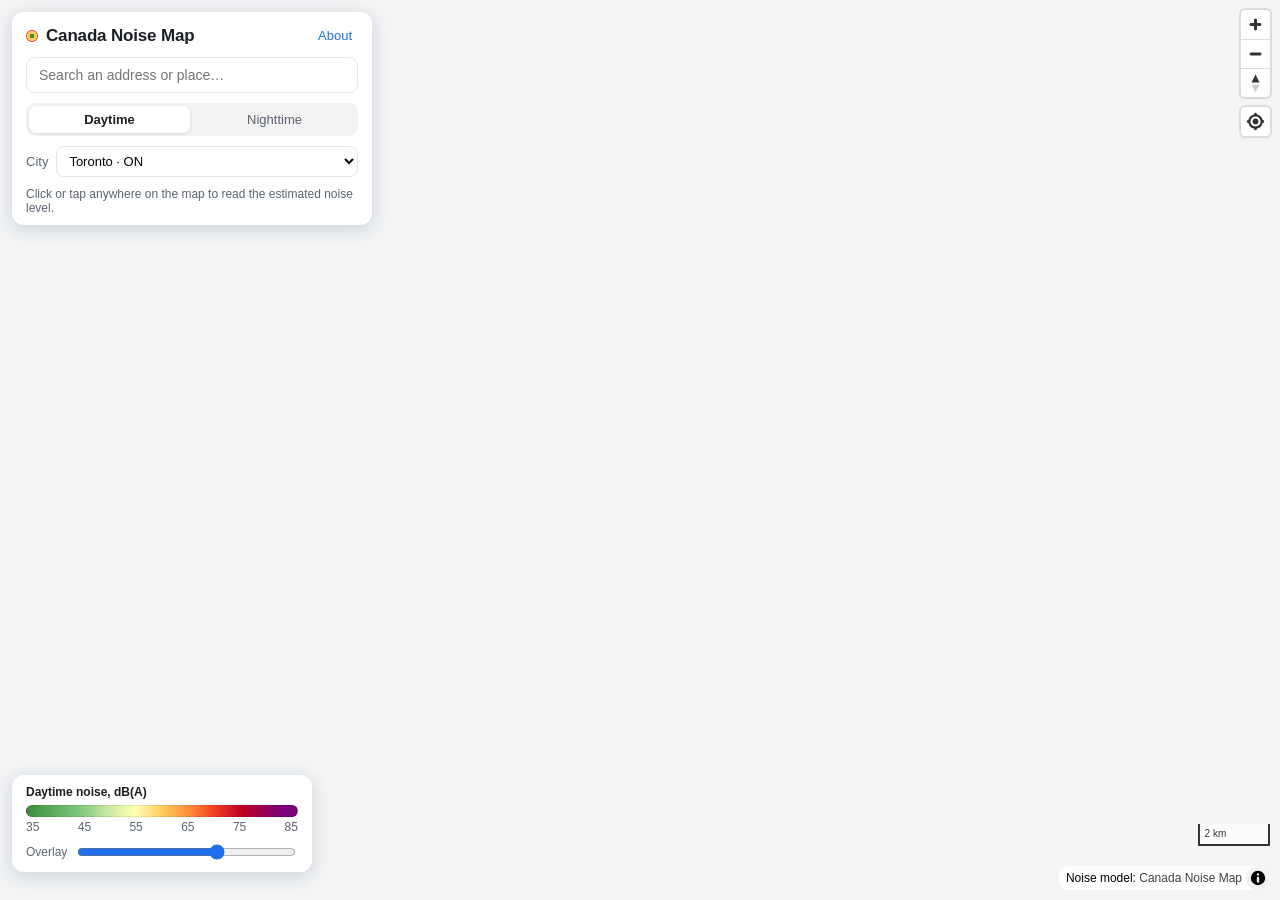
==== index.html @ 293d4758 "Publish compiled demo" ====
<!doctype html><html lang="en"><head><meta charset="utf-8"><meta name="viewport" content="width=device-width, initial-scale=1, viewport-fit=cover"><title>Canada Noise Map</title><meta name="description" content="Interactive noise pollution map for Canadian cities. Modelled daytime road, rail and aircraft noise from OpenStreetMap data."><meta property="og:title" content="Canada Noise Map"><meta property="og:description" content="How loud is this address? Modelled transportation noise for Toronto, Montréal, Vancouver, Ottawa, Calgary, Kitchener–Waterloo, Halifax and Victoria."><link rel="icon" href="data:image/svg+xml,<svg xmlns='http://www.w3.org/2000/svg' viewBox='0 0 32 32'><circle cx='16' cy='16' r='14' fill='%23f03b20'/><circle cx='16' cy='16' r='9' fill='%23fecc5c'/><circle cx='16' cy='16' r='4' fill='%233d8f3a'/></svg>"><link rel="stylesheet" href="assets/app.css"></head><body><div id="map" role="application" aria-label="Noise map"></div><header id="panel" class="panel"><div class="panel-head"><h1><span class="dot"></span>Canada Noise Map</h1><button id="about-btn" class="link-btn" type="button">About</button></div><div class="search-row"><input id="search" type="search" placeholder="Search an address or place…" autocomplete="off" spellcheck="false" aria-label="Search address"><ul id="results" class="results" hidden></ul></div><div class="period-row" role="radiogroup" aria-label="Time of day"><button type="button" class="period-btn is-active" data-period="day">Daytime</button><button type="button" class="period-btn" data-period="night">Nighttime</button></div><div class="city-row"><label for="city">City</label><select id="city" aria-label="Jump to a city"></select></div><p class="hint">Click or tap anywhere on the map to read the estimated noise level.</p></header><aside id="legend" class="legend"><div class="legend-title" id="legend-title">Daytime noise, dB(A)</div><div id="ramp" class="ramp"></div><div id="ticks" class="ticks"></div><div class="legend-row"><label for="opacity">Overlay</label><input id="opacity" type="range" min="0" max="100" value="65" aria-label="Overlay opacity"></div></aside><div id="toast" class="toast" hidden></div><div id="about" class="modal" hidden><div class="modal-card" role="dialog" aria-modal="true" aria-labelledby="about-title"><button id="about-close" class="close" type="button" aria-label="Close">×</button><h2 id="about-title">About this map</h2><p>
        This is a public demo of a <strong>transportation noise map for Canadian cities</strong>, in the spirit of the
        noise layer on US real-estate sites and the US DOT's National Transportation Noise Map — which Canada
        does not have. Every road, railway and runway in OpenStreetMap is treated as a line source; sound
        spreads with distance and absorption, and all sources are summed in the energy domain. The result is an
        estimated <em>A-weighted equivalent level</em> (LAeq) on a ~15 m grid, for two periods:
        <strong>daytime</strong> (07:00–23:00, LAeq,16h) and <strong>nighttime</strong> (23:00–07:00, LAeq,8h).
      </p><p>
        Road emission follows the <strong>CNOSSOS-EU</strong> formulation (EU Directive 2015/996): the level of a
        road depends on its traffic flow, speed and heavy-vehicle share, not on a fixed number per road type.
        Level rises 3&nbsp;dB per doubling of traffic and about 6&nbsp;dB per doubling of speed, and the absolute
        scale is anchored to the published figure that freeway traffic measures 70–80&nbsp;dB(A) at 15&nbsp;m.
        Night falls out of the same equation from the share of traffic that runs overnight.
      </p><h3>How accurate is it?</h3><p>
        Toronto Public Health modelled the whole city in 2017 with real traffic counts and professional
        acoustics software, and published the share of residents above each threshold. Reproducing that table
        from this map gives a <strong>mean gap of 4.2 percentage points</strong> (day ≥65&nbsp;dB: 21.5% here vs
        27.1% there; night ≥45&nbsp;dB: 77.6% vs 77.4%). That is a comparison against a better-resourced model,
        not against ground truth — and their model is itself only accurate to about 4&nbsp;dB RMSE against
        measurements. This map over-predicts the middle of the range and under-predicts the loudest places,
        which is what you would expect with no building shielding.
      </p><h3>How to read it</h3><table class="cats"><tbody id="cat-table"></tbody></table><h3>Coverage</h3><table class="regions"><thead><tr><th>City</th><th>OSM data</th><th>Median</th><th>≥ 65 dB</th><th>Airports</th></tr></thead><tbody id="region-table"></tbody></table><h3>Limitations — please read</h3><ul><li>It is a <strong>model, not a measurement</strong>. The acoustics are standard, but the traffic
          volumes behind them are assumed from road class, lanes and speed limits, not counted. Real levels on
          any given street can differ by 5 dB or more.</li><li>Buildings, terrain and noise barriers are not modelled individually — shielding is approximated by an
          average attenuation, so levels behind a row of houses or a highway berm are overestimated.</li><li>Airports are modelled as line sources along runways: real flight paths, runway usage and night restrictions are not.</li><li>Coverage stops at the edge of each city extract; roads just outside it are missing, so edges read quieter than they are.</li><li>Local sources (construction, bars, industry, sirens) are not included.</li><li><strong>Night is modelled, not counted.</strong> Each source class gets a diurnal offset from how much of
          its traffic runs overnight — about −6 dB on freeways, −11 dB on residential streets, but only −2 dB on
          freight rail, which runs all night. Real curfews and timetables are not used.</li></ul><p class="fine">
        Built with <a href="https://maplibre.org" target="_blank" rel="noopener">MapLibre GL JS</a>,
        <a href="https://github.com/protomaps/PMTiles" target="_blank" rel="noopener">PMTiles</a>,
        basemap by <a href="https://openfreemap.org" target="_blank" rel="noopener">OpenFreeMap</a>,
        search by <a href="https://photon.komoot.io" target="_blank" rel="noopener">Photon</a>.
        Map data © <a href="https://www.openstreetmap.org/copyright" target="_blank" rel="noopener">OpenStreetMap contributors</a>, ODbL.
        City extracts courtesy of <a href="https://download.bbbike.org/osm/" target="_blank" rel="noopener">BBBike</a>.
        Licensing &amp; API Inquiries: <a id="repo-link" href="#" target="_blank" rel="noopener">Contact</a>.
        <span id="built-at"></span></p></div></div><script type="module" src="assets/app.js"></script></body></html>
---- assets/app.css ----
.maplibregl-map{font:12px/20px Helvetica Neue,Arial,Helvetica,sans-serif;overflow:hidden;position:relative;-webkit-tap-highlight-color:rgb(0 0 0/0);-webkit-touch-callout:none}.maplibregl-canvas{position:absolute;left:0;top:0}.maplibregl-map:fullscreen{width:100%;height:100%}.maplibregl-ctrl-group button.maplibregl-ctrl-compass{touch-action:none}.maplibregl-canvas-container.maplibregl-interactive,.maplibregl-ctrl-group button.maplibregl-ctrl-compass{cursor:grab;-webkit-user-select:none;-moz-user-select:none;user-select:none}.maplibregl-canvas-container.maplibregl-interactive.maplibregl-track-pointer{cursor:pointer}.maplibregl-canvas-container.maplibregl-interactive:active,.maplibregl-ctrl-group button.maplibregl-ctrl-compass:active{cursor:grabbing}.maplibregl-canvas-container.maplibregl-touch-zoom-rotate,.maplibregl-canvas-container.maplibregl-touch-zoom-rotate .maplibregl-canvas{touch-action:pan-x pan-y}.maplibregl-canvas-container.maplibregl-touch-drag-pan,.maplibregl-canvas-container.maplibregl-touch-drag-pan .maplibregl-canvas{touch-action:pinch-zoom}.maplibregl-canvas-container.maplibregl-touch-zoom-rotate.maplibregl-touch-drag-pan,.maplibregl-canvas-container.maplibregl-touch-zoom-rotate.maplibregl-touch-drag-pan .maplibregl-canvas{touch-action:none}.maplibregl-canvas-container.maplibregl-touch-drag-pan.maplibregl-cooperative-gestures,.maplibregl-canvas-container.maplibregl-touch-drag-pan.maplibregl-cooperative-gestures .maplibregl-canvas{touch-action:pan-x pan-y}.maplibregl-ctrl-bottom-left,.maplibregl-ctrl-bottom-right,.maplibregl-ctrl-top-left,.maplibregl-ctrl-top-right{position:absolute;pointer-events:none;z-index:2}.maplibregl-ctrl-top-left{top:0;left:0}.maplibregl-ctrl-top-right{top:0;right:0}.maplibregl-ctrl-bottom-left{bottom:0;left:0}.maplibregl-ctrl-bottom-right{right:0;bottom:0}.maplibregl-ctrl{clear:both;pointer-events:auto;transform:translate(0)}.maplibregl-ctrl-top-left .maplibregl-ctrl{margin:10px 0 0 10px;float:left}.maplibregl-ctrl-top-right .maplibregl-ctrl{margin:10px 10px 0 0;float:right}.maplibregl-ctrl-bottom-left .maplibregl-ctrl{margin:0 0 10px 10px;float:left}.maplibregl-ctrl-bottom-right .maplibregl-ctrl{margin:0 10px 10px 0;float:right}.maplibregl-ctrl-group{border-radius:4px;background:#fff}.maplibregl-ctrl-group:not(:empty){box-shadow:0 0 0 2px #0000001a}.maplibregl-ctrl-group button{width:29px;height:29px;display:block;padding:0;outline:none;border:0;box-sizing:border-box;background-color:transparent;cursor:pointer}.maplibregl-ctrl button{-webkit-user-select:none;-moz-user-select:none;user-select:none}.maplibregl-ctrl-group button+button{border-top:1px solid #ddd}.maplibregl-ctrl button .maplibregl-ctrl-icon{display:block;width:100%;height:100%;background-repeat:no-repeat;background-position:50%}@media(forced-colors:active){.maplibregl-ctrl-group:not(:empty){box-shadow:0 0 0 2px ButtonText}.maplibregl-ctrl-icon{background-color:transparent}.maplibregl-ctrl-group button+button{border-top:1px solid buttontext}}.maplibregl-ctrl button::-moz-focus-inner{border:0;padding:0}.maplibregl-ctrl-attrib-button:focus,.maplibregl-ctrl-group button:focus{box-shadow:0 0 2px 2px #0096ff}.maplibregl-ctrl button:disabled{cursor:not-allowed}.maplibregl-ctrl button:disabled .maplibregl-ctrl-icon{opacity:.25}@media(hover:hover){.maplibregl-ctrl button:not(:disabled):hover{background-color:#0000000d}}.maplibregl-ctrl button:not(:disabled):active{background-color:#0000000d}.maplibregl-ctrl-group button:focus:focus-visible{box-shadow:0 0 2px 2px #0096ff}.maplibregl-ctrl-group button:focus:not(:focus-visible){box-shadow:none}.maplibregl-ctrl-group button:focus:first-child{border-radius:4px 4px 0 0}.maplibregl-ctrl-group button:focus:last-child{border-radius:0 0 4px 4px}.maplibregl-ctrl-group button:focus:only-child{border-radius:inherit}.maplibregl-ctrl button.maplibregl-ctrl-zoom-out .maplibregl-ctrl-icon{background-image:url("data:image/svg+xml;charset=utf-8,%3Csvg xmlns='http://www.w3.org/2000/svg' width='29' height='29' viewBox='0 0 29 29' fill='%23333'%3E %3Cpath d='M10 13c-.75 0-1.5.75-1.5 1.5S9.25 16 10 16h9c.75 0 1.5-.75 1.5-1.5S19.75 13 19 13z'/%3E %3C/svg%3E")}.maplibregl-ctrl button.maplibregl-ctrl-zoom-in .maplibregl-ctrl-icon{background-image:url("data:image/svg+xml;charset=utf-8,%3Csvg xmlns='http://www.w3.org/2000/svg' width='29' height='29' viewBox='0 0 29 29' fill='%23333'%3E %3Cpath d='M14.5 8.5c-.75 0-1.5.75-1.5 1.5v3h-3c-.75 0-1.5.75-1.5 1.5S9.25 16 10 16h3v3c0 .75.75 1.5 1.5 1.5S16 19.75 16 19v-3h3c.75 0 1.5-.75 1.5-1.5S19.75 13 19 13h-3v-3c0-.75-.75-1.5-1.5-1.5'/%3E %3C/svg%3E")}@media(forced-colors:active){.maplibregl-ctrl button.maplibregl-ctrl-zoom-out .maplibregl-ctrl-icon{background-image:url("data:image/svg+xml;charset=utf-8,%3Csvg xmlns='http://www.w3.org/2000/svg' width='29' height='29' viewBox='0 0 29 29' fill='%23fff'%3E %3Cpath d='M10 13c-.75 0-1.5.75-1.5 1.5S9.25 16 10 16h9c.75 0 1.5-.75 1.5-1.5S19.75 13 19 13z'/%3E %3C/svg%3E")}.maplibregl-ctrl button.maplibregl-ctrl-zoom-in .maplibregl-ctrl-icon{background-image:url("data:image/svg+xml;charset=utf-8,%3Csvg xmlns='http://www.w3.org/2000/svg' width='29' height='29' viewBox='0 0 29 29' fill='%23fff'%3E %3Cpath d='M14.5 8.5c-.75 0-1.5.75-1.5 1.5v3h-3c-.75 0-1.5.75-1.5 1.5S9.25 16 10 16h3v3c0 .75.75 1.5 1.5 1.5S16 19.75 16 19v-3h3c.75 0 1.5-.75 1.5-1.5S19.75 13 19 13h-3v-3c0-.75-.75-1.5-1.5-1.5'/%3E %3C/svg%3E")}}@media(forced-colors:active)and (prefers-color-scheme:light){.maplibregl-ctrl button.maplibregl-ctrl-zoom-out .maplibregl-ctrl-icon{background-image:url("data:image/svg+xml;charset=utf-8,%3Csvg xmlns='http://www.w3.org/2000/svg' width='29' height='29' viewBox='0 0 29 29' fill='%23000'%3E %3Cpath d='M10 13c-.75 0-1.5.75-1.5 1.5S9.25 16 10 16h9c.75 0 1.5-.75 1.5-1.5S19.75 13 19 13z'/%3E %3C/svg%3E")}.maplibregl-ctrl button.maplibregl-ctrl-zoom-in .maplibregl-ctrl-icon{background-image:url("data:image/svg+xml;charset=utf-8,%3Csvg xmlns='http://www.w3.org/2000/svg' width='29' height='29' viewBox='0 0 29 29' fill='%23000'%3E %3Cpath d='M14.5 8.5c-.75 0-1.5.75-1.5 1.5v3h-3c-.75 0-1.5.75-1.5 1.5S9.25 16 10 16h3v3c0 .75.75 1.5 1.5 1.5S16 19.75 16 19v-3h3c.75 0 1.5-.75 1.5-1.5S19.75 13 19 13h-3v-3c0-.75-.75-1.5-1.5-1.5'/%3E %3C/svg%3E")}}.maplibregl-ctrl button.maplibregl-ctrl-fullscreen .maplibregl-ctrl-icon{background-image:url("data:image/svg+xml;charset=utf-8,%3Csvg xmlns='http://www.w3.org/2000/svg' width='29' height='29' viewBox='0 0 29 29' fill='%23333'%3E %3Cpath d='M24 16v5.5c0 1.75-.75 2.5-2.5 2.5H16v-1l3-1.5-4-5.5 1-1 5.5 4 1.5-3zM6 16l1.5 3 5.5-4 1 1-4 5.5 3 1.5v1H7.5C5.75 24 5 23.25 5 21.5V16zm7-11v1l-3 1.5 4 5.5-1 1-5.5-4L6 13H5V7.5C5 5.75 5.75 5 7.5 5zm11 2.5c0-1.75-.75-2.5-2.5-2.5H16v1l3 1.5-4 5.5 1 1 5.5-4 1.5 3h1z'/%3E %3C/svg%3E")}.maplibregl-ctrl button.maplibregl-ctrl-shrink .maplibregl-ctrl-icon{background-image:url("data:image/svg+xml;charset=utf-8,%3Csvg xmlns='http://www.w3.org/2000/svg' width='29' height='29' viewBox='0 0 29 29'%3E %3Cpath d='M18.5 16c-1.75 0-2.5.75-2.5 2.5V24h1l1.5-3 5.5 4 1-1-4-5.5 3-1.5v-1zM13 18.5c0-1.75-.75-2.5-2.5-2.5H5v1l3 1.5L4 24l1 1 5.5-4 1.5 3h1zm3-8c0 1.75.75 2.5 2.5 2.5H24v-1l-3-1.5L25 5l-1-1-5.5 4L17 5h-1zM10.5 13c1.75 0 2.5-.75 2.5-2.5V5h-1l-1.5 3L5 4 4 5l4 5.5L5 12v1z'/%3E %3C/svg%3E")}@media(forced-colors:active){.maplibregl-ctrl button.maplibregl-ctrl-fullscreen .maplibregl-ctrl-icon{background-image:url("data:image/svg+xml;charset=utf-8,%3Csvg xmlns='http://www.w3.org/2000/svg' width='29' height='29' viewBox='0 0 29 29' fill='%23fff'%3E %3Cpath d='M24 16v5.5c0 1.75-.75 2.5-2.5 2.5H16v-1l3-1.5-4-5.5 1-1 5.5 4 1.5-3zM6 16l1.5 3 5.5-4 1 1-4 5.5 3 1.5v1H7.5C5.75 24 5 23.25 5 21.5V16zm7-11v1l-3 1.5 4 5.5-1 1-5.5-4L6 13H5V7.5C5 5.75 5.75 5 7.5 5zm11 2.5c0-1.75-.75-2.5-2.5-2.5H16v1l3 1.5-4 5.5 1 1 5.5-4 1.5 3h1z'/%3E %3C/svg%3E")}.maplibregl-ctrl button.maplibregl-ctrl-shrink .maplibregl-ctrl-icon{background-image:url("data:image/svg+xml;charset=utf-8,%3Csvg xmlns='http://www.w3.org/2000/svg' width='29' height='29' viewBox='0 0 29 29' fill='%23fff'%3E %3Cpath d='M18.5 16c-1.75 0-2.5.75-2.5 2.5V24h1l1.5-3 5.5 4 1-1-4-5.5 3-1.5v-1zM13 18.5c0-1.75-.75-2.5-2.5-2.5H5v1l3 1.5L4 24l1 1 5.5-4 1.5 3h1zm3-8c0 1.75.75 2.5 2.5 2.5H24v-1l-3-1.5L25 5l-1-1-5.5 4L17 5h-1zM10.5 13c1.75 0 2.5-.75 2.5-2.5V5h-1l-1.5 3L5 4 4 5l4 5.5L5 12v1z'/%3E %3C/svg%3E")}}@media(forced-colors:active)and (prefers-color-scheme:light){.maplibregl-ctrl button.maplibregl-ctrl-fullscreen .maplibregl-ctrl-icon{background-image:url("data:image/svg+xml;charset=utf-8,%3Csvg xmlns='http://www.w3.org/2000/svg' width='29' height='29' viewBox='0 0 29 29' fill='%23000'%3E %3Cpath d='M24 16v5.5c0 1.75-.75 2.5-2.5 2.5H16v-1l3-1.5-4-5.5 1-1 5.5 4 1.5-3zM6 16l1.5 3 5.5-4 1 1-4 5.5 3 1.5v1H7.5C5.75 24 5 23.25 5 21.5V16zm7-11v1l-3 1.5 4 5.5-1 1-5.5-4L6 13H5V7.5C5 5.75 5.75 5 7.5 5zm11 2.5c0-1.75-.75-2.5-2.5-2.5H16v1l3 1.5-4 5.5 1 1 5.5-4 1.5 3h1z'/%3E %3C/svg%3E")}.maplibregl-ctrl button.maplibregl-ctrl-shrink .maplibregl-ctrl-icon{background-image:url("data:image/svg+xml;charset=utf-8,%3Csvg xmlns='http://www.w3.org/2000/svg' width='29' height='29' viewBox='0 0 29 29' fill='%23000'%3E %3Cpath d='M18.5 16c-1.75 0-2.5.75-2.5 2.5V24h1l1.5-3 5.5 4 1-1-4-5.5 3-1.5v-1zM13 18.5c0-1.75-.75-2.5-2.5-2.5H5v1l3 1.5L4 24l1 1 5.5-4 1.5 3h1zm3-8c0 1.75.75 2.5 2.5 2.5H24v-1l-3-1.5L25 5l-1-1-5.5 4L17 5h-1zM10.5 13c1.75 0 2.5-.75 2.5-2.5V5h-1l-1.5 3L5 4 4 5l4 5.5L5 12v1z'/%3E %3C/svg%3E")}}.maplibregl-ctrl button.maplibregl-ctrl-compass .maplibregl-ctrl-icon{background-image:url("data:image/svg+xml;charset=utf-8,%3Csvg xmlns='http://www.w3.org/2000/svg' width='29' height='29' viewBox='0 0 29 29' fill='%23333'%3E %3Cpath d='m10.5 14 4-8 4 8z'/%3E %3Cpath fill='%23ccc' d='m10.5 16 4 8 4-8z'/%3E %3C/svg%3E")}@media(forced-colors:active){.maplibregl-ctrl button.maplibregl-ctrl-compass .maplibregl-ctrl-icon{background-image:url("data:image/svg+xml;charset=utf-8,%3Csvg xmlns='http://www.w3.org/2000/svg' width='29' height='29' viewBox='0 0 29 29' fill='%23fff'%3E %3Cpath d='m10.5 14 4-8 4 8z'/%3E %3Cpath fill='%23ccc' d='m10.5 16 4 8 4-8z'/%3E %3C/svg%3E")}}@media(forced-colors:active)and (prefers-color-scheme:light){.maplibregl-ctrl button.maplibregl-ctrl-compass .maplibregl-ctrl-icon{background-image:url("data:image/svg+xml;charset=utf-8,%3Csvg xmlns='http://www.w3.org/2000/svg' width='29' height='29' viewBox='0 0 29 29' fill='%23000'%3E %3Cpath d='m10.5 14 4-8 4 8z'/%3E %3Cpath fill='%23ccc' d='m10.5 16 4 8 4-8z'/%3E %3C/svg%3E")}}.maplibregl-ctrl button.maplibregl-ctrl-globe .maplibregl-ctrl-icon{background-image:url("data:image/svg+xml;charset=utf-8,%3Csvg xmlns='http://www.w3.org/2000/svg' width='22' height='22' fill='none' viewBox='0 0 22 22' stroke='%23333'%3E %3Ccircle cx='11' cy='11' r='8.5'/%3E %3Cpath d='M17.5 11c0 4.819-3.02 8.5-6.5 8.5S4.5 15.819 4.5 11 7.52 2.5 11 2.5s6.5 3.681 6.5 8.5Z'/%3E %3Cpath d='M13.5 11c0 2.447-.331 4.64-.853 6.206-.262.785-.562 1.384-.872 1.777-.314.399-.58.517-.775.517-.195 0-.461-.118-.775-.517-.31-.393-.61-.992-.872-1.777C8.831 15.64 8.5 13.446 8.5 11c0-2.447.331-4.64.853-6.206.262-.785.562-1.384.872-1.777.314-.399.58-.517.775-.517.195 0 .461.118.775.517.31.393.61.992.872 1.777.522 1.565.853 3.76.853 6.206Z'/%3E %3Cpath d='M11 7.5c-1.909 0-3.622-.166-4.845-.428-.616-.132-1.08-.283-1.379-.434a1.333 1.333 0 0 1-.224-.138c.047-.038.12-.085.224-.138.299-.151.763-.302 1.379-.434C7.378 5.666 9.091 5.5 11 5.5c1.909 0 3.622.166 4.845.428.616.132 1.08.283 1.379.434.105.053.177.1.224.138-.047.038-.12.085-.224.138-.299.151-.763.302-1.379.434-1.223.262-2.936.428-4.845.428ZM4.486 6.436ZM11 16.5c-1.909 0-3.622-.166-4.845-.428-.616-.132-1.08-.283-1.379-.434a1.33 1.33 0 0 1-.224-.138 1.33 1.33 0 0 1 .224-.138c.299-.151.763-.302 1.379-.434C7.378 14.666 9.091 14.5 11 14.5c1.909 0 3.622.166 4.845.428.616.132 1.08.283 1.379.434.105.053.177.1.224.138a1.33 1.33 0 0 1-.224.138c-.299.151-.763.302-1.379.434-1.223.262-2.936.428-4.845.428Zm-6.514-1.064ZM11 12.5c-2.46 0-4.672-.222-6.255-.574-.796-.177-1.406-.38-1.805-.59a1.465 1.465 0 0 1-.39-.272.293.293 0 0 1-.047-.064.293.293 0 0 1 .048-.064c.066-.073.189-.167.389-.272.399-.21 1.009-.413 1.805-.59C6.328 9.722 8.54 9.5 11 9.5s4.672.222 6.256.574c.795.177 1.405.38 1.804.59.2.105.323.2.39.272a.33.33 0 0 1 .047.064.293.293 0 0 1-.048.064 1.435 1.435 0 0 1-.389.272c-.399.21-1.009.413-1.804.59-1.584.352-3.796.574-6.256.574Zm-8.501-1.51v.002-.002Zm0 .018v.002-.002Zm17.002.002v-.002.002Zm0-.018v-.002.002Z'/%3E %3C/svg%3E")}.maplibregl-ctrl button.maplibregl-ctrl-globe-enabled .maplibregl-ctrl-icon{background-image:url("data:image/svg+xml;charset=utf-8,%3Csvg xmlns='http://www.w3.org/2000/svg' width='22' height='22' fill='none' viewBox='0 0 22 22' stroke='%2333b5e5'%3E %3Ccircle cx='11' cy='11' r='8.5'/%3E %3Cpath d='M17.5 11c0 4.819-3.02 8.5-6.5 8.5S4.5 15.819 4.5 11 7.52 2.5 11 2.5s6.5 3.681 6.5 8.5Z'/%3E %3Cpath d='M13.5 11c0 2.447-.331 4.64-.853 6.206-.262.785-.562 1.384-.872 1.777-.314.399-.58.517-.775.517-.195 0-.461-.118-.775-.517-.31-.393-.61-.992-.872-1.777C8.831 15.64 8.5 13.446 8.5 11c0-2.447.331-4.64.853-6.206.262-.785.562-1.384.872-1.777.314-.399.58-.517.775-.517.195 0 .461.118.775.517.31.393.61.992.872 1.777.522 1.565.853 3.76.853 6.206Z'/%3E %3Cpath d='M11 7.5c-1.909 0-3.622-.166-4.845-.428-.616-.132-1.08-.283-1.379-.434a1.333 1.333 0 0 1-.224-.138c.047-.038.12-.085.224-.138.299-.151.763-.302 1.379-.434C7.378 5.666 9.091 5.5 11 5.5c1.909 0 3.622.166 4.845.428.616.132 1.08.283 1.379.434.105.053.177.1.224.138-.047.038-.12.085-.224.138-.299.151-.763.302-1.379.434-1.223.262-2.936.428-4.845.428ZM4.486 6.436ZM11 16.5c-1.909 0-3.622-.166-4.845-.428-.616-.132-1.08-.283-1.379-.434a1.33 1.33 0 0 1-.224-.138 1.33 1.33 0 0 1 .224-.138c.299-.151.763-.302 1.379-.434C7.378 14.666 9.091 14.5 11 14.5c1.909 0 3.622.166 4.845.428.616.132 1.08.283 1.379.434.105.053.177.1.224.138a1.33 1.33 0 0 1-.224.138c-.299.151-.763.302-1.379.434-1.223.262-2.936.428-4.845.428Zm-6.514-1.064ZM11 12.5c-2.46 0-4.672-.222-6.255-.574-.796-.177-1.406-.38-1.805-.59a1.465 1.465 0 0 1-.39-.272.293.293 0 0 1-.047-.064.293.293 0 0 1 .048-.064c.066-.073.189-.167.389-.272.399-.21 1.009-.413 1.805-.59C6.328 9.722 8.54 9.5 11 9.5s4.672.222 6.256.574c.795.177 1.405.38 1.804.59.2.105.323.2.39.272a.33.33 0 0 1 .047.064.293.293 0 0 1-.048.064 1.435 1.435 0 0 1-.389.272c-.399.21-1.009.413-1.804.59-1.584.352-3.796.574-6.256.574Zm-8.501-1.51v.002-.002Zm0 .018v.002-.002Zm17.002.002v-.002.002Zm0-.018v-.002.002Z'/%3E %3C/svg%3E")}.maplibregl-ctrl button.maplibregl-ctrl-terrain .maplibregl-ctrl-icon{background-image:url("data:image/svg+xml;charset=utf-8,%3Csvg xmlns='http://www.w3.org/2000/svg' width='22' height='22' viewBox='0 0 22 22' fill='%23333'%3E %3Cpath d='m1.754 13.406 4.453-4.851 3.09 3.09 3.281 3.277.969-.969-3.309-3.312 3.844-4.121 6.148 6.886h1.082v-.855l-7.207-8.07-4.84 5.187L6.169 6.57l-5.48 5.965v.871ZM.688 16.844h20.625v1.375H.688Zm0 0'/%3E %3C/svg%3E")}.maplibregl-ctrl button.maplibregl-ctrl-terrain-enabled .maplibregl-ctrl-icon{background-image:url("data:image/svg+xml;charset=utf-8,%3Csvg xmlns='http://www.w3.org/2000/svg' width='22' height='22' viewBox='0 0 22 22' fill='%2333b5e5'%3E %3Cpath d='m1.754 13.406 4.453-4.851 3.09 3.09 3.281 3.277.969-.969-3.309-3.312 3.844-4.121 6.148 6.886h1.082v-.855l-7.207-8.07-4.84 5.187L6.169 6.57l-5.48 5.965v.871ZM.688 16.844h20.625v1.375H.688Zm0 0'/%3E %3C/svg%3E")}.maplibregl-ctrl button.maplibregl-ctrl-geolocate .maplibregl-ctrl-icon{background-image:url("data:image/svg+xml;charset=utf-8,%3Csvg xmlns='http://www.w3.org/2000/svg' width='29' height='29' viewBox='0 0 20 20' fill='%23333'%3E %3Cpath d='M10 4C9 4 9 5 9 5v.1A5 5 0 0 0 5.1 9H5s-1 0-1 1 1 1 1 1h.1A5 5 0 0 0 9 14.9v.1s0 1 1 1 1-1 1-1v-.1a5 5 0 0 0 3.9-3.9h.1s1 0 1-1-1-1-1-1h-.1A5 5 0 0 0 11 5.1V5s0-1-1-1m0 2.5a3.5 3.5 0 1 1 0 7 3.5 3.5 0 1 1 0-7'/%3E %3Ccircle id='dot' cx='10' cy='10' r='2'/%3E %3Cpath id='stroke' d='m14 5 1 1-9 9-1-1z' display='none'/%3E %3C/svg%3E")}.maplibregl-ctrl button.maplibregl-ctrl-geolocate:disabled .maplibregl-ctrl-icon{background-image:url("data:image/svg+xml;charset=utf-8,%3Csvg xmlns='http://www.w3.org/2000/svg' width='29' height='29' viewBox='0 0 20 20' fill='%23aaa'%3E %3Cpath d='M10 4C9 4 9 5 9 5v.1A5 5 0 0 0 5.1 9H5s-1 0-1 1 1 1 1 1h.1A5 5 0 0 0 9 14.9v.1s0 1 1 1 1-1 1-1v-.1a5 5 0 0 0 3.9-3.9h.1s1 0 1-1-1-1-1-1h-.1A5 5 0 0 0 11 5.1V5s0-1-1-1m0 2.5a3.5 3.5 0 1 1 0 7 3.5 3.5 0 1 1 0-7'/%3E %3Ccircle id='dot' cx='10' cy='10' r='2'/%3E %3Cpath id='stroke' d='m14 5 1 1-9 9-1-1z' fill='%23f00'/%3E %3C/svg%3E")}.maplibregl-ctrl button.maplibregl-ctrl-geolocate.maplibregl-ctrl-geolocate-active .maplibregl-ctrl-icon{background-image:url("data:image/svg+xml;charset=utf-8,%3Csvg xmlns='http://www.w3.org/2000/svg' width='29' height='29' viewBox='0 0 20 20' fill='%2333b5e5'%3E %3Cpath d='M10 4C9 4 9 5 9 5v.1A5 5 0 0 0 5.1 9H5s-1 0-1 1 1 1 1 1h.1A5 5 0 0 0 9 14.9v.1s0 1 1 1 1-1 1-1v-.1a5 5 0 0 0 3.9-3.9h.1s1 0 1-1-1-1-1-1h-.1A5 5 0 0 0 11 5.1V5s0-1-1-1m0 2.5a3.5 3.5 0 1 1 0 7 3.5 3.5 0 1 1 0-7'/%3E %3Ccircle id='dot' cx='10' cy='10' r='2'/%3E %3Cpath id='stroke' d='m14 5 1 1-9 9-1-1z' display='none'/%3E %3C/svg%3E")}.maplibregl-ctrl button.maplibregl-ctrl-geolocate.maplibregl-ctrl-geolocate-active-error .maplibregl-ctrl-icon{background-image:url("data:image/svg+xml;charset=utf-8,%3Csvg xmlns='http://www.w3.org/2000/svg' width='29' height='29' viewBox='0 0 20 20' fill='%23e58978'%3E %3Cpath d='M10 4C9 4 9 5 9 5v.1A5 5 0 0 0 5.1 9H5s-1 0-1 1 1 1 1 1h.1A5 5 0 0 0 9 14.9v.1s0 1 1 1 1-1 1-1v-.1a5 5 0 0 0 3.9-3.9h.1s1 0 1-1-1-1-1-1h-.1A5 5 0 0 0 11 5.1V5s0-1-1-1m0 2.5a3.5 3.5 0 1 1 0 7 3.5 3.5 0 1 1 0-7'/%3E %3Ccircle id='dot' cx='10' cy='10' r='2'/%3E %3Cpath id='stroke' d='m14 5 1 1-9 9-1-1z' display='none'/%3E %3C/svg%3E")}.maplibregl-ctrl button.maplibregl-ctrl-geolocate.maplibregl-ctrl-geolocate-background .maplibregl-ctrl-icon{background-image:url("data:image/svg+xml;charset=utf-8,%3Csvg xmlns='http://www.w3.org/2000/svg' width='29' height='29' viewBox='0 0 20 20' fill='%2333b5e5'%3E %3Cpath d='M10 4C9 4 9 5 9 5v.1A5 5 0 0 0 5.1 9H5s-1 0-1 1 1 1 1 1h.1A5 5 0 0 0 9 14.9v.1s0 1 1 1 1-1 1-1v-.1a5 5 0 0 0 3.9-3.9h.1s1 0 1-1-1-1-1-1h-.1A5 5 0 0 0 11 5.1V5s0-1-1-1m0 2.5a3.5 3.5 0 1 1 0 7 3.5 3.5 0 1 1 0-7'/%3E %3Ccircle id='dot' cx='10' cy='10' r='2' display='none'/%3E %3Cpath id='stroke' d='m14 5 1 1-9 9-1-1z' display='none'/%3E %3C/svg%3E")}.maplibregl-ctrl button.maplibregl-ctrl-geolocate.maplibregl-ctrl-geolocate-background-error .maplibregl-ctrl-icon{background-image:url("data:image/svg+xml;charset=utf-8,%3Csvg xmlns='http://www.w3.org/2000/svg' width='29' height='29' viewBox='0 0 20 20' fill='%23e54e33'%3E %3Cpath d='M10 4C9 4 9 5 9 5v.1A5 5 0 0 0 5.1 9H5s-1 0-1 1 1 1 1 1h.1A5 5 0 0 0 9 14.9v.1s0 1 1 1 1-1 1-1v-.1a5 5 0 0 0 3.9-3.9h.1s1 0 1-1-1-1-1-1h-.1A5 5 0 0 0 11 5.1V5s0-1-1-1m0 2.5a3.5 3.5 0 1 1 0 7 3.5 3.5 0 1 1 0-7'/%3E %3Ccircle id='dot' cx='10' cy='10' r='2' display='none'/%3E %3Cpath id='stroke' d='m14 5 1 1-9 9-1-1z' display='none'/%3E %3C/svg%3E")}.maplibregl-ctrl button.maplibregl-ctrl-geolocate.maplibregl-ctrl-geolocate-waiting .maplibregl-ctrl-icon{animation:maplibregl-spin 2s linear infinite}@media(forced-colors:active){.maplibregl-ctrl button.maplibregl-ctrl-geolocate .maplibregl-ctrl-icon{background-image:url("data:image/svg+xml;charset=utf-8,%3Csvg xmlns='http://www.w3.org/2000/svg' width='29' height='29' viewBox='0 0 20 20' fill='%23fff'%3E %3Cpath d='M10 4C9 4 9 5 9 5v.1A5 5 0 0 0 5.1 9H5s-1 0-1 1 1 1 1 1h.1A5 5 0 0 0 9 14.9v.1s0 1 1 1 1-1 1-1v-.1a5 5 0 0 0 3.9-3.9h.1s1 0 1-1-1-1-1-1h-.1A5 5 0 0 0 11 5.1V5s0-1-1-1m0 2.5a3.5 3.5 0 1 1 0 7 3.5 3.5 0 1 1 0-7'/%3E %3Ccircle id='dot' cx='10' cy='10' r='2'/%3E %3Cpath id='stroke' d='m14 5 1 1-9 9-1-1z' display='none'/%3E %3C/svg%3E")}.maplibregl-ctrl button.maplibregl-ctrl-geolocate:disabled .maplibregl-ctrl-icon{background-image:url("data:image/svg+xml;charset=utf-8,%3Csvg xmlns='http://www.w3.org/2000/svg' width='29' height='29' viewBox='0 0 20 20' fill='%23999'%3E %3Cpath d='M10 4C9 4 9 5 9 5v.1A5 5 0 0 0 5.1 9H5s-1 0-1 1 1 1 1 1h.1A5 5 0 0 0 9 14.9v.1s0 1 1 1 1-1 1-1v-.1a5 5 0 0 0 3.9-3.9h.1s1 0 1-1-1-1-1-1h-.1A5 5 0 0 0 11 5.1V5s0-1-1-1m0 2.5a3.5 3.5 0 1 1 0 7 3.5 3.5 0 1 1 0-7'/%3E %3Ccircle id='dot' cx='10' cy='10' r='2'/%3E %3Cpath id='stroke' d='m14 5 1 1-9 9-1-1z' fill='%23f00'/%3E %3C/svg%3E")}.maplibregl-ctrl button.maplibregl-ctrl-geolocate.maplibregl-ctrl-geolocate-active .maplibregl-ctrl-icon{background-image:url("data:image/svg+xml;charset=utf-8,%3Csvg xmlns='http://www.w3.org/2000/svg' width='29' height='29' viewBox='0 0 20 20' fill='%2333b5e5'%3E %3Cpath d='M10 4C9 4 9 5 9 5v.1A5 5 0 0 0 5.1 9H5s-1 0-1 1 1 1 1 1h.1A5 5 0 0 0 9 14.9v.1s0 1 1 1 1-1 1-1v-.1a5 5 0 0 0 3.9-3.9h.1s1 0 1-1-1-1-1-1h-.1A5 5 0 0 0 11 5.1V5s0-1-1-1m0 2.5a3.5 3.5 0 1 1 0 7 3.5 3.5 0 1 1 0-7'/%3E %3Ccircle id='dot' cx='10' cy='10' r='2'/%3E %3Cpath id='stroke' d='m14 5 1 1-9 9-1-1z' display='none'/%3E %3C/svg%3E")}.maplibregl-ctrl button.maplibregl-ctrl-geolocate.maplibregl-ctrl-geolocate-active-error .maplibregl-ctrl-icon{background-image:url("data:image/svg+xml;charset=utf-8,%3Csvg xmlns='http://www.w3.org/2000/svg' width='29' height='29' viewBox='0 0 20 20' fill='%23e58978'%3E %3Cpath d='M10 4C9 4 9 5 9 5v.1A5 5 0 0 0 5.1 9H5s-1 0-1 1 1 1 1 1h.1A5 5 0 0 0 9 14.9v.1s0 1 1 1 1-1 1-1v-.1a5 5 0 0 0 3.9-3.9h.1s1 0 1-1-1-1-1-1h-.1A5 5 0 0 0 11 5.1V5s0-1-1-1m0 2.5a3.5 3.5 0 1 1 0 7 3.5 3.5 0 1 1 0-7'/%3E %3Ccircle id='dot' cx='10' cy='10' r='2'/%3E %3Cpath id='stroke' d='m14 5 1 1-9 9-1-1z' display='none'/%3E %3C/svg%3E")}.maplibregl-ctrl button.maplibregl-ctrl-geolocate.maplibregl-ctrl-geolocate-background .maplibregl-ctrl-icon{background-image:url("data:image/svg+xml;charset=utf-8,%3Csvg xmlns='http://www.w3.org/2000/svg' width='29' height='29' viewBox='0 0 20 20' fill='%2333b5e5'%3E %3Cpath d='M10 4C9 4 9 5 9 5v.1A5 5 0 0 0 5.1 9H5s-1 0-1 1 1 1 1 1h.1A5 5 0 0 0 9 14.9v.1s0 1 1 1 1-1 1-1v-.1a5 5 0 0 0 3.9-3.9h.1s1 0 1-1-1-1-1-1h-.1A5 5 0 0 0 11 5.1V5s0-1-1-1m0 2.5a3.5 3.5 0 1 1 0 7 3.5 3.5 0 1 1 0-7'/%3E %3Ccircle id='dot' cx='10' cy='10' r='2' display='none'/%3E %3Cpath id='stroke' d='m14 5 1 1-9 9-1-1z' display='none'/%3E %3C/svg%3E")}.maplibregl-ctrl button.maplibregl-ctrl-geolocate.maplibregl-ctrl-geolocate-background-error .maplibregl-ctrl-icon{background-image:url("data:image/svg+xml;charset=utf-8,%3Csvg xmlns='http://www.w3.org/2000/svg' width='29' height='29' viewBox='0 0 20 20' fill='%23e54e33'%3E %3Cpath d='M10 4C9 4 9 5 9 5v.1A5 5 0 0 0 5.1 9H5s-1 0-1 1 1 1 1 1h.1A5 5 0 0 0 9 14.9v.1s0 1 1 1 1-1 1-1v-.1a5 5 0 0 0 3.9-3.9h.1s1 0 1-1-1-1-1-1h-.1A5 5 0 0 0 11 5.1V5s0-1-1-1m0 2.5a3.5 3.5 0 1 1 0 7 3.5 3.5 0 1 1 0-7'/%3E %3Ccircle id='dot' cx='10' cy='10' r='2' display='none'/%3E %3Cpath id='stroke' d='m14 5 1 1-9 9-1-1z' display='none'/%3E %3C/svg%3E")}}@media(forced-colors:active)and (prefers-color-scheme:light){.maplibregl-ctrl button.maplibregl-ctrl-geolocate .maplibregl-ctrl-icon{background-image:url("data:image/svg+xml;charset=utf-8,%3Csvg xmlns='http://www.w3.org/2000/svg' width='29' height='29' viewBox='0 0 20 20' fill='%23000'%3E %3Cpath d='M10 4C9 4 9 5 9 5v.1A5 5 0 0 0 5.1 9H5s-1 0-1 1 1 1 1 1h.1A5 5 0 0 0 9 14.9v.1s0 1 1 1 1-1 1-1v-.1a5 5 0 0 0 3.9-3.9h.1s1 0 1-1-1-1-1-1h-.1A5 5 0 0 0 11 5.1V5s0-1-1-1m0 2.5a3.5 3.5 0 1 1 0 7 3.5 3.5 0 1 1 0-7'/%3E %3Ccircle id='dot' cx='10' cy='10' r='2'/%3E %3Cpath id='stroke' d='m14 5 1 1-9 9-1-1z' display='none'/%3E %3C/svg%3E")}.maplibregl-ctrl button.maplibregl-ctrl-geolocate:disabled .maplibregl-ctrl-icon{background-image:url("data:image/svg+xml;charset=utf-8,%3Csvg xmlns='http://www.w3.org/2000/svg' width='29' height='29' viewBox='0 0 20 20' fill='%23666'%3E %3Cpath d='M10 4C9 4 9 5 9 5v.1A5 5 0 0 0 5.1 9H5s-1 0-1 1 1 1 1 1h.1A5 5 0 0 0 9 14.9v.1s0 1 1 1 1-1 1-1v-.1a5 5 0 0 0 3.9-3.9h.1s1 0 1-1-1-1-1-1h-.1A5 5 0 0 0 11 5.1V5s0-1-1-1m0 2.5a3.5 3.5 0 1 1 0 7 3.5 3.5 0 1 1 0-7'/%3E %3Ccircle id='dot' cx='10' cy='10' r='2'/%3E %3Cpath id='stroke' d='m14 5 1 1-9 9-1-1z' fill='%23f00'/%3E %3C/svg%3E")}}@keyframes maplibregl-spin{0%{transform:rotate(0)}to{transform:rotate(1turn)}}a.maplibregl-ctrl-logo{width:88px;height:23px;margin:0 0 -4px -4px;display:block;background-repeat:no-repeat;cursor:pointer;overflow:hidden;background-image:url("data:image/svg+xml;charset=utf-8,%3Csvg xmlns='http://www.w3.org/2000/svg' width='88' height='23' fill='none'%3E %3Cpath fill='%23000' fill-opacity='.4' fill-rule='evenodd' d='M17.408 16.796h-1.827l2.501-12.095h.198l3.324 6.533.988 2.19.988-2.19 3.258-6.533h.181l2.6 12.095h-1.81l-1.218-5.644-.362-1.71-.658 1.71-2.929 5.644h-.098l-2.914-5.644-.757-1.71-.345 1.71zm1.958-3.42-.726 3.663a1.255 1.255 0 0 1-1.232 1.011h-1.827a1.255 1.255 0 0 1-1.229-1.509l2.501-12.095a1.255 1.255 0 0 1 1.23-1.001h.197a1.25 1.25 0 0 1 1.12.685l3.19 6.273 3.125-6.263a1.25 1.25 0 0 1 1.123-.695h.181a1.255 1.255 0 0 1 1.227.991l1.443 6.71a5 5 0 0 1 .314-.787l.009-.016a4.6 4.6 0 0 1 1.777-1.887c.782-.46 1.668-.667 2.611-.667a4.6 4.6 0 0 1 1.7.32l.306.134c.21-.16.474-.256.759-.256h1.694a1.255 1.255 0 0 1 1.212.925 1.255 1.255 0 0 1 1.212-.925h1.711c.284 0 .545.094.755.252.613-.3 1.312-.45 2.075-.45 1.356 0 2.557.445 3.482 1.4q.47.48.763 1.064V4.701a1.255 1.255 0 0 1 1.255-1.255h1.86A1.255 1.255 0 0 1 54.44 4.7v9.194h2.217c.19 0 .37.043.532.118v-4.77c0-.356.147-.678.385-.906a2.42 2.42 0 0 1-.682-1.71c0-.665.267-1.253.735-1.7a2.45 2.45 0 0 1 1.722-.674 2.43 2.43 0 0 1 1.705.675q.318.302.504.683V4.7a1.255 1.255 0 0 1 1.255-1.255h1.744A1.255 1.255 0 0 1 65.812 4.7v3.335a4.8 4.8 0 0 1 1.526-.246c.938 0 1.817.214 2.59.69a4.47 4.47 0 0 1 1.67 1.743v-.98a1.255 1.255 0 0 1 1.256-1.256h1.777c.233 0 .451.064.639.174a3.4 3.4 0 0 1 1.567-.372c.346 0 .861.02 1.285.232a1.25 1.25 0 0 1 .689 1.004 4.7 4.7 0 0 1 .853-.588c.795-.44 1.675-.647 2.61-.647 1.385 0 2.65.39 3.525 1.396.836.938 1.168 2.173 1.168 3.528q-.001.515-.056 1.051a1.255 1.255 0 0 1-.947 1.09l.408.952a1.255 1.255 0 0 1-.477 1.552c-.418.268-.92.463-1.458.612-.613.171-1.304.244-2.049.244-1.06 0-2.043-.207-2.886-.698l-.015-.008c-.798-.48-1.419-1.135-1.818-1.963l-.004-.008a5.8 5.8 0 0 1-.548-2.512q0-.429.053-.843a1.3 1.3 0 0 1-.333-.086l-.166-.004c-.223 0-.426.062-.643.228-.03.024-.142.139-.142.59v3.883a1.255 1.255 0 0 1-1.256 1.256h-1.777a1.255 1.255 0 0 1-1.256-1.256V15.69l-.032.057a4.8 4.8 0 0 1-1.86 1.833 5.04 5.04 0 0 1-2.484.634 4.5 4.5 0 0 1-1.935-.424 1.25 1.25 0 0 1-.764.258h-1.71a1.255 1.255 0 0 1-1.256-1.255V7.687a2.4 2.4 0 0 1-.428.625c.253.23.412.561.412.93v7.553a1.255 1.255 0 0 1-1.256 1.255h-1.843a1.25 1.25 0 0 1-.894-.373c-.228.23-.544.373-.894.373H51.32a1.255 1.255 0 0 1-1.256-1.255v-1.251l-.061.117a4.7 4.7 0 0 1-1.782 1.884 4.77 4.77 0 0 1-2.485.67 5.6 5.6 0 0 1-1.485-.188l.009 2.764a1.255 1.255 0 0 1-1.255 1.259h-1.729a1.255 1.255 0 0 1-1.255-1.255v-3.537a1.255 1.255 0 0 1-1.167.793h-1.679a1.25 1.25 0 0 1-.77-.263 4.5 4.5 0 0 1-1.945.429c-.885 0-1.724-.21-2.495-.632l-.017-.01a5 5 0 0 1-1.081-.836 1.255 1.255 0 0 1-1.254 1.312h-1.81a1.255 1.255 0 0 1-1.228-.99l-.782-3.625-2.044 3.939a1.25 1.25 0 0 1-1.115.676h-.098a1.25 1.25 0 0 1-1.116-.68l-2.061-3.994zM35.92 16.63l.207-.114.223-.15q.493-.356.735-.785l.061-.118.033 1.332h1.678V9.242h-1.694l-.033 1.267q-.133-.329-.526-.658l-.032-.028a3.2 3.2 0 0 0-.668-.428l-.27-.12a3.3 3.3 0 0 0-1.235-.23q-1.136-.001-1.974.493a3.36 3.36 0 0 0-1.3 1.382q-.445.89-.444 2.074 0 1.2.51 2.107a3.8 3.8 0 0 0 1.382 1.381 3.9 3.9 0 0 0 1.893.477q.795 0 1.455-.33zm-2.789-5.38q-.576.675-.575 1.762 0 1.102.559 1.794.576.675 1.645.675a2.25 2.25 0 0 0 .934-.19 2.2 2.2 0 0 0 .468-.29l.178-.161a2.2 2.2 0 0 0 .397-.561q.244-.5.244-1.15v-.115q0-.708-.296-1.267l-.043-.077a2.2 2.2 0 0 0-.633-.709l-.13-.086-.047-.028a2.1 2.1 0 0 0-1.073-.285q-1.052 0-1.629.692zm2.316 2.706c.163-.17.28-.407.28-.83v-.114c0-.292-.06-.508-.15-.68a.96.96 0 0 0-.353-.389.85.85 0 0 0-.464-.127c-.4 0-.56.114-.664.239l-.01.012c-.148.174-.275.45-.275.945 0 .506.122.801.27.99.097.11.266.224.68.224.303 0 .504-.09.687-.269zm7.545 1.705a2.6 2.6 0 0 0 .331.423q.319.33.755.548l.173.074q.65.255 1.49.255 1.02 0 1.844-.493a3.45 3.45 0 0 0 1.316-1.4q.493-.904.493-2.089 0-1.909-.988-2.913-.988-1.02-2.584-1.02-.898 0-1.575.347a3 3 0 0 0-.415.262l-.199.166a3.4 3.4 0 0 0-.64.82V9.242h-1.712v11.553h1.729l-.017-5.134zm.53-1.138q.206.29.48.5l.155.11.053.034q.51.296 1.119.297 1.07 0 1.645-.675.577-.69.576-1.762 0-1.119-.576-1.777-.558-.675-1.645-.675-.435 0-.835.16a2 2 0 0 0-.284.136 2 2 0 0 0-.363.254 2.2 2.2 0 0 0-.46.569l-.082.162a2.6 2.6 0 0 0-.213 1.072v.115q0 .707.296 1.267l.135.211zm.964-.818a1.1 1.1 0 0 0 .367.385.94.94 0 0 0 .476.118c.423 0 .59-.117.687-.23.159-.194.28-.478.28-.95 0-.53-.133-.8-.266-.952l-.021-.025c-.078-.094-.231-.221-.68-.221a1 1 0 0 0-.503.135l-.012.007a.86.86 0 0 0-.335.343c-.073.133-.132.324-.132.614v.115a1.4 1.4 0 0 0 .14.66zm15.7-6.222q.347-.346.346-.856a1.05 1.05 0 0 0-.345-.79 1.18 1.18 0 0 0-.84-.329q-.51 0-.855.33a1.05 1.05 0 0 0-.346.79q0 .51.346.855.345.346.856.346.51 0 .839-.346zm4.337 9.314.033-1.332q.191.403.59.747l.098.081a4 4 0 0 0 .316.224l.223.122a3.2 3.2 0 0 0 1.44.322 3.8 3.8 0 0 0 1.875-.477 3.5 3.5 0 0 0 1.382-1.366q.527-.89.526-2.09 0-1.184-.444-2.073a3.24 3.24 0 0 0-1.283-1.399q-.823-.51-1.942-.51a3.5 3.5 0 0 0-1.527.344l-.086.043-.165.09a3 3 0 0 0-.33.214q-.432.315-.656.707a2 2 0 0 0-.099.198l.082-1.283V4.701h-1.744v12.095zm.473-2.509a2.5 2.5 0 0 0 .566.7q.117.098.245.18l.144.08a2.1 2.1 0 0 0 .975.232q1.07 0 1.645-.675.576-.69.576-1.778 0-1.102-.576-1.777-.56-.691-1.645-.692a2.2 2.2 0 0 0-1.015.235q-.22.113-.415.282l-.15.142a2.1 2.1 0 0 0-.42.594q-.223.479-.223 1.1v.115q0 .705.293 1.26zm2.616-.293c.157-.191.28-.479.28-.967 0-.51-.13-.79-.276-.961l-.021-.026c-.082-.1-.232-.225-.67-.225a.87.87 0 0 0-.681.279l-.012.011c-.154.155-.274.38-.274.807v.115c0 .285.057.499.144.669a1.1 1.1 0 0 0 .367.405c.137.082.28.123.455.123.423 0 .59-.118.686-.23zm8.266-3.013q.345-.13.724-.14l.069-.002q.493 0 .642.099l.247-1.794q-.196-.099-.717-.099a2.3 2.3 0 0 0-.545.063 2 2 0 0 0-.411.148 2.2 2.2 0 0 0-.4.249 2.5 2.5 0 0 0-.485.499 2.7 2.7 0 0 0-.32.581l-.05.137v-1.48h-1.778v7.553h1.777v-3.884q0-.546.159-.943a1.5 1.5 0 0 1 .466-.636 2.5 2.5 0 0 1 .399-.253 2 2 0 0 1 .224-.099zm9.784 2.656.05-.922q0-1.743-.856-2.698-.838-.97-2.584-.97-1.119-.001-2.007.493a3.46 3.46 0 0 0-1.4 1.382q-.493.906-.493 2.106 0 1.07.428 1.975.428.89 1.332 1.432.906.526 2.255.526.973 0 1.668-.185l.044-.012.135-.04q.613-.184.984-.421l-.542-1.267q-.3.162-.642.274l-.297.087q-.51.131-1.3.131-.954 0-1.497-.444a1.6 1.6 0 0 1-.192-.193q-.366-.44-.512-1.234l-.004-.021zm-5.427-1.256-.003.022h3.752v-.138q-.011-.727-.288-1.118a1 1 0 0 0-.156-.176q-.46-.428-1.316-.428-.986 0-1.494.604-.379.45-.494 1.234zm-27.053 2.77V4.7h-1.86v12.095h5.333V15.15zm7.103-5.908v7.553h-1.843V9.242h1.843z'/%3E %3Cpath fill='%23fff' d='m19.63 11.151-.757-1.71-.345 1.71-1.12 5.644h-1.827L18.083 4.7h.197l3.325 6.533.988 2.19.988-2.19L26.839 4.7h.181l2.6 12.095h-1.81l-1.218-5.644-.362-1.71-.658 1.71-2.93 5.644h-.098l-2.913-5.644zm14.836 5.81q-1.02 0-1.893-.478a3.8 3.8 0 0 1-1.381-1.382q-.51-.906-.51-2.106 0-1.185.444-2.074a3.36 3.36 0 0 1 1.3-1.382q.839-.494 1.974-.494a3.3 3.3 0 0 1 1.234.231 3.3 3.3 0 0 1 .97.575q.396.33.527.659l.033-1.267h1.694v7.553H37.18l-.033-1.332q-.279.593-1.02 1.053a3.17 3.17 0 0 1-1.662.444zm.296-1.482q.938 0 1.58-.642.642-.66.642-1.711v-.115q0-.708-.296-1.267a2.2 2.2 0 0 0-.807-.872 2.1 2.1 0 0 0-1.119-.313q-1.053 0-1.629.692-.575.675-.575 1.76 0 1.103.559 1.795.577.675 1.645.675zm6.521-6.237h1.711v1.4q.906-1.597 2.83-1.597 1.596 0 2.584 1.02.988 1.005.988 2.914 0 1.185-.493 2.09a3.46 3.46 0 0 1-1.316 1.399 3.5 3.5 0 0 1-1.844.493q-.954 0-1.662-.329a2.67 2.67 0 0 1-1.086-.97l.017 5.134h-1.728zm4.048 6.22q1.07 0 1.645-.674.577-.69.576-1.762 0-1.119-.576-1.777-.558-.675-1.645-.675-.592 0-1.12.296-.51.28-.822.823-.296.527-.296 1.234v.115q0 .708.296 1.267.313.543.823.855.51.296 1.119.297z'/%3E %3Cpath fill='%23e1e3e9' d='M51.325 4.7h1.86v10.45h3.473v1.646h-5.333zm7.12 4.542h1.843v7.553h-1.843zm.905-1.415a1.16 1.16 0 0 1-.856-.346 1.17 1.17 0 0 1-.346-.856 1.05 1.05 0 0 1 .346-.79q.346-.329.856-.329.494 0 .839.33a1.05 1.05 0 0 1 .345.79 1.16 1.16 0 0 1-.345.855q-.33.346-.84.346zm7.875 9.133a3.17 3.17 0 0 1-1.662-.444q-.723-.46-1.004-1.053l-.033 1.332h-1.71V4.701h1.743v4.657l-.082 1.283q.279-.658 1.086-1.119a3.5 3.5 0 0 1 1.778-.477q1.119 0 1.942.51a3.24 3.24 0 0 1 1.283 1.4q.445.888.444 2.072 0 1.201-.526 2.09a3.5 3.5 0 0 1-1.382 1.366 3.8 3.8 0 0 1-1.876.477zm-.296-1.481q1.069 0 1.645-.675.577-.69.577-1.778 0-1.102-.577-1.776-.56-.691-1.645-.692a2.12 2.12 0 0 0-1.58.659q-.642.641-.642 1.694v.115q0 .71.296 1.267a2.4 2.4 0 0 0 .807.872 2.1 2.1 0 0 0 1.119.313zm5.927-6.237h1.777v1.481q.263-.757.856-1.217a2.14 2.14 0 0 1 1.349-.46q.527 0 .724.098l-.247 1.794q-.149-.099-.642-.099-.774 0-1.416.494-.626.493-.626 1.58v3.883h-1.777V9.242zm9.534 7.718q-1.35 0-2.255-.526-.904-.543-1.332-1.432a4.6 4.6 0 0 1-.428-1.975q0-1.2.493-2.106a3.46 3.46 0 0 1 1.4-1.382q.889-.495 2.007-.494 1.744 0 2.584.97.855.956.856 2.7 0 .444-.05.92h-5.43q.18 1.005.708 1.45.542.443 1.497.443.79 0 1.3-.131a4 4 0 0 0 .938-.362l.542 1.267q-.411.263-1.119.46-.708.198-1.711.197zm1.596-4.558q.016-1.02-.444-1.432-.46-.428-1.316-.428-1.728 0-1.991 1.86z'/%3E %3Cpath d='M5.074 15.948a.484.657 0 0 0-.486.659v1.84a.484.657 0 0 0 .486.659h4.101a.484.657 0 0 0 .486-.659v-1.84a.484.657 0 0 0-.486-.659zm3.56 1.16H5.617v.838h3.017z' style='fill:%23fff;fill-rule:evenodd;stroke-width:1.03600001'/%3E %3Cg style='stroke-width:1.12603545'%3E %3Cpath d='M-9.408-1.416c-3.833-.025-7.056 2.912-7.08 6.615-.02 3.08 1.653 4.832 3.107 6.268.903.892 1.721 1.74 2.32 2.902l-.525-.004c-.543-.003-.992.304-1.24.639a1.87 1.87 0 0 0-.362 1.121l-.011 1.877c-.003.402.104.787.347 1.125.244.338.688.653 1.23.656l4.142.028c.542.003.99-.306 1.238-.641a1.87 1.87 0 0 0 .363-1.121l.012-1.875a1.87 1.87 0 0 0-.348-1.127c-.243-.338-.688-.653-1.23-.656l-.518-.004c.597-1.145 1.425-1.983 2.348-2.87 1.473-1.414 3.18-3.149 3.2-6.226-.016-3.59-2.923-6.684-6.993-6.707m-.006 1.1v.002c3.274.02 5.92 2.532 5.9 5.6-.017 2.706-1.39 4.026-2.863 5.44-1.034.994-2.118 2.033-2.814 3.633-.018.041-.052.055-.075.065q-.013.004-.02.01a.34.34 0 0 1-.226.084.34.34 0 0 1-.224-.086l-.092-.077c-.699-1.615-1.768-2.669-2.781-3.67-1.454-1.435-2.797-2.762-2.78-5.478.02-3.067 2.7-5.545 5.975-5.523m-.02 2.826c-1.62-.01-2.944 1.315-2.955 2.96-.01 1.646 1.295 2.988 2.916 2.999h.002c1.621.01 2.943-1.316 2.953-2.961.011-1.646-1.294-2.988-2.916-2.998m-.005 1.1c1.017.006 1.829.83 1.822 1.89s-.83 1.874-1.848 1.867c-1.018-.006-1.829-.83-1.822-1.89s.83-1.874 1.848-1.868m-2.155 11.857 4.14.025c.271.002.49.305.487.676l-.013 1.875c-.003.37-.224.67-.495.668l-4.14-.025c-.27-.002-.487-.306-.485-.676l.012-1.875c.003-.37.224-.67.494-.668' style='color:%23000;font-style:normal;font-variant:normal;font-weight:400;font-stretch:normal;font-size:medium;line-height:normal;font-family:sans-serif;font-variant-ligatures:normal;font-variant-position:normal;font-variant-caps:normal;font-variant-numeric:normal;font-variant-alternates:normal;font-feature-settings:normal;text-indent:0;text-align:start;text-decoration:none;text-decoration-line:none;text-decoration-style:solid;text-decoration-color:%23000;letter-spacing:normal;word-spacing:normal;text-transform:none;writing-mode:lr-tb;direction:ltr;text-orientation:mixed;dominant-baseline:auto;baseline-shift:baseline;text-anchor:start;white-space:normal;shape-padding:0;clip-rule:evenodd;display:inline;overflow:visible;visibility:visible;opacity:1;isolation:auto;mix-blend-mode:normal;color-interpolation:sRGB;color-interpolation-filters:linearRGB;solid-color:%23000;solid-opacity:1;vector-effect:none;fill:%23000;fill-opacity:.4;fill-rule:evenodd;stroke:none;stroke-width:2.47727823;stroke-linecap:butt;stroke-linejoin:miter;stroke-miterlimit:4;stroke-dasharray:none;stroke-dashoffset:0;stroke-opacity:1;color-rendering:auto;image-rendering:auto;shape-rendering:auto;text-rendering:auto' transform='translate(15.553 2.85)scale(.88807)'/%3E %3Cpath d='M-9.415-.316C-12.69-.338-15.37 2.14-15.39 5.207c-.017 2.716 1.326 4.041 2.78 5.477 1.013 1 2.081 2.055 2.78 3.67l.092.076a.34.34 0 0 0 .225.086.34.34 0 0 0 .227-.083l.019-.01c.022-.009.057-.024.074-.064.697-1.6 1.78-2.64 2.814-3.634 1.473-1.414 2.847-2.733 2.864-5.44.02-3.067-2.627-5.58-5.901-5.601m-.057 8.784c1.621.011 2.944-1.315 2.955-2.96.01-1.646-1.295-2.988-2.916-2.999-1.622-.01-2.945 1.315-2.955 2.96s1.295 2.989 2.916 3' style='clip-rule:evenodd;fill:%23e1e3e9;fill-opacity:1;fill-rule:evenodd;stroke:none;stroke-width:2.47727823;stroke-miterlimit:4;stroke-dasharray:none;stroke-opacity:.4' transform='translate(15.553 2.85)scale(.88807)'/%3E %3Cpath d='M-11.594 15.465c-.27-.002-.492.297-.494.668l-.012 1.876c-.003.371.214.673.485.675l4.14.027c.271.002.492-.298.495-.668l.012-1.877c.003-.37-.215-.672-.485-.674z' style='clip-rule:evenodd;fill:%23fff;fill-opacity:1;fill-rule:evenodd;stroke:none;stroke-width:2.47727823;stroke-miterlimit:4;stroke-dasharray:none;stroke-opacity:.4' transform='translate(15.553 2.85)scale(.88807)'/%3E %3C/g%3E %3C/svg%3E")}a.maplibregl-ctrl-logo.maplibregl-compact{width:14px}@media(forced-colors:active){a.maplibregl-ctrl-logo{background-color:transparent;background-image:url("data:image/svg+xml;charset=utf-8,%3Csvg xmlns='http://www.w3.org/2000/svg' width='88' height='23' fill='none'%3E %3Cpath fill='%23000' fill-opacity='.4' fill-rule='evenodd' d='M17.408 16.796h-1.827l2.501-12.095h.198l3.324 6.533.988 2.19.988-2.19 3.258-6.533h.181l2.6 12.095h-1.81l-1.218-5.644-.362-1.71-.658 1.71-2.929 5.644h-.098l-2.914-5.644-.757-1.71-.345 1.71zm1.958-3.42-.726 3.663a1.255 1.255 0 0 1-1.232 1.011h-1.827a1.255 1.255 0 0 1-1.229-1.509l2.501-12.095a1.255 1.255 0 0 1 1.23-1.001h.197a1.25 1.25 0 0 1 1.12.685l3.19 6.273 3.125-6.263a1.25 1.25 0 0 1 1.123-.695h.181a1.255 1.255 0 0 1 1.227.991l1.443 6.71a5 5 0 0 1 .314-.787l.009-.016a4.6 4.6 0 0 1 1.777-1.887c.782-.46 1.668-.667 2.611-.667a4.6 4.6 0 0 1 1.7.32l.306.134c.21-.16.474-.256.759-.256h1.694a1.255 1.255 0 0 1 1.212.925 1.255 1.255 0 0 1 1.212-.925h1.711c.284 0 .545.094.755.252.613-.3 1.312-.45 2.075-.45 1.356 0 2.557.445 3.482 1.4q.47.48.763 1.064V4.701a1.255 1.255 0 0 1 1.255-1.255h1.86A1.255 1.255 0 0 1 54.44 4.7v9.194h2.217c.19 0 .37.043.532.118v-4.77c0-.356.147-.678.385-.906a2.42 2.42 0 0 1-.682-1.71c0-.665.267-1.253.735-1.7a2.45 2.45 0 0 1 1.722-.674 2.43 2.43 0 0 1 1.705.675q.318.302.504.683V4.7a1.255 1.255 0 0 1 1.255-1.255h1.744A1.255 1.255 0 0 1 65.812 4.7v3.335a4.8 4.8 0 0 1 1.526-.246c.938 0 1.817.214 2.59.69a4.47 4.47 0 0 1 1.67 1.743v-.98a1.255 1.255 0 0 1 1.256-1.256h1.777c.233 0 .451.064.639.174a3.4 3.4 0 0 1 1.567-.372c.346 0 .861.02 1.285.232a1.25 1.25 0 0 1 .689 1.004 4.7 4.7 0 0 1 .853-.588c.795-.44 1.675-.647 2.61-.647 1.385 0 2.65.39 3.525 1.396.836.938 1.168 2.173 1.168 3.528q-.001.515-.056 1.051a1.255 1.255 0 0 1-.947 1.09l.408.952a1.255 1.255 0 0 1-.477 1.552c-.418.268-.92.463-1.458.612-.613.171-1.304.244-2.049.244-1.06 0-2.043-.207-2.886-.698l-.015-.008c-.798-.48-1.419-1.135-1.818-1.963l-.004-.008a5.8 5.8 0 0 1-.548-2.512q0-.429.053-.843a1.3 1.3 0 0 1-.333-.086l-.166-.004c-.223 0-.426.062-.643.228-.03.024-.142.139-.142.59v3.883a1.255 1.255 0 0 1-1.256 1.256h-1.777a1.255 1.255 0 0 1-1.256-1.256V15.69l-.032.057a4.8 4.8 0 0 1-1.86 1.833 5.04 5.04 0 0 1-2.484.634 4.5 4.5 0 0 1-1.935-.424 1.25 1.25 0 0 1-.764.258h-1.71a1.255 1.255 0 0 1-1.256-1.255V7.687a2.4 2.4 0 0 1-.428.625c.253.23.412.561.412.93v7.553a1.255 1.255 0 0 1-1.256 1.255h-1.843a1.25 1.25 0 0 1-.894-.373c-.228.23-.544.373-.894.373H51.32a1.255 1.255 0 0 1-1.256-1.255v-1.251l-.061.117a4.7 4.7 0 0 1-1.782 1.884 4.77 4.77 0 0 1-2.485.67 5.6 5.6 0 0 1-1.485-.188l.009 2.764a1.255 1.255 0 0 1-1.255 1.259h-1.729a1.255 1.255 0 0 1-1.255-1.255v-3.537a1.255 1.255 0 0 1-1.167.793h-1.679a1.25 1.25 0 0 1-.77-.263 4.5 4.5 0 0 1-1.945.429c-.885 0-1.724-.21-2.495-.632l-.017-.01a5 5 0 0 1-1.081-.836 1.255 1.255 0 0 1-1.254 1.312h-1.81a1.255 1.255 0 0 1-1.228-.99l-.782-3.625-2.044 3.939a1.25 1.25 0 0 1-1.115.676h-.098a1.25 1.25 0 0 1-1.116-.68l-2.061-3.994zM35.92 16.63l.207-.114.223-.15q.493-.356.735-.785l.061-.118.033 1.332h1.678V9.242h-1.694l-.033 1.267q-.133-.329-.526-.658l-.032-.028a3.2 3.2 0 0 0-.668-.428l-.27-.12a3.3 3.3 0 0 0-1.235-.23q-1.136-.001-1.974.493a3.36 3.36 0 0 0-1.3 1.382q-.445.89-.444 2.074 0 1.2.51 2.107a3.8 3.8 0 0 0 1.382 1.381 3.9 3.9 0 0 0 1.893.477q.795 0 1.455-.33zm-2.789-5.38q-.576.675-.575 1.762 0 1.102.559 1.794.576.675 1.645.675a2.25 2.25 0 0 0 .934-.19 2.2 2.2 0 0 0 .468-.29l.178-.161a2.2 2.2 0 0 0 .397-.561q.244-.5.244-1.15v-.115q0-.708-.296-1.267l-.043-.077a2.2 2.2 0 0 0-.633-.709l-.13-.086-.047-.028a2.1 2.1 0 0 0-1.073-.285q-1.052 0-1.629.692zm2.316 2.706c.163-.17.28-.407.28-.83v-.114c0-.292-.06-.508-.15-.68a.96.96 0 0 0-.353-.389.85.85 0 0 0-.464-.127c-.4 0-.56.114-.664.239l-.01.012c-.148.174-.275.45-.275.945 0 .506.122.801.27.99.097.11.266.224.68.224.303 0 .504-.09.687-.269zm7.545 1.705a2.6 2.6 0 0 0 .331.423q.319.33.755.548l.173.074q.65.255 1.49.255 1.02 0 1.844-.493a3.45 3.45 0 0 0 1.316-1.4q.493-.904.493-2.089 0-1.909-.988-2.913-.988-1.02-2.584-1.02-.898 0-1.575.347a3 3 0 0 0-.415.262l-.199.166a3.4 3.4 0 0 0-.64.82V9.242h-1.712v11.553h1.729l-.017-5.134zm.53-1.138q.206.29.48.5l.155.11.053.034q.51.296 1.119.297 1.07 0 1.645-.675.577-.69.576-1.762 0-1.119-.576-1.777-.558-.675-1.645-.675-.435 0-.835.16a2 2 0 0 0-.284.136 2 2 0 0 0-.363.254 2.2 2.2 0 0 0-.46.569l-.082.162a2.6 2.6 0 0 0-.213 1.072v.115q0 .707.296 1.267l.135.211zm.964-.818a1.1 1.1 0 0 0 .367.385.94.94 0 0 0 .476.118c.423 0 .59-.117.687-.23.159-.194.28-.478.28-.95 0-.53-.133-.8-.266-.952l-.021-.025c-.078-.094-.231-.221-.68-.221a1 1 0 0 0-.503.135l-.012.007a.86.86 0 0 0-.335.343c-.073.133-.132.324-.132.614v.115a1.4 1.4 0 0 0 .14.66zm15.7-6.222q.347-.346.346-.856a1.05 1.05 0 0 0-.345-.79 1.18 1.18 0 0 0-.84-.329q-.51 0-.855.33a1.05 1.05 0 0 0-.346.79q0 .51.346.855.345.346.856.346.51 0 .839-.346zm4.337 9.314.033-1.332q.191.403.59.747l.098.081a4 4 0 0 0 .316.224l.223.122a3.2 3.2 0 0 0 1.44.322 3.8 3.8 0 0 0 1.875-.477 3.5 3.5 0 0 0 1.382-1.366q.527-.89.526-2.09 0-1.184-.444-2.073a3.24 3.24 0 0 0-1.283-1.399q-.823-.51-1.942-.51a3.5 3.5 0 0 0-1.527.344l-.086.043-.165.09a3 3 0 0 0-.33.214q-.432.315-.656.707a2 2 0 0 0-.099.198l.082-1.283V4.701h-1.744v12.095zm.473-2.509a2.5 2.5 0 0 0 .566.7q.117.098.245.18l.144.08a2.1 2.1 0 0 0 .975.232q1.07 0 1.645-.675.576-.69.576-1.778 0-1.102-.576-1.777-.56-.691-1.645-.692a2.2 2.2 0 0 0-1.015.235q-.22.113-.415.282l-.15.142a2.1 2.1 0 0 0-.42.594q-.223.479-.223 1.1v.115q0 .705.293 1.26zm2.616-.293c.157-.191.28-.479.28-.967 0-.51-.13-.79-.276-.961l-.021-.026c-.082-.1-.232-.225-.67-.225a.87.87 0 0 0-.681.279l-.012.011c-.154.155-.274.38-.274.807v.115c0 .285.057.499.144.669a1.1 1.1 0 0 0 .367.405c.137.082.28.123.455.123.423 0 .59-.118.686-.23zm8.266-3.013q.345-.13.724-.14l.069-.002q.493 0 .642.099l.247-1.794q-.196-.099-.717-.099a2.3 2.3 0 0 0-.545.063 2 2 0 0 0-.411.148 2.2 2.2 0 0 0-.4.249 2.5 2.5 0 0 0-.485.499 2.7 2.7 0 0 0-.32.581l-.05.137v-1.48h-1.778v7.553h1.777v-3.884q0-.546.159-.943a1.5 1.5 0 0 1 .466-.636 2.5 2.5 0 0 1 .399-.253 2 2 0 0 1 .224-.099zm9.784 2.656.05-.922q0-1.743-.856-2.698-.838-.97-2.584-.97-1.119-.001-2.007.493a3.46 3.46 0 0 0-1.4 1.382q-.493.906-.493 2.106 0 1.07.428 1.975.428.89 1.332 1.432.906.526 2.255.526.973 0 1.668-.185l.044-.012.135-.04q.613-.184.984-.421l-.542-1.267q-.3.162-.642.274l-.297.087q-.51.131-1.3.131-.954 0-1.497-.444a1.6 1.6 0 0 1-.192-.193q-.366-.44-.512-1.234l-.004-.021zm-5.427-1.256-.003.022h3.752v-.138q-.011-.727-.288-1.118a1 1 0 0 0-.156-.176q-.46-.428-1.316-.428-.986 0-1.494.604-.379.45-.494 1.234zm-27.053 2.77V4.7h-1.86v12.095h5.333V15.15zm7.103-5.908v7.553h-1.843V9.242h1.843z'/%3E %3Cpath fill='%23fff' d='m19.63 11.151-.757-1.71-.345 1.71-1.12 5.644h-1.827L18.083 4.7h.197l3.325 6.533.988 2.19.988-2.19L26.839 4.7h.181l2.6 12.095h-1.81l-1.218-5.644-.362-1.71-.658 1.71-2.93 5.644h-.098l-2.913-5.644zm14.836 5.81q-1.02 0-1.893-.478a3.8 3.8 0 0 1-1.381-1.382q-.51-.906-.51-2.106 0-1.185.444-2.074a3.36 3.36 0 0 1 1.3-1.382q.839-.494 1.974-.494a3.3 3.3 0 0 1 1.234.231 3.3 3.3 0 0 1 .97.575q.396.33.527.659l.033-1.267h1.694v7.553H37.18l-.033-1.332q-.279.593-1.02 1.053a3.17 3.17 0 0 1-1.662.444zm.296-1.482q.938 0 1.58-.642.642-.66.642-1.711v-.115q0-.708-.296-1.267a2.2 2.2 0 0 0-.807-.872 2.1 2.1 0 0 0-1.119-.313q-1.053 0-1.629.692-.575.675-.575 1.76 0 1.103.559 1.795.577.675 1.645.675zm6.521-6.237h1.711v1.4q.906-1.597 2.83-1.597 1.596 0 2.584 1.02.988 1.005.988 2.914 0 1.185-.493 2.09a3.46 3.46 0 0 1-1.316 1.399 3.5 3.5 0 0 1-1.844.493q-.954 0-1.662-.329a2.67 2.67 0 0 1-1.086-.97l.017 5.134h-1.728zm4.048 6.22q1.07 0 1.645-.674.577-.69.576-1.762 0-1.119-.576-1.777-.558-.675-1.645-.675-.592 0-1.12.296-.51.28-.822.823-.296.527-.296 1.234v.115q0 .708.296 1.267.313.543.823.855.51.296 1.119.297z'/%3E %3Cpath fill='%23e1e3e9' d='M51.325 4.7h1.86v10.45h3.473v1.646h-5.333zm7.12 4.542h1.843v7.553h-1.843zm.905-1.415a1.16 1.16 0 0 1-.856-.346 1.17 1.17 0 0 1-.346-.856 1.05 1.05 0 0 1 .346-.79q.346-.329.856-.329.494 0 .839.33a1.05 1.05 0 0 1 .345.79 1.16 1.16 0 0 1-.345.855q-.33.346-.84.346zm7.875 9.133a3.17 3.17 0 0 1-1.662-.444q-.723-.46-1.004-1.053l-.033 1.332h-1.71V4.701h1.743v4.657l-.082 1.283q.279-.658 1.086-1.119a3.5 3.5 0 0 1 1.778-.477q1.119 0 1.942.51a3.24 3.24 0 0 1 1.283 1.4q.445.888.444 2.072 0 1.201-.526 2.09a3.5 3.5 0 0 1-1.382 1.366 3.8 3.8 0 0 1-1.876.477zm-.296-1.481q1.069 0 1.645-.675.577-.69.577-1.778 0-1.102-.577-1.776-.56-.691-1.645-.692a2.12 2.12 0 0 0-1.58.659q-.642.641-.642 1.694v.115q0 .71.296 1.267a2.4 2.4 0 0 0 .807.872 2.1 2.1 0 0 0 1.119.313zm5.927-6.237h1.777v1.481q.263-.757.856-1.217a2.14 2.14 0 0 1 1.349-.46q.527 0 .724.098l-.247 1.794q-.149-.099-.642-.099-.774 0-1.416.494-.626.493-.626 1.58v3.883h-1.777V9.242zm9.534 7.718q-1.35 0-2.255-.526-.904-.543-1.332-1.432a4.6 4.6 0 0 1-.428-1.975q0-1.2.493-2.106a3.46 3.46 0 0 1 1.4-1.382q.889-.495 2.007-.494 1.744 0 2.584.97.855.956.856 2.7 0 .444-.05.92h-5.43q.18 1.005.708 1.45.542.443 1.497.443.79 0 1.3-.131a4 4 0 0 0 .938-.362l.542 1.267q-.411.263-1.119.46-.708.198-1.711.197zm1.596-4.558q.016-1.02-.444-1.432-.46-.428-1.316-.428-1.728 0-1.991 1.86z'/%3E %3Cpath d='M5.074 15.948a.484.657 0 0 0-.486.659v1.84a.484.657 0 0 0 .486.659h4.101a.484.657 0 0 0 .486-.659v-1.84a.484.657 0 0 0-.486-.659zm3.56 1.16H5.617v.838h3.017z' style='fill:%23fff;fill-rule:evenodd;stroke-width:1.03600001'/%3E %3Cg style='stroke-width:1.12603545'%3E %3Cpath d='M-9.408-1.416c-3.833-.025-7.056 2.912-7.08 6.615-.02 3.08 1.653 4.832 3.107 6.268.903.892 1.721 1.74 2.32 2.902l-.525-.004c-.543-.003-.992.304-1.24.639a1.87 1.87 0 0 0-.362 1.121l-.011 1.877c-.003.402.104.787.347 1.125.244.338.688.653 1.23.656l4.142.028c.542.003.99-.306 1.238-.641a1.87 1.87 0 0 0 .363-1.121l.012-1.875a1.87 1.87 0 0 0-.348-1.127c-.243-.338-.688-.653-1.23-.656l-.518-.004c.597-1.145 1.425-1.983 2.348-2.87 1.473-1.414 3.18-3.149 3.2-6.226-.016-3.59-2.923-6.684-6.993-6.707m-.006 1.1v.002c3.274.02 5.92 2.532 5.9 5.6-.017 2.706-1.39 4.026-2.863 5.44-1.034.994-2.118 2.033-2.814 3.633-.018.041-.052.055-.075.065q-.013.004-.02.01a.34.34 0 0 1-.226.084.34.34 0 0 1-.224-.086l-.092-.077c-.699-1.615-1.768-2.669-2.781-3.67-1.454-1.435-2.797-2.762-2.78-5.478.02-3.067 2.7-5.545 5.975-5.523m-.02 2.826c-1.62-.01-2.944 1.315-2.955 2.96-.01 1.646 1.295 2.988 2.916 2.999h.002c1.621.01 2.943-1.316 2.953-2.961.011-1.646-1.294-2.988-2.916-2.998m-.005 1.1c1.017.006 1.829.83 1.822 1.89s-.83 1.874-1.848 1.867c-1.018-.006-1.829-.83-1.822-1.89s.83-1.874 1.848-1.868m-2.155 11.857 4.14.025c.271.002.49.305.487.676l-.013 1.875c-.003.37-.224.67-.495.668l-4.14-.025c-.27-.002-.487-.306-.485-.676l.012-1.875c.003-.37.224-.67.494-.668' style='color:%23000;font-style:normal;font-variant:normal;font-weight:400;font-stretch:normal;font-size:medium;line-height:normal;font-family:sans-serif;font-variant-ligatures:normal;font-variant-position:normal;font-variant-caps:normal;font-variant-numeric:normal;font-variant-alternates:normal;font-feature-settings:normal;text-indent:0;text-align:start;text-decoration:none;text-decoration-line:none;text-decoration-style:solid;text-decoration-color:%23000;letter-spacing:normal;word-spacing:normal;text-transform:none;writing-mode:lr-tb;direction:ltr;text-orientation:mixed;dominant-baseline:auto;baseline-shift:baseline;text-anchor:start;white-space:normal;shape-padding:0;clip-rule:evenodd;display:inline;overflow:visible;visibility:visible;opacity:1;isolation:auto;mix-blend-mode:normal;color-interpolation:sRGB;color-interpolation-filters:linearRGB;solid-color:%23000;solid-opacity:1;vector-effect:none;fill:%23000;fill-opacity:.4;fill-rule:evenodd;stroke:none;stroke-width:2.47727823;stroke-linecap:butt;stroke-linejoin:miter;stroke-miterlimit:4;stroke-dasharray:none;stroke-dashoffset:0;stroke-opacity:1;color-rendering:auto;image-rendering:auto;shape-rendering:auto;text-rendering:auto' transform='translate(15.553 2.85)scale(.88807)'/%3E %3Cpath d='M-9.415-.316C-12.69-.338-15.37 2.14-15.39 5.207c-.017 2.716 1.326 4.041 2.78 5.477 1.013 1 2.081 2.055 2.78 3.67l.092.076a.34.34 0 0 0 .225.086.34.34 0 0 0 .227-.083l.019-.01c.022-.009.057-.024.074-.064.697-1.6 1.78-2.64 2.814-3.634 1.473-1.414 2.847-2.733 2.864-5.44.02-3.067-2.627-5.58-5.901-5.601m-.057 8.784c1.621.011 2.944-1.315 2.955-2.96.01-1.646-1.295-2.988-2.916-2.999-1.622-.01-2.945 1.315-2.955 2.96s1.295 2.989 2.916 3' style='clip-rule:evenodd;fill:%23e1e3e9;fill-opacity:1;fill-rule:evenodd;stroke:none;stroke-width:2.47727823;stroke-miterlimit:4;stroke-dasharray:none;stroke-opacity:.4' transform='translate(15.553 2.85)scale(.88807)'/%3E %3Cpath d='M-11.594 15.465c-.27-.002-.492.297-.494.668l-.012 1.876c-.003.371.214.673.485.675l4.14.027c.271.002.492-.298.495-.668l.012-1.877c.003-.37-.215-.672-.485-.674z' style='clip-rule:evenodd;fill:%23fff;fill-opacity:1;fill-rule:evenodd;stroke:none;stroke-width:2.47727823;stroke-miterlimit:4;stroke-dasharray:none;stroke-opacity:.4' transform='translate(15.553 2.85)scale(.88807)'/%3E %3C/g%3E %3C/svg%3E")}}@media(forced-colors:active)and (prefers-color-scheme:light){a.maplibregl-ctrl-logo{background-image:url("data:image/svg+xml;charset=utf-8,%3Csvg xmlns='http://www.w3.org/2000/svg' width='88' height='23' fill='none'%3E %3Cpath fill='%23000' fill-opacity='.4' fill-rule='evenodd' d='M17.408 16.796h-1.827l2.501-12.095h.198l3.324 6.533.988 2.19.988-2.19 3.258-6.533h.181l2.6 12.095h-1.81l-1.218-5.644-.362-1.71-.658 1.71-2.929 5.644h-.098l-2.914-5.644-.757-1.71-.345 1.71zm1.958-3.42-.726 3.663a1.255 1.255 0 0 1-1.232 1.011h-1.827a1.255 1.255 0 0 1-1.229-1.509l2.501-12.095a1.255 1.255 0 0 1 1.23-1.001h.197a1.25 1.25 0 0 1 1.12.685l3.19 6.273 3.125-6.263a1.25 1.25 0 0 1 1.123-.695h.181a1.255 1.255 0 0 1 1.227.991l1.443 6.71a5 5 0 0 1 .314-.787l.009-.016a4.6 4.6 0 0 1 1.777-1.887c.782-.46 1.668-.667 2.611-.667a4.6 4.6 0 0 1 1.7.32l.306.134c.21-.16.474-.256.759-.256h1.694a1.255 1.255 0 0 1 1.212.925 1.255 1.255 0 0 1 1.212-.925h1.711c.284 0 .545.094.755.252.613-.3 1.312-.45 2.075-.45 1.356 0 2.557.445 3.482 1.4q.47.48.763 1.064V4.701a1.255 1.255 0 0 1 1.255-1.255h1.86A1.255 1.255 0 0 1 54.44 4.7v9.194h2.217c.19 0 .37.043.532.118v-4.77c0-.356.147-.678.385-.906a2.42 2.42 0 0 1-.682-1.71c0-.665.267-1.253.735-1.7a2.45 2.45 0 0 1 1.722-.674 2.43 2.43 0 0 1 1.705.675q.318.302.504.683V4.7a1.255 1.255 0 0 1 1.255-1.255h1.744A1.255 1.255 0 0 1 65.812 4.7v3.335a4.8 4.8 0 0 1 1.526-.246c.938 0 1.817.214 2.59.69a4.47 4.47 0 0 1 1.67 1.743v-.98a1.255 1.255 0 0 1 1.256-1.256h1.777c.233 0 .451.064.639.174a3.4 3.4 0 0 1 1.567-.372c.346 0 .861.02 1.285.232a1.25 1.25 0 0 1 .689 1.004 4.7 4.7 0 0 1 .853-.588c.795-.44 1.675-.647 2.61-.647 1.385 0 2.65.39 3.525 1.396.836.938 1.168 2.173 1.168 3.528q-.001.515-.056 1.051a1.255 1.255 0 0 1-.947 1.09l.408.952a1.255 1.255 0 0 1-.477 1.552c-.418.268-.92.463-1.458.612-.613.171-1.304.244-2.049.244-1.06 0-2.043-.207-2.886-.698l-.015-.008c-.798-.48-1.419-1.135-1.818-1.963l-.004-.008a5.8 5.8 0 0 1-.548-2.512q0-.429.053-.843a1.3 1.3 0 0 1-.333-.086l-.166-.004c-.223 0-.426.062-.643.228-.03.024-.142.139-.142.59v3.883a1.255 1.255 0 0 1-1.256 1.256h-1.777a1.255 1.255 0 0 1-1.256-1.256V15.69l-.032.057a4.8 4.8 0 0 1-1.86 1.833 5.04 5.04 0 0 1-2.484.634 4.5 4.5 0 0 1-1.935-.424 1.25 1.25 0 0 1-.764.258h-1.71a1.255 1.255 0 0 1-1.256-1.255V7.687a2.4 2.4 0 0 1-.428.625c.253.23.412.561.412.93v7.553a1.255 1.255 0 0 1-1.256 1.255h-1.843a1.25 1.25 0 0 1-.894-.373c-.228.23-.544.373-.894.373H51.32a1.255 1.255 0 0 1-1.256-1.255v-1.251l-.061.117a4.7 4.7 0 0 1-1.782 1.884 4.77 4.77 0 0 1-2.485.67 5.6 5.6 0 0 1-1.485-.188l.009 2.764a1.255 1.255 0 0 1-1.255 1.259h-1.729a1.255 1.255 0 0 1-1.255-1.255v-3.537a1.255 1.255 0 0 1-1.167.793h-1.679a1.25 1.25 0 0 1-.77-.263 4.5 4.5 0 0 1-1.945.429c-.885 0-1.724-.21-2.495-.632l-.017-.01a5 5 0 0 1-1.081-.836 1.255 1.255 0 0 1-1.254 1.312h-1.81a1.255 1.255 0 0 1-1.228-.99l-.782-3.625-2.044 3.939a1.25 1.25 0 0 1-1.115.676h-.098a1.25 1.25 0 0 1-1.116-.68l-2.061-3.994zM35.92 16.63l.207-.114.223-.15q.493-.356.735-.785l.061-.118.033 1.332h1.678V9.242h-1.694l-.033 1.267q-.133-.329-.526-.658l-.032-.028a3.2 3.2 0 0 0-.668-.428l-.27-.12a3.3 3.3 0 0 0-1.235-.23q-1.136-.001-1.974.493a3.36 3.36 0 0 0-1.3 1.382q-.445.89-.444 2.074 0 1.2.51 2.107a3.8 3.8 0 0 0 1.382 1.381 3.9 3.9 0 0 0 1.893.477q.795 0 1.455-.33zm-2.789-5.38q-.576.675-.575 1.762 0 1.102.559 1.794.576.675 1.645.675a2.25 2.25 0 0 0 .934-.19 2.2 2.2 0 0 0 .468-.29l.178-.161a2.2 2.2 0 0 0 .397-.561q.244-.5.244-1.15v-.115q0-.708-.296-1.267l-.043-.077a2.2 2.2 0 0 0-.633-.709l-.13-.086-.047-.028a2.1 2.1 0 0 0-1.073-.285q-1.052 0-1.629.692zm2.316 2.706c.163-.17.28-.407.28-.83v-.114c0-.292-.06-.508-.15-.68a.96.96 0 0 0-.353-.389.85.85 0 0 0-.464-.127c-.4 0-.56.114-.664.239l-.01.012c-.148.174-.275.45-.275.945 0 .506.122.801.27.99.097.11.266.224.68.224.303 0 .504-.09.687-.269zm7.545 1.705a2.6 2.6 0 0 0 .331.423q.319.33.755.548l.173.074q.65.255 1.49.255 1.02 0 1.844-.493a3.45 3.45 0 0 0 1.316-1.4q.493-.904.493-2.089 0-1.909-.988-2.913-.988-1.02-2.584-1.02-.898 0-1.575.347a3 3 0 0 0-.415.262l-.199.166a3.4 3.4 0 0 0-.64.82V9.242h-1.712v11.553h1.729l-.017-5.134zm.53-1.138q.206.29.48.5l.155.11.053.034q.51.296 1.119.297 1.07 0 1.645-.675.577-.69.576-1.762 0-1.119-.576-1.777-.558-.675-1.645-.675-.435 0-.835.16a2 2 0 0 0-.284.136 2 2 0 0 0-.363.254 2.2 2.2 0 0 0-.46.569l-.082.162a2.6 2.6 0 0 0-.213 1.072v.115q0 .707.296 1.267l.135.211zm.964-.818a1.1 1.1 0 0 0 .367.385.94.94 0 0 0 .476.118c.423 0 .59-.117.687-.23.159-.194.28-.478.28-.95 0-.53-.133-.8-.266-.952l-.021-.025c-.078-.094-.231-.221-.68-.221a1 1 0 0 0-.503.135l-.012.007a.86.86 0 0 0-.335.343c-.073.133-.132.324-.132.614v.115a1.4 1.4 0 0 0 .14.66zm15.7-6.222q.347-.346.346-.856a1.05 1.05 0 0 0-.345-.79 1.18 1.18 0 0 0-.84-.329q-.51 0-.855.33a1.05 1.05 0 0 0-.346.79q0 .51.346.855.345.346.856.346.51 0 .839-.346zm4.337 9.314.033-1.332q.191.403.59.747l.098.081a4 4 0 0 0 .316.224l.223.122a3.2 3.2 0 0 0 1.44.322 3.8 3.8 0 0 0 1.875-.477 3.5 3.5 0 0 0 1.382-1.366q.527-.89.526-2.09 0-1.184-.444-2.073a3.24 3.24 0 0 0-1.283-1.399q-.823-.51-1.942-.51a3.5 3.5 0 0 0-1.527.344l-.086.043-.165.09a3 3 0 0 0-.33.214q-.432.315-.656.707a2 2 0 0 0-.099.198l.082-1.283V4.701h-1.744v12.095zm.473-2.509a2.5 2.5 0 0 0 .566.7q.117.098.245.18l.144.08a2.1 2.1 0 0 0 .975.232q1.07 0 1.645-.675.576-.69.576-1.778 0-1.102-.576-1.777-.56-.691-1.645-.692a2.2 2.2 0 0 0-1.015.235q-.22.113-.415.282l-.15.142a2.1 2.1 0 0 0-.42.594q-.223.479-.223 1.1v.115q0 .705.293 1.26zm2.616-.293c.157-.191.28-.479.28-.967 0-.51-.13-.79-.276-.961l-.021-.026c-.082-.1-.232-.225-.67-.225a.87.87 0 0 0-.681.279l-.012.011c-.154.155-.274.38-.274.807v.115c0 .285.057.499.144.669a1.1 1.1 0 0 0 .367.405c.137.082.28.123.455.123.423 0 .59-.118.686-.23zm8.266-3.013q.345-.13.724-.14l.069-.002q.493 0 .642.099l.247-1.794q-.196-.099-.717-.099a2.3 2.3 0 0 0-.545.063 2 2 0 0 0-.411.148 2.2 2.2 0 0 0-.4.249 2.5 2.5 0 0 0-.485.499 2.7 2.7 0 0 0-.32.581l-.05.137v-1.48h-1.778v7.553h1.777v-3.884q0-.546.159-.943a1.5 1.5 0 0 1 .466-.636 2.5 2.5 0 0 1 .399-.253 2 2 0 0 1 .224-.099zm9.784 2.656.05-.922q0-1.743-.856-2.698-.838-.97-2.584-.97-1.119-.001-2.007.493a3.46 3.46 0 0 0-1.4 1.382q-.493.906-.493 2.106 0 1.07.428 1.975.428.89 1.332 1.432.906.526 2.255.526.973 0 1.668-.185l.044-.012.135-.04q.613-.184.984-.421l-.542-1.267q-.3.162-.642.274l-.297.087q-.51.131-1.3.131-.954 0-1.497-.444a1.6 1.6 0 0 1-.192-.193q-.366-.44-.512-1.234l-.004-.021zm-5.427-1.256-.003.022h3.752v-.138q-.011-.727-.288-1.118a1 1 0 0 0-.156-.176q-.46-.428-1.316-.428-.986 0-1.494.604-.379.45-.494 1.234zm-27.053 2.77V4.7h-1.86v12.095h5.333V15.15zm7.103-5.908v7.553h-1.843V9.242h1.843z'/%3E %3Cpath fill='%23fff' d='m19.63 11.151-.757-1.71-.345 1.71-1.12 5.644h-1.827L18.083 4.7h.197l3.325 6.533.988 2.19.988-2.19L26.839 4.7h.181l2.6 12.095h-1.81l-1.218-5.644-.362-1.71-.658 1.71-2.93 5.644h-.098l-2.913-5.644zm14.836 5.81q-1.02 0-1.893-.478a3.8 3.8 0 0 1-1.381-1.382q-.51-.906-.51-2.106 0-1.185.444-2.074a3.36 3.36 0 0 1 1.3-1.382q.839-.494 1.974-.494a3.3 3.3 0 0 1 1.234.231 3.3 3.3 0 0 1 .97.575q.396.33.527.659l.033-1.267h1.694v7.553H37.18l-.033-1.332q-.279.593-1.02 1.053a3.17 3.17 0 0 1-1.662.444zm.296-1.482q.938 0 1.58-.642.642-.66.642-1.711v-.115q0-.708-.296-1.267a2.2 2.2 0 0 0-.807-.872 2.1 2.1 0 0 0-1.119-.313q-1.053 0-1.629.692-.575.675-.575 1.76 0 1.103.559 1.795.577.675 1.645.675zm6.521-6.237h1.711v1.4q.906-1.597 2.83-1.597 1.596 0 2.584 1.02.988 1.005.988 2.914 0 1.185-.493 2.09a3.46 3.46 0 0 1-1.316 1.399 3.5 3.5 0 0 1-1.844.493q-.954 0-1.662-.329a2.67 2.67 0 0 1-1.086-.97l.017 5.134h-1.728zm4.048 6.22q1.07 0 1.645-.674.577-.69.576-1.762 0-1.119-.576-1.777-.558-.675-1.645-.675-.592 0-1.12.296-.51.28-.822.823-.296.527-.296 1.234v.115q0 .708.296 1.267.313.543.823.855.51.296 1.119.297z'/%3E %3Cpath fill='%23e1e3e9' d='M51.325 4.7h1.86v10.45h3.473v1.646h-5.333zm7.12 4.542h1.843v7.553h-1.843zm.905-1.415a1.16 1.16 0 0 1-.856-.346 1.17 1.17 0 0 1-.346-.856 1.05 1.05 0 0 1 .346-.79q.346-.329.856-.329.494 0 .839.33a1.05 1.05 0 0 1 .345.79 1.16 1.16 0 0 1-.345.855q-.33.346-.84.346zm7.875 9.133a3.17 3.17 0 0 1-1.662-.444q-.723-.46-1.004-1.053l-.033 1.332h-1.71V4.701h1.743v4.657l-.082 1.283q.279-.658 1.086-1.119a3.5 3.5 0 0 1 1.778-.477q1.119 0 1.942.51a3.24 3.24 0 0 1 1.283 1.4q.445.888.444 2.072 0 1.201-.526 2.09a3.5 3.5 0 0 1-1.382 1.366 3.8 3.8 0 0 1-1.876.477zm-.296-1.481q1.069 0 1.645-.675.577-.69.577-1.778 0-1.102-.577-1.776-.56-.691-1.645-.692a2.12 2.12 0 0 0-1.58.659q-.642.641-.642 1.694v.115q0 .71.296 1.267a2.4 2.4 0 0 0 .807.872 2.1 2.1 0 0 0 1.119.313zm5.927-6.237h1.777v1.481q.263-.757.856-1.217a2.14 2.14 0 0 1 1.349-.46q.527 0 .724.098l-.247 1.794q-.149-.099-.642-.099-.774 0-1.416.494-.626.493-.626 1.58v3.883h-1.777V9.242zm9.534 7.718q-1.35 0-2.255-.526-.904-.543-1.332-1.432a4.6 4.6 0 0 1-.428-1.975q0-1.2.493-2.106a3.46 3.46 0 0 1 1.4-1.382q.889-.495 2.007-.494 1.744 0 2.584.97.855.956.856 2.7 0 .444-.05.92h-5.43q.18 1.005.708 1.45.542.443 1.497.443.79 0 1.3-.131a4 4 0 0 0 .938-.362l.542 1.267q-.411.263-1.119.46-.708.198-1.711.197zm1.596-4.558q.016-1.02-.444-1.432-.46-.428-1.316-.428-1.728 0-1.991 1.86z'/%3E %3Cpath d='M5.074 15.948a.484.657 0 0 0-.486.659v1.84a.484.657 0 0 0 .486.659h4.101a.484.657 0 0 0 .486-.659v-1.84a.484.657 0 0 0-.486-.659zm3.56 1.16H5.617v.838h3.017z' style='fill:%23fff;fill-rule:evenodd;stroke-width:1.03600001'/%3E %3Cg style='stroke-width:1.12603545'%3E %3Cpath d='M-9.408-1.416c-3.833-.025-7.056 2.912-7.08 6.615-.02 3.08 1.653 4.832 3.107 6.268.903.892 1.721 1.74 2.32 2.902l-.525-.004c-.543-.003-.992.304-1.24.639a1.87 1.87 0 0 0-.362 1.121l-.011 1.877c-.003.402.104.787.347 1.125.244.338.688.653 1.23.656l4.142.028c.542.003.99-.306 1.238-.641a1.87 1.87 0 0 0 .363-1.121l.012-1.875a1.87 1.87 0 0 0-.348-1.127c-.243-.338-.688-.653-1.23-.656l-.518-.004c.597-1.145 1.425-1.983 2.348-2.87 1.473-1.414 3.18-3.149 3.2-6.226-.016-3.59-2.923-6.684-6.993-6.707m-.006 1.1v.002c3.274.02 5.92 2.532 5.9 5.6-.017 2.706-1.39 4.026-2.863 5.44-1.034.994-2.118 2.033-2.814 3.633-.018.041-.052.055-.075.065q-.013.004-.02.01a.34.34 0 0 1-.226.084.34.34 0 0 1-.224-.086l-.092-.077c-.699-1.615-1.768-2.669-2.781-3.67-1.454-1.435-2.797-2.762-2.78-5.478.02-3.067 2.7-5.545 5.975-5.523m-.02 2.826c-1.62-.01-2.944 1.315-2.955 2.96-.01 1.646 1.295 2.988 2.916 2.999h.002c1.621.01 2.943-1.316 2.953-2.961.011-1.646-1.294-2.988-2.916-2.998m-.005 1.1c1.017.006 1.829.83 1.822 1.89s-.83 1.874-1.848 1.867c-1.018-.006-1.829-.83-1.822-1.89s.83-1.874 1.848-1.868m-2.155 11.857 4.14.025c.271.002.49.305.487.676l-.013 1.875c-.003.37-.224.67-.495.668l-4.14-.025c-.27-.002-.487-.306-.485-.676l.012-1.875c.003-.37.224-.67.494-.668' style='color:%23000;font-style:normal;font-variant:normal;font-weight:400;font-stretch:normal;font-size:medium;line-height:normal;font-family:sans-serif;font-variant-ligatures:normal;font-variant-position:normal;font-variant-caps:normal;font-variant-numeric:normal;font-variant-alternates:normal;font-feature-settings:normal;text-indent:0;text-align:start;text-decoration:none;text-decoration-line:none;text-decoration-style:solid;text-decoration-color:%23000;letter-spacing:normal;word-spacing:normal;text-transform:none;writing-mode:lr-tb;direction:ltr;text-orientation:mixed;dominant-baseline:auto;baseline-shift:baseline;text-anchor:start;white-space:normal;shape-padding:0;clip-rule:evenodd;display:inline;overflow:visible;visibility:visible;opacity:1;isolation:auto;mix-blend-mode:normal;color-interpolation:sRGB;color-interpolation-filters:linearRGB;solid-color:%23000;solid-opacity:1;vector-effect:none;fill:%23000;fill-opacity:.4;fill-rule:evenodd;stroke:none;stroke-width:2.47727823;stroke-linecap:butt;stroke-linejoin:miter;stroke-miterlimit:4;stroke-dasharray:none;stroke-dashoffset:0;stroke-opacity:1;color-rendering:auto;image-rendering:auto;shape-rendering:auto;text-rendering:auto' transform='translate(15.553 2.85)scale(.88807)'/%3E %3Cpath d='M-9.415-.316C-12.69-.338-15.37 2.14-15.39 5.207c-.017 2.716 1.326 4.041 2.78 5.477 1.013 1 2.081 2.055 2.78 3.67l.092.076a.34.34 0 0 0 .225.086.34.34 0 0 0 .227-.083l.019-.01c.022-.009.057-.024.074-.064.697-1.6 1.78-2.64 2.814-3.634 1.473-1.414 2.847-2.733 2.864-5.44.02-3.067-2.627-5.58-5.901-5.601m-.057 8.784c1.621.011 2.944-1.315 2.955-2.96.01-1.646-1.295-2.988-2.916-2.999-1.622-.01-2.945 1.315-2.955 2.96s1.295 2.989 2.916 3' style='clip-rule:evenodd;fill:%23e1e3e9;fill-opacity:1;fill-rule:evenodd;stroke:none;stroke-width:2.47727823;stroke-miterlimit:4;stroke-dasharray:none;stroke-opacity:.4' transform='translate(15.553 2.85)scale(.88807)'/%3E %3Cpath d='M-11.594 15.465c-.27-.002-.492.297-.494.668l-.012 1.876c-.003.371.214.673.485.675l4.14.027c.271.002.492-.298.495-.668l.012-1.877c.003-.37-.215-.672-.485-.674z' style='clip-rule:evenodd;fill:%23fff;fill-opacity:1;fill-rule:evenodd;stroke:none;stroke-width:2.47727823;stroke-miterlimit:4;stroke-dasharray:none;stroke-opacity:.4' transform='translate(15.553 2.85)scale(.88807)'/%3E %3C/g%3E %3C/svg%3E")}}.maplibregl-ctrl.maplibregl-ctrl-attrib{padding:0 5px;background-color:#ffffff80;margin:0}@media screen{.maplibregl-ctrl-attrib.maplibregl-compact{min-height:20px;padding:2px 24px 2px 0;margin:10px;position:relative;background-color:#fff;color:#000;border-radius:12px;box-sizing:content-box}.maplibregl-ctrl-attrib.maplibregl-compact-show{padding:2px 28px 2px 8px;visibility:visible}.maplibregl-ctrl-bottom-left>.maplibregl-ctrl-attrib.maplibregl-compact-show,.maplibregl-ctrl-top-left>.maplibregl-ctrl-attrib.maplibregl-compact-show{padding:2px 8px 2px 28px;border-radius:12px}.maplibregl-ctrl-attrib.maplibregl-compact .maplibregl-ctrl-attrib-inner{display:none}.maplibregl-ctrl-attrib-button{display:none;cursor:pointer;position:absolute;background-image:url("data:image/svg+xml;charset=utf-8,%3Csvg xmlns='http://www.w3.org/2000/svg' width='24' height='24' fill-rule='evenodd' viewBox='0 0 20 20'%3E %3Cpath d='M4 10a6 6 0 1 0 12 0 6 6 0 1 0-12 0m5-3a1 1 0 1 0 2 0 1 1 0 1 0-2 0m0 3a1 1 0 1 1 2 0v3a1 1 0 1 1-2 0'/%3E %3C/svg%3E");background-color:#ffffff80;width:24px;height:24px;box-sizing:border-box;border-radius:12px;outline:none;top:0;right:0;border:0}.maplibregl-ctrl-attrib summary.maplibregl-ctrl-attrib-button{-webkit-appearance:none;-moz-appearance:none;appearance:none;list-style:none}.maplibregl-ctrl-attrib summary.maplibregl-ctrl-attrib-button::-webkit-details-marker{display:none}.maplibregl-ctrl-bottom-left .maplibregl-ctrl-attrib-button,.maplibregl-ctrl-top-left .maplibregl-ctrl-attrib-button{left:0}.maplibregl-ctrl-attrib.maplibregl-compact .maplibregl-ctrl-attrib-button,.maplibregl-ctrl-attrib.maplibregl-compact-show .maplibregl-ctrl-attrib-inner{display:block}.maplibregl-ctrl-attrib.maplibregl-compact-show .maplibregl-ctrl-attrib-button{background-color:#0000000d}.maplibregl-ctrl-bottom-right>.maplibregl-ctrl-attrib.maplibregl-compact:after{bottom:0;right:0}.maplibregl-ctrl-top-right>.maplibregl-ctrl-attrib.maplibregl-compact:after{top:0;right:0}.maplibregl-ctrl-top-left>.maplibregl-ctrl-attrib.maplibregl-compact:after{top:0;left:0}.maplibregl-ctrl-bottom-left>.maplibregl-ctrl-attrib.maplibregl-compact:after{bottom:0;left:0}}@media screen and (forced-colors:active){.maplibregl-ctrl-attrib.maplibregl-compact:after{background-image:url("data:image/svg+xml;charset=utf-8,%3Csvg xmlns='http://www.w3.org/2000/svg' width='24' height='24' fill-rule='evenodd' viewBox='0 0 20 20' fill='%23fff'%3E %3Cpath d='M4 10a6 6 0 1 0 12 0 6 6 0 1 0-12 0m5-3a1 1 0 1 0 2 0 1 1 0 1 0-2 0m0 3a1 1 0 1 1 2 0v3a1 1 0 1 1-2 0'/%3E %3C/svg%3E")}}@media screen and (forced-colors:active)and (prefers-color-scheme:light){.maplibregl-ctrl-attrib.maplibregl-compact:after{background-image:url("data:image/svg+xml;charset=utf-8,%3Csvg xmlns='http://www.w3.org/2000/svg' width='24' height='24' fill-rule='evenodd' viewBox='0 0 20 20'%3E %3Cpath d='M4 10a6 6 0 1 0 12 0 6 6 0 1 0-12 0m5-3a1 1 0 1 0 2 0 1 1 0 1 0-2 0m0 3a1 1 0 1 1 2 0v3a1 1 0 1 1-2 0'/%3E %3C/svg%3E")}}.maplibregl-ctrl-attrib a{color:#000000bf;text-decoration:none}.maplibregl-ctrl-attrib a:hover{color:inherit;text-decoration:underline}.maplibregl-attrib-empty{display:none}.maplibregl-ctrl-scale{background-color:#ffffffbf;font-size:10px;white-space:nowrap;border-color:#333;border-style:none solid solid;border-width:medium 2px 2px;padding:0 5px;color:#333;box-sizing:border-box}.maplibregl-popup{position:absolute;top:0;left:0;display:flex;will-change:transform;pointer-events:none}.maplibregl-popup-anchor-top,.maplibregl-popup-anchor-top-left,.maplibregl-popup-anchor-top-right{flex-direction:column}.maplibregl-popup-anchor-bottom,.maplibregl-popup-anchor-bottom-left,.maplibregl-popup-anchor-bottom-right{flex-direction:column-reverse}.maplibregl-popup-anchor-left{flex-direction:row}.maplibregl-popup-anchor-right,[dir=rtl] .maplibregl-popup-anchor-left{flex-direction:row-reverse}.maplibregl-popup-tip{width:0;height:0;border:10px solid transparent;z-index:1}.maplibregl-popup-anchor-top .maplibregl-popup-tip{align-self:center;border-top:none;border-bottom-color:#fff}.maplibregl-popup-anchor-top-left .maplibregl-popup-tip{align-self:flex-start;border-top:none;border-left:none;border-bottom-color:#fff}.maplibregl-popup-anchor-top-right .maplibregl-popup-tip{align-self:flex-end;border-top:none;border-right:none;border-bottom-color:#fff}.maplibregl-popup-anchor-bottom .maplibregl-popup-tip{align-self:center;border-bottom:none;border-top-color:#fff}.maplibregl-popup-anchor-bottom-left .maplibregl-popup-tip{align-self:flex-start;border-bottom:none;border-left:none;border-top-color:#fff}.maplibregl-popup-anchor-bottom-right .maplibregl-popup-tip{align-self:flex-end;border-bottom:none;border-right:none;border-top-color:#fff}.maplibregl-popup-anchor-left .maplibregl-popup-tip{align-self:center;border-left:none;border-right-color:#fff}.maplibregl-popup-anchor-right .maplibregl-popup-tip{align-self:center;border-right:none;border-left-color:#fff}[dir=rtl] .maplibregl-popup-anchor-right{flex-direction:row}[dir=rtl] .maplibregl-popup-anchor-top-left .maplibregl-popup-tip{align-self:flex-end}[dir=rtl] .maplibregl-popup-anchor-top-right .maplibregl-popup-tip{align-self:flex-start}[dir=rtl] .maplibregl-popup-anchor-bottom-left .maplibregl-popup-tip{align-self:flex-end}[dir=rtl] .maplibregl-popup-anchor-bottom-right .maplibregl-popup-tip{align-self:flex-start}.maplibregl-popup-close-button{position:absolute;right:0;top:0;border:0;border-radius:0 3px 0 0;cursor:pointer;background-color:transparent}.maplibregl-popup-close-button:hover{background-color:#0000000d}.maplibregl-popup-content{position:relative;background:#fff;border-radius:3px;box-shadow:0 1px 2px #0000001a;padding:15px 10px;pointer-events:auto}.maplibregl-popup-anchor-top-left .maplibregl-popup-content{border-top-left-radius:0}.maplibregl-popup-anchor-top-right .maplibregl-popup-content{border-top-right-radius:0}.maplibregl-popup-anchor-bottom-left .maplibregl-popup-content{border-bottom-left-radius:0}.maplibregl-popup-anchor-bottom-right .maplibregl-popup-content{border-bottom-right-radius:0}.maplibregl-popup-track-pointer{display:none}.maplibregl-popup-track-pointer *{pointer-events:none;-webkit-user-select:none;-moz-user-select:none;user-select:none}.maplibregl-map:hover .maplibregl-popup-track-pointer{display:flex}.maplibregl-map:active .maplibregl-popup-track-pointer{display:none}.maplibregl-marker{position:absolute;top:0;left:0;will-change:transform;transition:opacity .2s}.maplibregl-marker-draggable{cursor:grab}.maplibregl-user-location-dot,.maplibregl-user-location-dot:before{background-color:#1da1f2;width:15px;height:15px;border-radius:50%}.maplibregl-user-location-dot:before{content:"";position:absolute;animation:maplibregl-user-location-dot-pulse 2s infinite}.maplibregl-user-location-dot:after{border-radius:50%;border:2px solid #fff;content:"";height:19px;left:-2px;position:absolute;top:-2px;width:19px;box-sizing:border-box;box-shadow:0 0 3px #00000059}@media(prefers-reduced-motion:reduce){.maplibregl-user-location-dot:before{animation:none}}@keyframes maplibregl-user-location-dot-pulse{0%{transform:scale(1);opacity:1}70%{transform:scale(3);opacity:0}to{transform:scale(1);opacity:0}}.maplibregl-user-location-dot-stale{background-color:#aaa}.maplibregl-user-location-dot-stale:after{display:none}.maplibregl-user-location-accuracy-circle{background-color:#1da1f233;width:1px;height:1px;border-radius:100%}.maplibregl-crosshair,.maplibregl-crosshair .maplibregl-interactive,.maplibregl-crosshair .maplibregl-interactive:active{cursor:crosshair}.maplibregl-boxzoom{position:absolute;top:0;left:0;width:0;height:0;background:#fff;border:2px dotted #202020;opacity:.5}.maplibregl-cooperative-gesture-screen{background:#0006;position:absolute;inset:0;display:flex;justify-content:center;align-items:center;color:#fff;padding:1rem;font-size:1.4em;line-height:1.2;opacity:0;pointer-events:none;transition:opacity 1s 1s;z-index:99999}.maplibregl-cooperative-gesture-screen.maplibregl-show{opacity:1;transition:opacity .05s}.maplibregl-cooperative-gesture-screen .maplibregl-mobile-message{display:none}@media(hover:none),(pointer:coarse){.maplibregl-cooperative-gesture-screen .maplibregl-desktop-message{display:none}.maplibregl-cooperative-gesture-screen .maplibregl-mobile-message{display:block}}.maplibregl-pseudo-fullscreen{position:fixed!important;width:100%!important;height:100%!important;top:0!important;left:0!important;z-index:99999}:root{--bg: rgba(255, 255, 255, .94);--ink: #1b1f23;--muted: #5b6470;--line: #e3e6ea;--accent: #1f6feb;--radius: 12px;--shadow: 0 4px 18px rgba(20, 30, 40, .16);--font: -apple-system, BlinkMacSystemFont, "Segoe UI", Roboto, "Helvetica Neue", Arial, sans-serif}*{box-sizing:border-box}[hidden]{display:none!important}html,body{margin:0;height:100%;font-family:var(--font);color:var(--ink)}#map{position:absolute;inset:0;background:#e9ecef}.panel{position:absolute;top:12px;left:12px;z-index:5;width:min(360px,calc(100vw - 24px));background:var(--bg);backdrop-filter:blur(8px);border-radius:var(--radius);box-shadow:var(--shadow);padding:12px 14px 10px}.panel-head{display:flex;align-items:center;justify-content:space-between;gap:8px}.panel h1{font-size:17px;margin:0;font-weight:650;letter-spacing:-.01em;display:flex;align-items:center;gap:8px}.panel h1 .dot{width:12px;height:12px;border-radius:50%;background:radial-gradient(circle,#3d8f3a 0 25%,#fecc5c 26% 60%,#f03b20 61%);display:inline-block}.link-btn{background:none;border:0;color:var(--accent);font:inherit;font-size:13px;cursor:pointer;padding:4px 6px;border-radius:6px}.link-btn:hover{background:#1f6feb14}.search-row{position:relative;margin-top:10px}#search{width:100%;font:inherit;font-size:14px;padding:9px 12px;border:1px solid var(--line);border-radius:9px;background:#fff;outline:none}#search:focus{border-color:var(--accent);box-shadow:0 0 0 3px #1f6feb26}.results{position:absolute;left:0;right:0;top:calc(100% + 4px);z-index:10;list-style:none;margin:0;padding:4px;background:#fff;border:1px solid var(--line);border-radius:9px;box-shadow:var(--shadow);max-height:260px;overflow:auto}.results li{padding:8px 10px;border-radius:6px;cursor:pointer;font-size:13px;line-height:1.3}.results li:hover,.results li.active{background:#1f6feb17}.results li small{display:block;color:var(--muted)}.city-row{display:flex;align-items:center;gap:8px;margin-top:10px;font-size:13px}.city-row label{color:var(--muted)}#city{flex:1;font:inherit;font-size:13px;padding:6px 8px;border:1px solid var(--line);border-radius:8px;background:#fff}.hint{margin:10px 0 0;font-size:12px;color:var(--muted)}.legend{position:absolute;left:12px;bottom:28px;z-index:5;width:min(300px,calc(100vw - 24px));background:var(--bg);backdrop-filter:blur(8px);border-radius:var(--radius);box-shadow:var(--shadow);padding:10px 14px;font-size:12px}.legend-title{font-weight:600;margin-bottom:6px}.ramp{height:12px;border-radius:6px;border:1px solid rgba(0,0,0,.08)}.ticks{display:flex;justify-content:space-between;color:var(--muted);margin-top:3px;font-variant-numeric:tabular-nums}.legend-row{display:flex;align-items:center;gap:8px;margin-top:8px;color:var(--muted)}.legend-row input{flex:1;accent-color:var(--accent)}.maplibregl-popup{max-width:280px!important;font-family:var(--font)}.maplibregl-popup-content{border-radius:10px;padding:12px 14px;box-shadow:var(--shadow)}.pop-level{display:flex;align-items:baseline;gap:8px}.pop-db{font-size:30px;font-weight:700;letter-spacing:-.02em;line-height:1}.pop-db small{font-size:13px;font-weight:500;color:var(--muted);margin-left:2px}.pop-cat{font-weight:600;padding:3px 8px;border-radius:999px;font-size:12px;color:#fff}.pop-blurb{margin:8px 0 0;font-size:12.5px;color:var(--ink)}.pop-score{margin:8px 0 0;font-size:12px;color:var(--muted)}.pop-score b{color:var(--ink)}.pop-addr{margin:6px 0 0;font-size:11.5px;color:var(--muted)}.pop-none{font-size:13px}.toast{position:absolute;top:12px;left:50%;transform:translate(-50%);z-index:6;background:#1b1f23;color:#fff;font-size:13px;padding:8px 14px;border-radius:999px;box-shadow:var(--shadow)}.modal{position:fixed;inset:0;z-index:20;background:#0f141973;display:flex;align-items:center;justify-content:center;padding:16px}.modal-card{position:relative;background:#fff;border-radius:14px;max-width:720px;width:100%;max-height:90vh;overflow:auto;padding:22px 26px 18px;box-shadow:0 20px 60px #0000004d;font-size:14px;line-height:1.5}.modal-card h2{margin:0 0 8px;font-size:20px}.modal-card h3{margin:18px 0 6px;font-size:14px;text-transform:uppercase;letter-spacing:.04em;color:var(--muted)}.modal-card ul{padding-left:20px;margin:4px 0}.modal-card li{margin:3px 0}.modal-card .fine{font-size:12px;color:var(--muted);margin-top:16px}.close{position:absolute;top:10px;right:12px;background:none;border:0;font-size:26px;line-height:1;cursor:pointer;color:var(--muted)}table.cats,table.regions{border-collapse:collapse;width:100%;font-size:13px}table.cats td,table.regions td,table.regions th{padding:5px 8px;border-bottom:1px solid var(--line);text-align:left;vertical-align:top}table.regions th{color:var(--muted);font-weight:600;font-size:12px}.swatch{display:inline-block;width:14px;height:14px;border-radius:4px;vertical-align:-2px;margin-right:6px;border:1px solid rgba(0,0,0,.08)}@media(max-width:640px){.panel{top:8px;left:8px;width:calc(100vw - 16px);padding:10px 12px 8px}.hint{display:none}.legend{left:8px;bottom:24px;width:calc(100vw - 16px)}.maplibregl-ctrl-bottom-right{bottom:132px}}.period-row{display:flex;gap:4px;margin-top:10px;background:#0000000d;padding:3px;border-radius:9px}.period-btn{flex:1;font:inherit;font-size:13px;padding:6px 8px;cursor:pointer;border:0;border-radius:7px;background:transparent;color:var(--muted);transition:background .12s,color .12s}.period-btn:hover{color:var(--ink)}.period-btn.is-active{background:#fff;color:var(--ink);font-weight:600;box-shadow:0 1px 3px #0000001f}.pop-other{margin:6px 0 0;font-size:12px;color:var(--muted)}.pop-other b{color:var(--ink);font-weight:600}
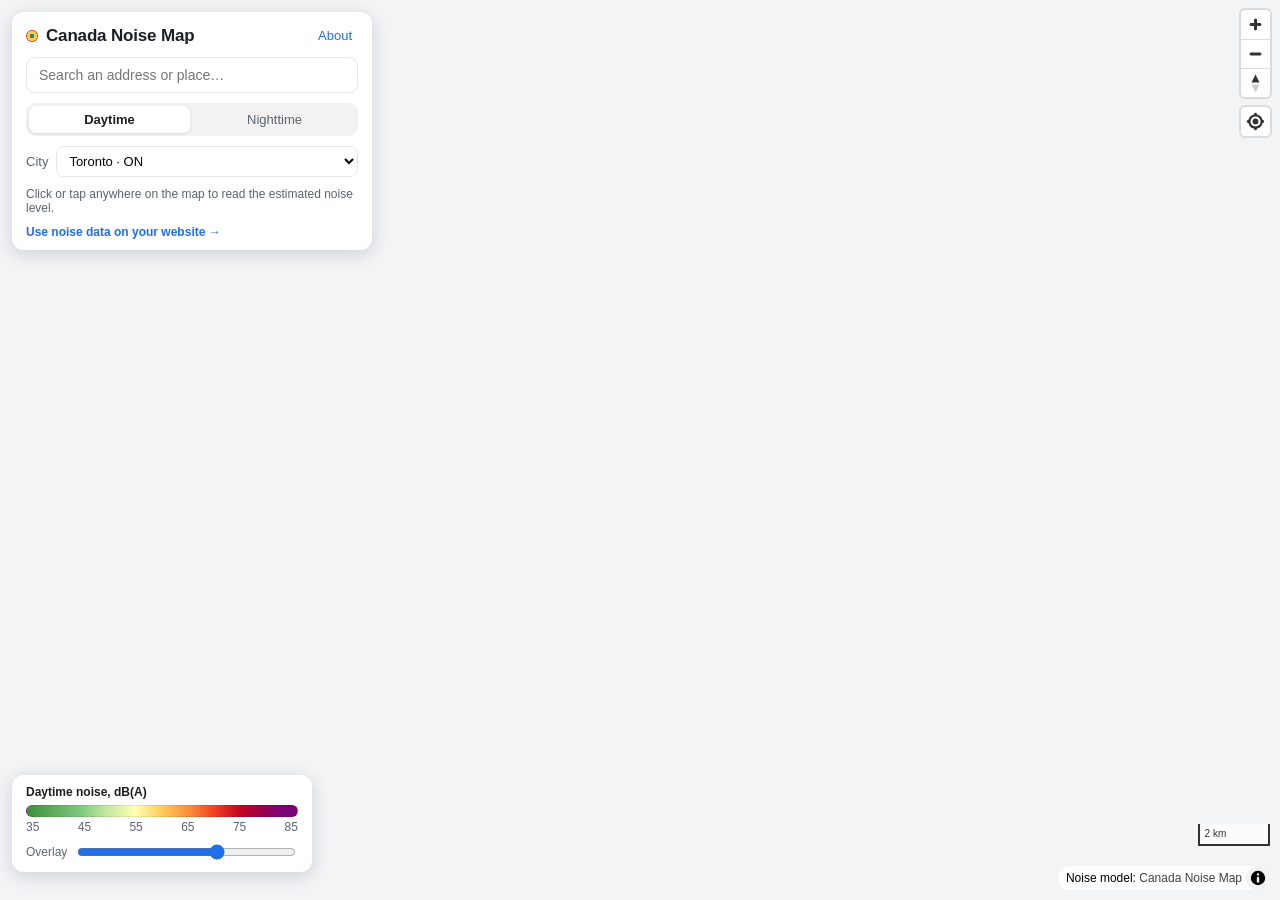
==== commit b44f5a9e: "Publish updated Toronto noise model and map methodology" ====
--- a/index.html
+++ b/index.html
@@ -1,30 +1,20 @@
-<!doctype html><html lang="en"><head><meta charset="utf-8"><meta name="viewport" content="width=device-width, initial-scale=1, viewport-fit=cover"><title>Canada Noise Map</title><meta name="description" content="Interactive noise pollution map for Canadian cities. Modelled daytime road, rail and aircraft noise from OpenStreetMap data."><meta property="og:title" content="Canada Noise Map"><meta property="og:description" content="How loud is this address? Modelled transportation noise for Toronto, Montréal, Vancouver, Ottawa, Calgary, Kitchener–Waterloo, Halifax and Victoria."><link rel="icon" href="data:image/svg+xml,<svg xmlns='http://www.w3.org/2000/svg' viewBox='0 0 32 32'><circle cx='16' cy='16' r='14' fill='%23f03b20'/><circle cx='16' cy='16' r='9' fill='%23fecc5c'/><circle cx='16' cy='16' r='4' fill='%233d8f3a'/></svg>"><link rel="stylesheet" href="assets/app.css"></head><body><div id="map" role="application" aria-label="Noise map"></div><header id="panel" class="panel"><div class="panel-head"><h1><span class="dot"></span>Canada Noise Map</h1><button id="about-btn" class="link-btn" type="button">About</button></div><div class="search-row"><input id="search" type="search" placeholder="Search an address or place…" autocomplete="off" spellcheck="false" aria-label="Search address"><ul id="results" class="results" hidden></ul></div><div class="period-row" role="radiogroup" aria-label="Time of day"><button type="button" class="period-btn is-active" data-period="day">Daytime</button><button type="button" class="period-btn" data-period="night">Nighttime</button></div><div class="city-row"><label for="city">City</label><select id="city" aria-label="Jump to a city"></select></div><p class="hint">Click or tap anywhere on the map to read the estimated noise level.</p></header><aside id="legend" class="legend"><div class="legend-title" id="legend-title">Daytime noise, dB(A)</div><div id="ramp" class="ramp"></div><div id="ticks" class="ticks"></div><div class="legend-row"><label for="opacity">Overlay</label><input id="opacity" type="range" min="0" max="100" value="65" aria-label="Overlay opacity"></div></aside><div id="toast" class="toast" hidden></div><div id="about" class="modal" hidden><div class="modal-card" role="dialog" aria-modal="true" aria-labelledby="about-title"><button id="about-close" class="close" type="button" aria-label="Close">×</button><h2 id="about-title">About this map</h2><p>
-        This is a public demo of a <strong>transportation noise map for Canadian cities</strong>, in the spirit of the
-        noise layer on US real-estate sites and the US DOT's National Transportation Noise Map — which Canada
-        does not have. Every road, railway and runway in OpenStreetMap is treated as a line source; sound
-        spreads with distance and absorption, and all sources are summed in the energy domain. The result is an
-        estimated <em>A-weighted equivalent level</em> (LAeq) on a ~15 m grid, for two periods:
+<!doctype html><html lang="en"><head><meta charset="utf-8"><meta name="viewport" content="width=device-width, initial-scale=1, viewport-fit=cover"><title>Canada Noise Map</title><meta name="description" content="Interactive noise pollution map for Canadian cities. Modelled daytime road, rail and aircraft noise from OpenStreetMap data."><meta property="og:title" content="Canada Noise Map"><meta property="og:description" content="How loud is this address? Modelled transportation noise for Toronto, Montréal, Vancouver, Ottawa, Calgary, Kitchener–Waterloo, Halifax and Victoria."><link rel="icon" href="data:image/svg+xml,<svg xmlns='http://www.w3.org/2000/svg' viewBox='0 0 32 32'><circle cx='16' cy='16' r='14' fill='%23f03b20'/><circle cx='16' cy='16' r='9' fill='%23fecc5c'/><circle cx='16' cy='16' r='4' fill='%233d8f3a'/></svg>"><link rel="stylesheet" href="assets/app.css"></head><body><div id="map" role="application" aria-label="Noise map"></div><header id="panel" class="panel"><div class="panel-head"><h1><span class="dot"></span>Canada Noise Map</h1><button id="about-btn" class="link-btn" type="button">About</button></div><div class="search-row"><input id="search" type="search" role="combobox" aria-autocomplete="list" aria-controls="results" aria-expanded="false" placeholder="Search an address or place…" autocomplete="off" spellcheck="false" aria-label="Search address"><ul id="results" class="results" role="listbox" aria-label="Address results" hidden></ul></div><div class="period-row" role="group" aria-label="Time of day"><button type="button" class="period-btn is-active" data-period="day" aria-pressed="true">Daytime</button><button type="button" class="period-btn" data-period="night" aria-pressed="false">Nighttime</button></div><div class="city-row"><label for="city">City</label><select id="city" aria-label="Jump to a city"></select></div><p class="hint">Click or tap anywhere on the map to read the estimated noise level.</p><a class="pilot-link" href="pilot.html" target="_blank" rel="noopener">Use noise data on your website →</a></header><aside id="legend" class="legend"><div class="legend-title" id="legend-title">Daytime noise, dB(A)</div><div id="ramp" class="ramp"></div><div id="ticks" class="ticks"></div><div class="legend-row"><label for="opacity">Overlay</label><input id="opacity" type="range" min="0" max="100" value="65" aria-label="Overlay opacity"></div></aside><div id="toast" class="toast" role="status" aria-live="polite" hidden></div><div id="about" class="modal" hidden><div class="modal-card" role="dialog" aria-modal="true" aria-labelledby="about-title"><button id="about-close" class="close" type="button" aria-label="Close">×</button><h2 id="about-title">About this map</h2><p>
+        This public demo estimates <strong>outdoor environmental noise in Canadian cities</strong>.
+        Mapped transport and site sources contribute sound energy, which is propagated and summed in a
+        precomputed model. The result is an estimated <em>A-weighted equivalent level</em> (LAeq)
+        on a roughly 15 m grid, for two periods:
         <strong>daytime</strong> (07:00–23:00, LAeq,16h) and <strong>nighttime</strong> (23:00–07:00, LAeq,8h).
-      </p><p>
-        Road emission follows the <strong>CNOSSOS-EU</strong> formulation (EU Directive 2015/996): the level of a
-        road depends on its traffic flow, speed and heavy-vehicle share, not on a fixed number per road type.
-        Level rises 3&nbsp;dB per doubling of traffic and about 6&nbsp;dB per doubling of speed, and the absolute
-        scale is anchored to the published figure that freeway traffic measures 70–80&nbsp;dB(A) at 15&nbsp;m.
-        Night falls out of the same equation from the share of traffic that runs overnight.
-      </p><h3>How accurate is it?</h3><p>
-        Toronto Public Health modelled the whole city in 2017 with real traffic counts and professional
-        acoustics software, and published the share of residents above each threshold. Reproducing that table
-        from this map gives a <strong>mean gap of 4.2 percentage points</strong> (day ≥65&nbsp;dB: 21.5% here vs
-        27.1% there; night ≥45&nbsp;dB: 77.6% vs 77.4%). That is a comparison against a better-resourced model,
-        not against ground truth — and their model is itself only accurate to about 4&nbsp;dB RMSE against
-        measurements. This map over-predicts the middle of the range and under-predicts the loudest places,
-        which is what you would expect with no building shielding.
-      </p><h3>How to read it</h3><table class="cats"><tbody id="cat-table"></tbody></table><h3>Coverage</h3><table class="regions"><thead><tr><th>City</th><th>OSM data</th><th>Median</th><th>≥ 65 dB</th><th>Airports</th></tr></thead><tbody id="region-table"></tbody></table><h3>Limitations — please read</h3><ul><li>It is a <strong>model, not a measurement</strong>. The acoustics are standard, but the traffic
-          volumes behind them are assumed from road class, lanes and speed limits, not counted. Real levels on
-          any given street can differ by 5 dB or more.</li><li>Buildings, terrain and noise barriers are not modelled individually — shielding is approximated by an
-          average attenuation, so levels behind a row of houses or a highway berm are overestimated.</li><li>Airports are modelled as line sources along runways: real flight paths, runway usage and night restrictions are not.</li><li>Coverage stops at the edge of each city extract; roads just outside it are missing, so edges read quieter than they are.</li><li>Local sources (construction, bars, industry, sirens) are not included.</li><li><strong>Night is modelled, not counted.</strong> Each source class gets a diurnal offset from how much of
-          its traffic runs overnight — about −6 dB on freeways, −11 dB on residential streets, but only −2 dB on
-          freight rail, which runs all night. Real curfews and timetables are not used.</li></ul><p class="fine">
+      </p><p id="dataset-note" class="dataset-note"></p><p>Road emission uses a simplified, overall A-weighted formulation based on CNOSSOS-EU.
+        Traffic flow, speed and heavy-vehicle share affect the level. Propagation is an approximation;
+        this map is not a full implementation of the CNOSSOS-EU assessment method.</p><p id="method-traffic"></p><p id="method-aircraft"></p><p id="method-sites"></p><p id="method-background"></p><p>Compare with <a href="https://www.toronto.ca/wp-content/uploads/2017/11/8f4d-tph-Environmental-Noise-Study-2017.pdf" target="_blank" rel="noopener">Toronto's measured and modelled noise study</a>
+        or <a href="https://www.bruitparif.fr/la-plateforme-rumeur/" target="_blank" rel="noopener">Bruitparif's monitoring stations</a>.
+        A monitoring station measures its own location; continuous map colours are estimates between locations.</p><h3>How accurate is it?</h3><p id="validation-note"></p><p>Do not interpret a precise map value as a measured reading, an indoor level or a guarantee
+        for a property. Short peaks and individual events are outside these period averages.</p><h3>How to read it</h3><p>The quiet score is a display scale from <strong>50 to 100</strong>: 100 at 40 dB or less,
+        50 at 80 dB or more. It is not a percentile or a health rating. ≤ and ≥ mark display-range limits.</p><table class="cats"><tbody id="cat-table"></tbody></table><h3>Coverage</h3><div class="table-scroll"><table class="regions"><thead><tr><th>City</th><th>OSM data</th><th>Median</th><th>≥ 65 dB</th><th>Airports</th></tr></thead><tbody id="region-table"></tbody></table></div><h3>Limitations — please read</h3><ul><li>It is a <strong>model, not a measurement</strong>. Traffic-count coverage, age and matching quality
+          vary. Regional input summaries do not establish confidence at an individual address.</li><li>Buildings, terrain and noise barriers are not modelled individually — shielding is approximated by an
+          average attenuation, so levels behind a row of houses or a highway berm are overestimated.</li><li>Coverage stops at the edge of each city extract; roads just outside it are missing, so edges read quieter than they are.</li><li>Rail frequencies and site activity are assumptions. Weather and changes since the source data
+          were collected are not represented.</li><li><strong>Night is modelled.</strong> Road traffic is split into assumed day and night shares;
+          rail, aircraft and site operations use modelled schedules. This is not a live traffic or event feed.</li></ul><p class="fine">
         Built with <a href="https://maplibre.org" target="_blank" rel="noopener">MapLibre GL JS</a>,
         <a href="https://github.com/protomaps/PMTiles" target="_blank" rel="noopener">PMTiles</a>,
         basemap by <a href="https://openfreemap.org" target="_blank" rel="noopener">OpenFreeMap</a>,
@@ -32,4 +22,5 @@
         Map data © <a href="https://www.openstreetmap.org/copyright" target="_blank" rel="noopener">OpenStreetMap contributors</a>, ODbL.
         City extracts courtesy of <a href="https://download.bbbike.org/osm/" target="_blank" rel="noopener">BBBike</a>.
         Licensing &amp; API Inquiries: <a id="repo-link" href="#" target="_blank" rel="noopener">Contact</a>.
-        <span id="built-at"></span></p></div></div><script type="module" src="assets/app.js"></script></body></html>+        <span id="built-at"></span><a href="pilot.html" target="_blank" rel="noopener">API &amp; pilot details</a>.
+      </p></div></div><script type="module" src="assets/app.js"></script></body></html>
--- a/assets/app.css
+++ b/assets/app.css
@@ -1 +1 @@
-.maplibregl-map{font:12px/20px Helvetica Neue,Arial,Helvetica,sans-serif;overflow:hidden;position:relative;-webkit-tap-highlight-color:rgb(0 0 0/0);-webkit-touch-callout:none}.maplibregl-canvas{position:absolute;left:0;top:0}.maplibregl-map:fullscreen{width:100%;height:100%}.maplibregl-ctrl-group button.maplibregl-ctrl-compass{touch-action:none}.maplibregl-canvas-container.maplibregl-interactive,.maplibregl-ctrl-group button.maplibregl-ctrl-compass{cursor:grab;-webkit-user-select:none;-moz-user-select:none;user-select:none}.maplibregl-canvas-container.maplibregl-interactive.maplibregl-track-pointer{cursor:pointer}.maplibregl-canvas-container.maplibregl-interactive:active,.maplibregl-ctrl-group button.maplibregl-ctrl-compass:active{cursor:grabbing}.maplibregl-canvas-container.maplibregl-touch-zoom-rotate,.maplibregl-canvas-container.maplibregl-touch-zoom-rotate .maplibregl-canvas{touch-action:pan-x pan-y}.maplibregl-canvas-container.maplibregl-touch-drag-pan,.maplibregl-canvas-container.maplibregl-touch-drag-pan .maplibregl-canvas{touch-action:pinch-zoom}.maplibregl-canvas-container.maplibregl-touch-zoom-rotate.maplibregl-touch-drag-pan,.maplibregl-canvas-container.maplibregl-touch-zoom-rotate.maplibregl-touch-drag-pan .maplibregl-canvas{touch-action:none}.maplibregl-canvas-container.maplibregl-touch-drag-pan.maplibregl-cooperative-gestures,.maplibregl-canvas-container.maplibregl-touch-drag-pan.maplibregl-cooperative-gestures .maplibregl-canvas{touch-action:pan-x pan-y}.maplibregl-ctrl-bottom-left,.maplibregl-ctrl-bottom-right,.maplibregl-ctrl-top-left,.maplibregl-ctrl-top-right{position:absolute;pointer-events:none;z-index:2}.maplibregl-ctrl-top-left{top:0;left:0}.maplibregl-ctrl-top-right{top:0;right:0}.maplibregl-ctrl-bottom-left{bottom:0;left:0}.maplibregl-ctrl-bottom-right{right:0;bottom:0}.maplibregl-ctrl{clear:both;pointer-events:auto;transform:translate(0)}.maplibregl-ctrl-top-left .maplibregl-ctrl{margin:10px 0 0 10px;float:left}.maplibregl-ctrl-top-right .maplibregl-ctrl{margin:10px 10px 0 0;float:right}.maplibregl-ctrl-bottom-left .maplibregl-ctrl{margin:0 0 10px 10px;float:left}.maplibregl-ctrl-bottom-right .maplibregl-ctrl{margin:0 10px 10px 0;float:right}.maplibregl-ctrl-group{border-radius:4px;background:#fff}.maplibregl-ctrl-group:not(:empty){box-shadow:0 0 0 2px #0000001a}.maplibregl-ctrl-group button{width:29px;height:29px;display:block;padding:0;outline:none;border:0;box-sizing:border-box;background-color:transparent;cursor:pointer}.maplibregl-ctrl button{-webkit-user-select:none;-moz-user-select:none;user-select:none}.maplibregl-ctrl-group button+button{border-top:1px solid #ddd}.maplibregl-ctrl button .maplibregl-ctrl-icon{display:block;width:100%;height:100%;background-repeat:no-repeat;background-position:50%}@media(forced-colors:active){.maplibregl-ctrl-group:not(:empty){box-shadow:0 0 0 2px ButtonText}.maplibregl-ctrl-icon{background-color:transparent}.maplibregl-ctrl-group button+button{border-top:1px solid buttontext}}.maplibregl-ctrl button::-moz-focus-inner{border:0;padding:0}.maplibregl-ctrl-attrib-button:focus,.maplibregl-ctrl-group button:focus{box-shadow:0 0 2px 2px #0096ff}.maplibregl-ctrl button:disabled{cursor:not-allowed}.maplibregl-ctrl button:disabled .maplibregl-ctrl-icon{opacity:.25}@media(hover:hover){.maplibregl-ctrl button:not(:disabled):hover{background-color:#0000000d}}.maplibregl-ctrl button:not(:disabled):active{background-color:#0000000d}.maplibregl-ctrl-group button:focus:focus-visible{box-shadow:0 0 2px 2px #0096ff}.maplibregl-ctrl-group button:focus:not(:focus-visible){box-shadow:none}.maplibregl-ctrl-group button:focus:first-child{border-radius:4px 4px 0 0}.maplibregl-ctrl-group button:focus:last-child{border-radius:0 0 4px 4px}.maplibregl-ctrl-group button:focus:only-child{border-radius:inherit}.maplibregl-ctrl button.maplibregl-ctrl-zoom-out .maplibregl-ctrl-icon{background-image:url("data:image/svg+xml;charset=utf-8,%3Csvg xmlns='http://www.w3.org/2000/svg' width='29' height='29' viewBox='0 0 29 29' fill='%23333'%3E %3Cpath d='M10 13c-.75 0-1.5.75-1.5 1.5S9.25 16 10 16h9c.75 0 1.5-.75 1.5-1.5S19.75 13 19 13z'/%3E %3C/svg%3E")}.maplibregl-ctrl button.maplibregl-ctrl-zoom-in .maplibregl-ctrl-icon{background-image:url("data:image/svg+xml;charset=utf-8,%3Csvg xmlns='http://www.w3.org/2000/svg' width='29' height='29' viewBox='0 0 29 29' fill='%23333'%3E %3Cpath d='M14.5 8.5c-.75 0-1.5.75-1.5 1.5v3h-3c-.75 0-1.5.75-1.5 1.5S9.25 16 10 16h3v3c0 .75.75 1.5 1.5 1.5S16 19.75 16 19v-3h3c.75 0 1.5-.75 1.5-1.5S19.75 13 19 13h-3v-3c0-.75-.75-1.5-1.5-1.5'/%3E %3C/svg%3E")}@media(forced-colors:active){.maplibregl-ctrl button.maplibregl-ctrl-zoom-out .maplibregl-ctrl-icon{background-image:url("data:image/svg+xml;charset=utf-8,%3Csvg xmlns='http://www.w3.org/2000/svg' width='29' height='29' viewBox='0 0 29 29' fill='%23fff'%3E %3Cpath d='M10 13c-.75 0-1.5.75-1.5 1.5S9.25 16 10 16h9c.75 0 1.5-.75 1.5-1.5S19.75 13 19 13z'/%3E %3C/svg%3E")}.maplibregl-ctrl button.maplibregl-ctrl-zoom-in .maplibregl-ctrl-icon{background-image:url("data:image/svg+xml;charset=utf-8,%3Csvg xmlns='http://www.w3.org/2000/svg' width='29' height='29' viewBox='0 0 29 29' fill='%23fff'%3E %3Cpath d='M14.5 8.5c-.75 0-1.5.75-1.5 1.5v3h-3c-.75 0-1.5.75-1.5 1.5S9.25 16 10 16h3v3c0 .75.75 1.5 1.5 1.5S16 19.75 16 19v-3h3c.75 0 1.5-.75 1.5-1.5S19.75 13 19 13h-3v-3c0-.75-.75-1.5-1.5-1.5'/%3E %3C/svg%3E")}}@media(forced-colors:active)and (prefers-color-scheme:light){.maplibregl-ctrl button.maplibregl-ctrl-zoom-out .maplibregl-ctrl-icon{background-image:url("data:image/svg+xml;charset=utf-8,%3Csvg xmlns='http://www.w3.org/2000/svg' width='29' height='29' viewBox='0 0 29 29' fill='%23000'%3E %3Cpath d='M10 13c-.75 0-1.5.75-1.5 1.5S9.25 16 10 16h9c.75 0 1.5-.75 1.5-1.5S19.75 13 19 13z'/%3E %3C/svg%3E")}.maplibregl-ctrl button.maplibregl-ctrl-zoom-in .maplibregl-ctrl-icon{background-image:url("data:image/svg+xml;charset=utf-8,%3Csvg xmlns='http://www.w3.org/2000/svg' width='29' height='29' viewBox='0 0 29 29' fill='%23000'%3E %3Cpath d='M14.5 8.5c-.75 0-1.5.75-1.5 1.5v3h-3c-.75 0-1.5.75-1.5 1.5S9.25 16 10 16h3v3c0 .75.75 1.5 1.5 1.5S16 19.75 16 19v-3h3c.75 0 1.5-.75 1.5-1.5S19.75 13 19 13h-3v-3c0-.75-.75-1.5-1.5-1.5'/%3E %3C/svg%3E")}}.maplibregl-ctrl button.maplibregl-ctrl-fullscreen .maplibregl-ctrl-icon{background-image:url("data:image/svg+xml;charset=utf-8,%3Csvg xmlns='http://www.w3.org/2000/svg' width='29' height='29' viewBox='0 0 29 29' fill='%23333'%3E %3Cpath d='M24 16v5.5c0 1.75-.75 2.5-2.5 2.5H16v-1l3-1.5-4-5.5 1-1 5.5 4 1.5-3zM6 16l1.5 3 5.5-4 1 1-4 5.5 3 1.5v1H7.5C5.75 24 5 23.25 5 21.5V16zm7-11v1l-3 1.5 4 5.5-1 1-5.5-4L6 13H5V7.5C5 5.75 5.75 5 7.5 5zm11 2.5c0-1.75-.75-2.5-2.5-2.5H16v1l3 1.5-4 5.5 1 1 5.5-4 1.5 3h1z'/%3E %3C/svg%3E")}.maplibregl-ctrl button.maplibregl-ctrl-shrink .maplibregl-ctrl-icon{background-image:url("data:image/svg+xml;charset=utf-8,%3Csvg xmlns='http://www.w3.org/2000/svg' width='29' height='29' viewBox='0 0 29 29'%3E %3Cpath d='M18.5 16c-1.75 0-2.5.75-2.5 2.5V24h1l1.5-3 5.5 4 1-1-4-5.5 3-1.5v-1zM13 18.5c0-1.75-.75-2.5-2.5-2.5H5v1l3 1.5L4 24l1 1 5.5-4 1.5 3h1zm3-8c0 1.75.75 2.5 2.5 2.5H24v-1l-3-1.5L25 5l-1-1-5.5 4L17 5h-1zM10.5 13c1.75 0 2.5-.75 2.5-2.5V5h-1l-1.5 3L5 4 4 5l4 5.5L5 12v1z'/%3E %3C/svg%3E")}@media(forced-colors:active){.maplibregl-ctrl button.maplibregl-ctrl-fullscreen .maplibregl-ctrl-icon{background-image:url("data:image/svg+xml;charset=utf-8,%3Csvg xmlns='http://www.w3.org/2000/svg' width='29' height='29' viewBox='0 0 29 29' fill='%23fff'%3E %3Cpath d='M24 16v5.5c0 1.75-.75 2.5-2.5 2.5H16v-1l3-1.5-4-5.5 1-1 5.5 4 1.5-3zM6 16l1.5 3 5.5-4 1 1-4 5.5 3 1.5v1H7.5C5.75 24 5 23.25 5 21.5V16zm7-11v1l-3 1.5 4 5.5-1 1-5.5-4L6 13H5V7.5C5 5.75 5.75 5 7.5 5zm11 2.5c0-1.75-.75-2.5-2.5-2.5H16v1l3 1.5-4 5.5 1 1 5.5-4 1.5 3h1z'/%3E %3C/svg%3E")}.maplibregl-ctrl button.maplibregl-ctrl-shrink .maplibregl-ctrl-icon{background-image:url("data:image/svg+xml;charset=utf-8,%3Csvg xmlns='http://www.w3.org/2000/svg' width='29' height='29' viewBox='0 0 29 29' fill='%23fff'%3E %3Cpath d='M18.5 16c-1.75 0-2.5.75-2.5 2.5V24h1l1.5-3 5.5 4 1-1-4-5.5 3-1.5v-1zM13 18.5c0-1.75-.75-2.5-2.5-2.5H5v1l3 1.5L4 24l1 1 5.5-4 1.5 3h1zm3-8c0 1.75.75 2.5 2.5 2.5H24v-1l-3-1.5L25 5l-1-1-5.5 4L17 5h-1zM10.5 13c1.75 0 2.5-.75 2.5-2.5V5h-1l-1.5 3L5 4 4 5l4 5.5L5 12v1z'/%3E %3C/svg%3E")}}@media(forced-colors:active)and (prefers-color-scheme:light){.maplibregl-ctrl button.maplibregl-ctrl-fullscreen .maplibregl-ctrl-icon{background-image:url("data:image/svg+xml;charset=utf-8,%3Csvg xmlns='http://www.w3.org/2000/svg' width='29' height='29' viewBox='0 0 29 29' fill='%23000'%3E %3Cpath d='M24 16v5.5c0 1.75-.75 2.5-2.5 2.5H16v-1l3-1.5-4-5.5 1-1 5.5 4 1.5-3zM6 16l1.5 3 5.5-4 1 1-4 5.5 3 1.5v1H7.5C5.75 24 5 23.25 5 21.5V16zm7-11v1l-3 1.5 4 5.5-1 1-5.5-4L6 13H5V7.5C5 5.75 5.75 5 7.5 5zm11 2.5c0-1.75-.75-2.5-2.5-2.5H16v1l3 1.5-4 5.5 1 1 5.5-4 1.5 3h1z'/%3E %3C/svg%3E")}.maplibregl-ctrl button.maplibregl-ctrl-shrink .maplibregl-ctrl-icon{background-image:url("data:image/svg+xml;charset=utf-8,%3Csvg xmlns='http://www.w3.org/2000/svg' width='29' height='29' viewBox='0 0 29 29' fill='%23000'%3E %3Cpath d='M18.5 16c-1.75 0-2.5.75-2.5 2.5V24h1l1.5-3 5.5 4 1-1-4-5.5 3-1.5v-1zM13 18.5c0-1.75-.75-2.5-2.5-2.5H5v1l3 1.5L4 24l1 1 5.5-4 1.5 3h1zm3-8c0 1.75.75 2.5 2.5 2.5H24v-1l-3-1.5L25 5l-1-1-5.5 4L17 5h-1zM10.5 13c1.75 0 2.5-.75 2.5-2.5V5h-1l-1.5 3L5 4 4 5l4 5.5L5 12v1z'/%3E %3C/svg%3E")}}.maplibregl-ctrl button.maplibregl-ctrl-compass .maplibregl-ctrl-icon{background-image:url("data:image/svg+xml;charset=utf-8,%3Csvg xmlns='http://www.w3.org/2000/svg' width='29' height='29' viewBox='0 0 29 29' fill='%23333'%3E %3Cpath d='m10.5 14 4-8 4 8z'/%3E %3Cpath fill='%23ccc' d='m10.5 16 4 8 4-8z'/%3E %3C/svg%3E")}@media(forced-colors:active){.maplibregl-ctrl button.maplibregl-ctrl-compass .maplibregl-ctrl-icon{background-image:url("data:image/svg+xml;charset=utf-8,%3Csvg xmlns='http://www.w3.org/2000/svg' width='29' height='29' viewBox='0 0 29 29' fill='%23fff'%3E %3Cpath d='m10.5 14 4-8 4 8z'/%3E %3Cpath fill='%23ccc' d='m10.5 16 4 8 4-8z'/%3E %3C/svg%3E")}}@media(forced-colors:active)and (prefers-color-scheme:light){.maplibregl-ctrl button.maplibregl-ctrl-compass .maplibregl-ctrl-icon{background-image:url("data:image/svg+xml;charset=utf-8,%3Csvg xmlns='http://www.w3.org/2000/svg' width='29' height='29' viewBox='0 0 29 29' fill='%23000'%3E %3Cpath d='m10.5 14 4-8 4 8z'/%3E %3Cpath fill='%23ccc' d='m10.5 16 4 8 4-8z'/%3E %3C/svg%3E")}}.maplibregl-ctrl button.maplibregl-ctrl-globe .maplibregl-ctrl-icon{background-image:url("data:image/svg+xml;charset=utf-8,%3Csvg xmlns='http://www.w3.org/2000/svg' width='22' height='22' fill='none' viewBox='0 0 22 22' stroke='%23333'%3E %3Ccircle cx='11' cy='11' r='8.5'/%3E %3Cpath d='M17.5 11c0 4.819-3.02 8.5-6.5 8.5S4.5 15.819 4.5 11 7.52 2.5 11 2.5s6.5 3.681 6.5 8.5Z'/%3E %3Cpath d='M13.5 11c0 2.447-.331 4.64-.853 6.206-.262.785-.562 1.384-.872 1.777-.314.399-.58.517-.775.517-.195 0-.461-.118-.775-.517-.31-.393-.61-.992-.872-1.777C8.831 15.64 8.5 13.446 8.5 11c0-2.447.331-4.64.853-6.206.262-.785.562-1.384.872-1.777.314-.399.58-.517.775-.517.195 0 .461.118.775.517.31.393.61.992.872 1.777.522 1.565.853 3.76.853 6.206Z'/%3E %3Cpath d='M11 7.5c-1.909 0-3.622-.166-4.845-.428-.616-.132-1.08-.283-1.379-.434a1.333 1.333 0 0 1-.224-.138c.047-.038.12-.085.224-.138.299-.151.763-.302 1.379-.434C7.378 5.666 9.091 5.5 11 5.5c1.909 0 3.622.166 4.845.428.616.132 1.08.283 1.379.434.105.053.177.1.224.138-.047.038-.12.085-.224.138-.299.151-.763.302-1.379.434-1.223.262-2.936.428-4.845.428ZM4.486 6.436ZM11 16.5c-1.909 0-3.622-.166-4.845-.428-.616-.132-1.08-.283-1.379-.434a1.33 1.33 0 0 1-.224-.138 1.33 1.33 0 0 1 .224-.138c.299-.151.763-.302 1.379-.434C7.378 14.666 9.091 14.5 11 14.5c1.909 0 3.622.166 4.845.428.616.132 1.08.283 1.379.434.105.053.177.1.224.138a1.33 1.33 0 0 1-.224.138c-.299.151-.763.302-1.379.434-1.223.262-2.936.428-4.845.428Zm-6.514-1.064ZM11 12.5c-2.46 0-4.672-.222-6.255-.574-.796-.177-1.406-.38-1.805-.59a1.465 1.465 0 0 1-.39-.272.293.293 0 0 1-.047-.064.293.293 0 0 1 .048-.064c.066-.073.189-.167.389-.272.399-.21 1.009-.413 1.805-.59C6.328 9.722 8.54 9.5 11 9.5s4.672.222 6.256.574c.795.177 1.405.38 1.804.59.2.105.323.2.39.272a.33.33 0 0 1 .047.064.293.293 0 0 1-.048.064 1.435 1.435 0 0 1-.389.272c-.399.21-1.009.413-1.804.59-1.584.352-3.796.574-6.256.574Zm-8.501-1.51v.002-.002Zm0 .018v.002-.002Zm17.002.002v-.002.002Zm0-.018v-.002.002Z'/%3E %3C/svg%3E")}.maplibregl-ctrl button.maplibregl-ctrl-globe-enabled .maplibregl-ctrl-icon{background-image:url("data:image/svg+xml;charset=utf-8,%3Csvg xmlns='http://www.w3.org/2000/svg' width='22' height='22' fill='none' viewBox='0 0 22 22' stroke='%2333b5e5'%3E %3Ccircle cx='11' cy='11' r='8.5'/%3E %3Cpath d='M17.5 11c0 4.819-3.02 8.5-6.5 8.5S4.5 15.819 4.5 11 7.52 2.5 11 2.5s6.5 3.681 6.5 8.5Z'/%3E %3Cpath d='M13.5 11c0 2.447-.331 4.64-.853 6.206-.262.785-.562 1.384-.872 1.777-.314.399-.58.517-.775.517-.195 0-.461-.118-.775-.517-.31-.393-.61-.992-.872-1.777C8.831 15.64 8.5 13.446 8.5 11c0-2.447.331-4.64.853-6.206.262-.785.562-1.384.872-1.777.314-.399.58-.517.775-.517.195 0 .461.118.775.517.31.393.61.992.872 1.777.522 1.565.853 3.76.853 6.206Z'/%3E %3Cpath d='M11 7.5c-1.909 0-3.622-.166-4.845-.428-.616-.132-1.08-.283-1.379-.434a1.333 1.333 0 0 1-.224-.138c.047-.038.12-.085.224-.138.299-.151.763-.302 1.379-.434C7.378 5.666 9.091 5.5 11 5.5c1.909 0 3.622.166 4.845.428.616.132 1.08.283 1.379.434.105.053.177.1.224.138-.047.038-.12.085-.224.138-.299.151-.763.302-1.379.434-1.223.262-2.936.428-4.845.428ZM4.486 6.436ZM11 16.5c-1.909 0-3.622-.166-4.845-.428-.616-.132-1.08-.283-1.379-.434a1.33 1.33 0 0 1-.224-.138 1.33 1.33 0 0 1 .224-.138c.299-.151.763-.302 1.379-.434C7.378 14.666 9.091 14.5 11 14.5c1.909 0 3.622.166 4.845.428.616.132 1.08.283 1.379.434.105.053.177.1.224.138a1.33 1.33 0 0 1-.224.138c-.299.151-.763.302-1.379.434-1.223.262-2.936.428-4.845.428Zm-6.514-1.064ZM11 12.5c-2.46 0-4.672-.222-6.255-.574-.796-.177-1.406-.38-1.805-.59a1.465 1.465 0 0 1-.39-.272.293.293 0 0 1-.047-.064.293.293 0 0 1 .048-.064c.066-.073.189-.167.389-.272.399-.21 1.009-.413 1.805-.59C6.328 9.722 8.54 9.5 11 9.5s4.672.222 6.256.574c.795.177 1.405.38 1.804.59.2.105.323.2.39.272a.33.33 0 0 1 .047.064.293.293 0 0 1-.048.064 1.435 1.435 0 0 1-.389.272c-.399.21-1.009.413-1.804.59-1.584.352-3.796.574-6.256.574Zm-8.501-1.51v.002-.002Zm0 .018v.002-.002Zm17.002.002v-.002.002Zm0-.018v-.002.002Z'/%3E %3C/svg%3E")}.maplibregl-ctrl button.maplibregl-ctrl-terrain .maplibregl-ctrl-icon{background-image:url("data:image/svg+xml;charset=utf-8,%3Csvg xmlns='http://www.w3.org/2000/svg' width='22' height='22' viewBox='0 0 22 22' fill='%23333'%3E %3Cpath d='m1.754 13.406 4.453-4.851 3.09 3.09 3.281 3.277.969-.969-3.309-3.312 3.844-4.121 6.148 6.886h1.082v-.855l-7.207-8.07-4.84 5.187L6.169 6.57l-5.48 5.965v.871ZM.688 16.844h20.625v1.375H.688Zm0 0'/%3E %3C/svg%3E")}.maplibregl-ctrl button.maplibregl-ctrl-terrain-enabled .maplibregl-ctrl-icon{background-image:url("data:image/svg+xml;charset=utf-8,%3Csvg xmlns='http://www.w3.org/2000/svg' width='22' height='22' viewBox='0 0 22 22' fill='%2333b5e5'%3E %3Cpath d='m1.754 13.406 4.453-4.851 3.09 3.09 3.281 3.277.969-.969-3.309-3.312 3.844-4.121 6.148 6.886h1.082v-.855l-7.207-8.07-4.84 5.187L6.169 6.57l-5.48 5.965v.871ZM.688 16.844h20.625v1.375H.688Zm0 0'/%3E %3C/svg%3E")}.maplibregl-ctrl button.maplibregl-ctrl-geolocate .maplibregl-ctrl-icon{background-image:url("data:image/svg+xml;charset=utf-8,%3Csvg xmlns='http://www.w3.org/2000/svg' width='29' height='29' viewBox='0 0 20 20' fill='%23333'%3E %3Cpath d='M10 4C9 4 9 5 9 5v.1A5 5 0 0 0 5.1 9H5s-1 0-1 1 1 1 1 1h.1A5 5 0 0 0 9 14.9v.1s0 1 1 1 1-1 1-1v-.1a5 5 0 0 0 3.9-3.9h.1s1 0 1-1-1-1-1-1h-.1A5 5 0 0 0 11 5.1V5s0-1-1-1m0 2.5a3.5 3.5 0 1 1 0 7 3.5 3.5 0 1 1 0-7'/%3E %3Ccircle id='dot' cx='10' cy='10' r='2'/%3E %3Cpath id='stroke' d='m14 5 1 1-9 9-1-1z' display='none'/%3E %3C/svg%3E")}.maplibregl-ctrl button.maplibregl-ctrl-geolocate:disabled .maplibregl-ctrl-icon{background-image:url("data:image/svg+xml;charset=utf-8,%3Csvg xmlns='http://www.w3.org/2000/svg' width='29' height='29' viewBox='0 0 20 20' fill='%23aaa'%3E %3Cpath d='M10 4C9 4 9 5 9 5v.1A5 5 0 0 0 5.1 9H5s-1 0-1 1 1 1 1 1h.1A5 5 0 0 0 9 14.9v.1s0 1 1 1 1-1 1-1v-.1a5 5 0 0 0 3.9-3.9h.1s1 0 1-1-1-1-1-1h-.1A5 5 0 0 0 11 5.1V5s0-1-1-1m0 2.5a3.5 3.5 0 1 1 0 7 3.5 3.5 0 1 1 0-7'/%3E %3Ccircle id='dot' cx='10' cy='10' r='2'/%3E %3Cpath id='stroke' d='m14 5 1 1-9 9-1-1z' fill='%23f00'/%3E %3C/svg%3E")}.maplibregl-ctrl button.maplibregl-ctrl-geolocate.maplibregl-ctrl-geolocate-active .maplibregl-ctrl-icon{background-image:url("data:image/svg+xml;charset=utf-8,%3Csvg xmlns='http://www.w3.org/2000/svg' width='29' height='29' viewBox='0 0 20 20' fill='%2333b5e5'%3E %3Cpath d='M10 4C9 4 9 5 9 5v.1A5 5 0 0 0 5.1 9H5s-1 0-1 1 1 1 1 1h.1A5 5 0 0 0 9 14.9v.1s0 1 1 1 1-1 1-1v-.1a5 5 0 0 0 3.9-3.9h.1s1 0 1-1-1-1-1-1h-.1A5 5 0 0 0 11 5.1V5s0-1-1-1m0 2.5a3.5 3.5 0 1 1 0 7 3.5 3.5 0 1 1 0-7'/%3E %3Ccircle id='dot' cx='10' cy='10' r='2'/%3E %3Cpath id='stroke' d='m14 5 1 1-9 9-1-1z' display='none'/%3E %3C/svg%3E")}.maplibregl-ctrl button.maplibregl-ctrl-geolocate.maplibregl-ctrl-geolocate-active-error .maplibregl-ctrl-icon{background-image:url("data:image/svg+xml;charset=utf-8,%3Csvg xmlns='http://www.w3.org/2000/svg' width='29' height='29' viewBox='0 0 20 20' fill='%23e58978'%3E %3Cpath d='M10 4C9 4 9 5 9 5v.1A5 5 0 0 0 5.1 9H5s-1 0-1 1 1 1 1 1h.1A5 5 0 0 0 9 14.9v.1s0 1 1 1 1-1 1-1v-.1a5 5 0 0 0 3.9-3.9h.1s1 0 1-1-1-1-1-1h-.1A5 5 0 0 0 11 5.1V5s0-1-1-1m0 2.5a3.5 3.5 0 1 1 0 7 3.5 3.5 0 1 1 0-7'/%3E %3Ccircle id='dot' cx='10' cy='10' r='2'/%3E %3Cpath id='stroke' d='m14 5 1 1-9 9-1-1z' display='none'/%3E %3C/svg%3E")}.maplibregl-ctrl button.maplibregl-ctrl-geolocate.maplibregl-ctrl-geolocate-background .maplibregl-ctrl-icon{background-image:url("data:image/svg+xml;charset=utf-8,%3Csvg xmlns='http://www.w3.org/2000/svg' width='29' height='29' viewBox='0 0 20 20' fill='%2333b5e5'%3E %3Cpath d='M10 4C9 4 9 5 9 5v.1A5 5 0 0 0 5.1 9H5s-1 0-1 1 1 1 1 1h.1A5 5 0 0 0 9 14.9v.1s0 1 1 1 1-1 1-1v-.1a5 5 0 0 0 3.9-3.9h.1s1 0 1-1-1-1-1-1h-.1A5 5 0 0 0 11 5.1V5s0-1-1-1m0 2.5a3.5 3.5 0 1 1 0 7 3.5 3.5 0 1 1 0-7'/%3E %3Ccircle id='dot' cx='10' cy='10' r='2' display='none'/%3E %3Cpath id='stroke' d='m14 5 1 1-9 9-1-1z' display='none'/%3E %3C/svg%3E")}.maplibregl-ctrl button.maplibregl-ctrl-geolocate.maplibregl-ctrl-geolocate-background-error .maplibregl-ctrl-icon{background-image:url("data:image/svg+xml;charset=utf-8,%3Csvg xmlns='http://www.w3.org/2000/svg' width='29' height='29' viewBox='0 0 20 20' fill='%23e54e33'%3E %3Cpath d='M10 4C9 4 9 5 9 5v.1A5 5 0 0 0 5.1 9H5s-1 0-1 1 1 1 1 1h.1A5 5 0 0 0 9 14.9v.1s0 1 1 1 1-1 1-1v-.1a5 5 0 0 0 3.9-3.9h.1s1 0 1-1-1-1-1-1h-.1A5 5 0 0 0 11 5.1V5s0-1-1-1m0 2.5a3.5 3.5 0 1 1 0 7 3.5 3.5 0 1 1 0-7'/%3E %3Ccircle id='dot' cx='10' cy='10' r='2' display='none'/%3E %3Cpath id='stroke' d='m14 5 1 1-9 9-1-1z' display='none'/%3E %3C/svg%3E")}.maplibregl-ctrl button.maplibregl-ctrl-geolocate.maplibregl-ctrl-geolocate-waiting .maplibregl-ctrl-icon{animation:maplibregl-spin 2s linear infinite}@media(forced-colors:active){.maplibregl-ctrl button.maplibregl-ctrl-geolocate .maplibregl-ctrl-icon{background-image:url("data:image/svg+xml;charset=utf-8,%3Csvg xmlns='http://www.w3.org/2000/svg' width='29' height='29' viewBox='0 0 20 20' fill='%23fff'%3E %3Cpath d='M10 4C9 4 9 5 9 5v.1A5 5 0 0 0 5.1 9H5s-1 0-1 1 1 1 1 1h.1A5 5 0 0 0 9 14.9v.1s0 1 1 1 1-1 1-1v-.1a5 5 0 0 0 3.9-3.9h.1s1 0 1-1-1-1-1-1h-.1A5 5 0 0 0 11 5.1V5s0-1-1-1m0 2.5a3.5 3.5 0 1 1 0 7 3.5 3.5 0 1 1 0-7'/%3E %3Ccircle id='dot' cx='10' cy='10' r='2'/%3E %3Cpath id='stroke' d='m14 5 1 1-9 9-1-1z' display='none'/%3E %3C/svg%3E")}.maplibregl-ctrl button.maplibregl-ctrl-geolocate:disabled .maplibregl-ctrl-icon{background-image:url("data:image/svg+xml;charset=utf-8,%3Csvg xmlns='http://www.w3.org/2000/svg' width='29' height='29' viewBox='0 0 20 20' fill='%23999'%3E %3Cpath d='M10 4C9 4 9 5 9 5v.1A5 5 0 0 0 5.1 9H5s-1 0-1 1 1 1 1 1h.1A5 5 0 0 0 9 14.9v.1s0 1 1 1 1-1 1-1v-.1a5 5 0 0 0 3.9-3.9h.1s1 0 1-1-1-1-1-1h-.1A5 5 0 0 0 11 5.1V5s0-1-1-1m0 2.5a3.5 3.5 0 1 1 0 7 3.5 3.5 0 1 1 0-7'/%3E %3Ccircle id='dot' cx='10' cy='10' r='2'/%3E %3Cpath id='stroke' d='m14 5 1 1-9 9-1-1z' fill='%23f00'/%3E %3C/svg%3E")}.maplibregl-ctrl button.maplibregl-ctrl-geolocate.maplibregl-ctrl-geolocate-active .maplibregl-ctrl-icon{background-image:url("data:image/svg+xml;charset=utf-8,%3Csvg xmlns='http://www.w3.org/2000/svg' width='29' height='29' viewBox='0 0 20 20' fill='%2333b5e5'%3E %3Cpath d='M10 4C9 4 9 5 9 5v.1A5 5 0 0 0 5.1 9H5s-1 0-1 1 1 1 1 1h.1A5 5 0 0 0 9 14.9v.1s0 1 1 1 1-1 1-1v-.1a5 5 0 0 0 3.9-3.9h.1s1 0 1-1-1-1-1-1h-.1A5 5 0 0 0 11 5.1V5s0-1-1-1m0 2.5a3.5 3.5 0 1 1 0 7 3.5 3.5 0 1 1 0-7'/%3E %3Ccircle id='dot' cx='10' cy='10' r='2'/%3E %3Cpath id='stroke' d='m14 5 1 1-9 9-1-1z' display='none'/%3E %3C/svg%3E")}.maplibregl-ctrl button.maplibregl-ctrl-geolocate.maplibregl-ctrl-geolocate-active-error .maplibregl-ctrl-icon{background-image:url("data:image/svg+xml;charset=utf-8,%3Csvg xmlns='http://www.w3.org/2000/svg' width='29' height='29' viewBox='0 0 20 20' fill='%23e58978'%3E %3Cpath d='M10 4C9 4 9 5 9 5v.1A5 5 0 0 0 5.1 9H5s-1 0-1 1 1 1 1 1h.1A5 5 0 0 0 9 14.9v.1s0 1 1 1 1-1 1-1v-.1a5 5 0 0 0 3.9-3.9h.1s1 0 1-1-1-1-1-1h-.1A5 5 0 0 0 11 5.1V5s0-1-1-1m0 2.5a3.5 3.5 0 1 1 0 7 3.5 3.5 0 1 1 0-7'/%3E %3Ccircle id='dot' cx='10' cy='10' r='2'/%3E %3Cpath id='stroke' d='m14 5 1 1-9 9-1-1z' display='none'/%3E %3C/svg%3E")}.maplibregl-ctrl button.maplibregl-ctrl-geolocate.maplibregl-ctrl-geolocate-background .maplibregl-ctrl-icon{background-image:url("data:image/svg+xml;charset=utf-8,%3Csvg xmlns='http://www.w3.org/2000/svg' width='29' height='29' viewBox='0 0 20 20' fill='%2333b5e5'%3E %3Cpath d='M10 4C9 4 9 5 9 5v.1A5 5 0 0 0 5.1 9H5s-1 0-1 1 1 1 1 1h.1A5 5 0 0 0 9 14.9v.1s0 1 1 1 1-1 1-1v-.1a5 5 0 0 0 3.9-3.9h.1s1 0 1-1-1-1-1-1h-.1A5 5 0 0 0 11 5.1V5s0-1-1-1m0 2.5a3.5 3.5 0 1 1 0 7 3.5 3.5 0 1 1 0-7'/%3E %3Ccircle id='dot' cx='10' cy='10' r='2' display='none'/%3E %3Cpath id='stroke' d='m14 5 1 1-9 9-1-1z' display='none'/%3E %3C/svg%3E")}.maplibregl-ctrl button.maplibregl-ctrl-geolocate.maplibregl-ctrl-geolocate-background-error .maplibregl-ctrl-icon{background-image:url("data:image/svg+xml;charset=utf-8,%3Csvg xmlns='http://www.w3.org/2000/svg' width='29' height='29' viewBox='0 0 20 20' fill='%23e54e33'%3E %3Cpath d='M10 4C9 4 9 5 9 5v.1A5 5 0 0 0 5.1 9H5s-1 0-1 1 1 1 1 1h.1A5 5 0 0 0 9 14.9v.1s0 1 1 1 1-1 1-1v-.1a5 5 0 0 0 3.9-3.9h.1s1 0 1-1-1-1-1-1h-.1A5 5 0 0 0 11 5.1V5s0-1-1-1m0 2.5a3.5 3.5 0 1 1 0 7 3.5 3.5 0 1 1 0-7'/%3E %3Ccircle id='dot' cx='10' cy='10' r='2' display='none'/%3E %3Cpath id='stroke' d='m14 5 1 1-9 9-1-1z' display='none'/%3E %3C/svg%3E")}}@media(forced-colors:active)and (prefers-color-scheme:light){.maplibregl-ctrl button.maplibregl-ctrl-geolocate .maplibregl-ctrl-icon{background-image:url("data:image/svg+xml;charset=utf-8,%3Csvg xmlns='http://www.w3.org/2000/svg' width='29' height='29' viewBox='0 0 20 20' fill='%23000'%3E %3Cpath d='M10 4C9 4 9 5 9 5v.1A5 5 0 0 0 5.1 9H5s-1 0-1 1 1 1 1 1h.1A5 5 0 0 0 9 14.9v.1s0 1 1 1 1-1 1-1v-.1a5 5 0 0 0 3.9-3.9h.1s1 0 1-1-1-1-1-1h-.1A5 5 0 0 0 11 5.1V5s0-1-1-1m0 2.5a3.5 3.5 0 1 1 0 7 3.5 3.5 0 1 1 0-7'/%3E %3Ccircle id='dot' cx='10' cy='10' r='2'/%3E %3Cpath id='stroke' d='m14 5 1 1-9 9-1-1z' display='none'/%3E %3C/svg%3E")}.maplibregl-ctrl button.maplibregl-ctrl-geolocate:disabled .maplibregl-ctrl-icon{background-image:url("data:image/svg+xml;charset=utf-8,%3Csvg xmlns='http://www.w3.org/2000/svg' width='29' height='29' viewBox='0 0 20 20' fill='%23666'%3E %3Cpath d='M10 4C9 4 9 5 9 5v.1A5 5 0 0 0 5.1 9H5s-1 0-1 1 1 1 1 1h.1A5 5 0 0 0 9 14.9v.1s0 1 1 1 1-1 1-1v-.1a5 5 0 0 0 3.9-3.9h.1s1 0 1-1-1-1-1-1h-.1A5 5 0 0 0 11 5.1V5s0-1-1-1m0 2.5a3.5 3.5 0 1 1 0 7 3.5 3.5 0 1 1 0-7'/%3E %3Ccircle id='dot' cx='10' cy='10' r='2'/%3E %3Cpath id='stroke' d='m14 5 1 1-9 9-1-1z' fill='%23f00'/%3E %3C/svg%3E")}}@keyframes maplibregl-spin{0%{transform:rotate(0)}to{transform:rotate(1turn)}}a.maplibregl-ctrl-logo{width:88px;height:23px;margin:0 0 -4px -4px;display:block;background-repeat:no-repeat;cursor:pointer;overflow:hidden;background-image:url("data:image/svg+xml;charset=utf-8,%3Csvg xmlns='http://www.w3.org/2000/svg' width='88' height='23' fill='none'%3E %3Cpath fill='%23000' fill-opacity='.4' fill-rule='evenodd' d='M17.408 16.796h-1.827l2.501-12.095h.198l3.324 6.533.988 2.19.988-2.19 3.258-6.533h.181l2.6 12.095h-1.81l-1.218-5.644-.362-1.71-.658 1.71-2.929 5.644h-.098l-2.914-5.644-.757-1.71-.345 1.71zm1.958-3.42-.726 3.663a1.255 1.255 0 0 1-1.232 1.011h-1.827a1.255 1.255 0 0 1-1.229-1.509l2.501-12.095a1.255 1.255 0 0 1 1.23-1.001h.197a1.25 1.25 0 0 1 1.12.685l3.19 6.273 3.125-6.263a1.25 1.25 0 0 1 1.123-.695h.181a1.255 1.255 0 0 1 1.227.991l1.443 6.71a5 5 0 0 1 .314-.787l.009-.016a4.6 4.6 0 0 1 1.777-1.887c.782-.46 1.668-.667 2.611-.667a4.6 4.6 0 0 1 1.7.32l.306.134c.21-.16.474-.256.759-.256h1.694a1.255 1.255 0 0 1 1.212.925 1.255 1.255 0 0 1 1.212-.925h1.711c.284 0 .545.094.755.252.613-.3 1.312-.45 2.075-.45 1.356 0 2.557.445 3.482 1.4q.47.48.763 1.064V4.701a1.255 1.255 0 0 1 1.255-1.255h1.86A1.255 1.255 0 0 1 54.44 4.7v9.194h2.217c.19 0 .37.043.532.118v-4.77c0-.356.147-.678.385-.906a2.42 2.42 0 0 1-.682-1.71c0-.665.267-1.253.735-1.7a2.45 2.45 0 0 1 1.722-.674 2.43 2.43 0 0 1 1.705.675q.318.302.504.683V4.7a1.255 1.255 0 0 1 1.255-1.255h1.744A1.255 1.255 0 0 1 65.812 4.7v3.335a4.8 4.8 0 0 1 1.526-.246c.938 0 1.817.214 2.59.69a4.47 4.47 0 0 1 1.67 1.743v-.98a1.255 1.255 0 0 1 1.256-1.256h1.777c.233 0 .451.064.639.174a3.4 3.4 0 0 1 1.567-.372c.346 0 .861.02 1.285.232a1.25 1.25 0 0 1 .689 1.004 4.7 4.7 0 0 1 .853-.588c.795-.44 1.675-.647 2.61-.647 1.385 0 2.65.39 3.525 1.396.836.938 1.168 2.173 1.168 3.528q-.001.515-.056 1.051a1.255 1.255 0 0 1-.947 1.09l.408.952a1.255 1.255 0 0 1-.477 1.552c-.418.268-.92.463-1.458.612-.613.171-1.304.244-2.049.244-1.06 0-2.043-.207-2.886-.698l-.015-.008c-.798-.48-1.419-1.135-1.818-1.963l-.004-.008a5.8 5.8 0 0 1-.548-2.512q0-.429.053-.843a1.3 1.3 0 0 1-.333-.086l-.166-.004c-.223 0-.426.062-.643.228-.03.024-.142.139-.142.59v3.883a1.255 1.255 0 0 1-1.256 1.256h-1.777a1.255 1.255 0 0 1-1.256-1.256V15.69l-.032.057a4.8 4.8 0 0 1-1.86 1.833 5.04 5.04 0 0 1-2.484.634 4.5 4.5 0 0 1-1.935-.424 1.25 1.25 0 0 1-.764.258h-1.71a1.255 1.255 0 0 1-1.256-1.255V7.687a2.4 2.4 0 0 1-.428.625c.253.23.412.561.412.93v7.553a1.255 1.255 0 0 1-1.256 1.255h-1.843a1.25 1.25 0 0 1-.894-.373c-.228.23-.544.373-.894.373H51.32a1.255 1.255 0 0 1-1.256-1.255v-1.251l-.061.117a4.7 4.7 0 0 1-1.782 1.884 4.77 4.77 0 0 1-2.485.67 5.6 5.6 0 0 1-1.485-.188l.009 2.764a1.255 1.255 0 0 1-1.255 1.259h-1.729a1.255 1.255 0 0 1-1.255-1.255v-3.537a1.255 1.255 0 0 1-1.167.793h-1.679a1.25 1.25 0 0 1-.77-.263 4.5 4.5 0 0 1-1.945.429c-.885 0-1.724-.21-2.495-.632l-.017-.01a5 5 0 0 1-1.081-.836 1.255 1.255 0 0 1-1.254 1.312h-1.81a1.255 1.255 0 0 1-1.228-.99l-.782-3.625-2.044 3.939a1.25 1.25 0 0 1-1.115.676h-.098a1.25 1.25 0 0 1-1.116-.68l-2.061-3.994zM35.92 16.63l.207-.114.223-.15q.493-.356.735-.785l.061-.118.033 1.332h1.678V9.242h-1.694l-.033 1.267q-.133-.329-.526-.658l-.032-.028a3.2 3.2 0 0 0-.668-.428l-.27-.12a3.3 3.3 0 0 0-1.235-.23q-1.136-.001-1.974.493a3.36 3.36 0 0 0-1.3 1.382q-.445.89-.444 2.074 0 1.2.51 2.107a3.8 3.8 0 0 0 1.382 1.381 3.9 3.9 0 0 0 1.893.477q.795 0 1.455-.33zm-2.789-5.38q-.576.675-.575 1.762 0 1.102.559 1.794.576.675 1.645.675a2.25 2.25 0 0 0 .934-.19 2.2 2.2 0 0 0 .468-.29l.178-.161a2.2 2.2 0 0 0 .397-.561q.244-.5.244-1.15v-.115q0-.708-.296-1.267l-.043-.077a2.2 2.2 0 0 0-.633-.709l-.13-.086-.047-.028a2.1 2.1 0 0 0-1.073-.285q-1.052 0-1.629.692zm2.316 2.706c.163-.17.28-.407.28-.83v-.114c0-.292-.06-.508-.15-.68a.96.96 0 0 0-.353-.389.85.85 0 0 0-.464-.127c-.4 0-.56.114-.664.239l-.01.012c-.148.174-.275.45-.275.945 0 .506.122.801.27.99.097.11.266.224.68.224.303 0 .504-.09.687-.269zm7.545 1.705a2.6 2.6 0 0 0 .331.423q.319.33.755.548l.173.074q.65.255 1.49.255 1.02 0 1.844-.493a3.45 3.45 0 0 0 1.316-1.4q.493-.904.493-2.089 0-1.909-.988-2.913-.988-1.02-2.584-1.02-.898 0-1.575.347a3 3 0 0 0-.415.262l-.199.166a3.4 3.4 0 0 0-.64.82V9.242h-1.712v11.553h1.729l-.017-5.134zm.53-1.138q.206.29.48.5l.155.11.053.034q.51.296 1.119.297 1.07 0 1.645-.675.577-.69.576-1.762 0-1.119-.576-1.777-.558-.675-1.645-.675-.435 0-.835.16a2 2 0 0 0-.284.136 2 2 0 0 0-.363.254 2.2 2.2 0 0 0-.46.569l-.082.162a2.6 2.6 0 0 0-.213 1.072v.115q0 .707.296 1.267l.135.211zm.964-.818a1.1 1.1 0 0 0 .367.385.94.94 0 0 0 .476.118c.423 0 .59-.117.687-.23.159-.194.28-.478.28-.95 0-.53-.133-.8-.266-.952l-.021-.025c-.078-.094-.231-.221-.68-.221a1 1 0 0 0-.503.135l-.012.007a.86.86 0 0 0-.335.343c-.073.133-.132.324-.132.614v.115a1.4 1.4 0 0 0 .14.66zm15.7-6.222q.347-.346.346-.856a1.05 1.05 0 0 0-.345-.79 1.18 1.18 0 0 0-.84-.329q-.51 0-.855.33a1.05 1.05 0 0 0-.346.79q0 .51.346.855.345.346.856.346.51 0 .839-.346zm4.337 9.314.033-1.332q.191.403.59.747l.098.081a4 4 0 0 0 .316.224l.223.122a3.2 3.2 0 0 0 1.44.322 3.8 3.8 0 0 0 1.875-.477 3.5 3.5 0 0 0 1.382-1.366q.527-.89.526-2.09 0-1.184-.444-2.073a3.24 3.24 0 0 0-1.283-1.399q-.823-.51-1.942-.51a3.5 3.5 0 0 0-1.527.344l-.086.043-.165.09a3 3 0 0 0-.33.214q-.432.315-.656.707a2 2 0 0 0-.099.198l.082-1.283V4.701h-1.744v12.095zm.473-2.509a2.5 2.5 0 0 0 .566.7q.117.098.245.18l.144.08a2.1 2.1 0 0 0 .975.232q1.07 0 1.645-.675.576-.69.576-1.778 0-1.102-.576-1.777-.56-.691-1.645-.692a2.2 2.2 0 0 0-1.015.235q-.22.113-.415.282l-.15.142a2.1 2.1 0 0 0-.42.594q-.223.479-.223 1.1v.115q0 .705.293 1.26zm2.616-.293c.157-.191.28-.479.28-.967 0-.51-.13-.79-.276-.961l-.021-.026c-.082-.1-.232-.225-.67-.225a.87.87 0 0 0-.681.279l-.012.011c-.154.155-.274.38-.274.807v.115c0 .285.057.499.144.669a1.1 1.1 0 0 0 .367.405c.137.082.28.123.455.123.423 0 .59-.118.686-.23zm8.266-3.013q.345-.13.724-.14l.069-.002q.493 0 .642.099l.247-1.794q-.196-.099-.717-.099a2.3 2.3 0 0 0-.545.063 2 2 0 0 0-.411.148 2.2 2.2 0 0 0-.4.249 2.5 2.5 0 0 0-.485.499 2.7 2.7 0 0 0-.32.581l-.05.137v-1.48h-1.778v7.553h1.777v-3.884q0-.546.159-.943a1.5 1.5 0 0 1 .466-.636 2.5 2.5 0 0 1 .399-.253 2 2 0 0 1 .224-.099zm9.784 2.656.05-.922q0-1.743-.856-2.698-.838-.97-2.584-.97-1.119-.001-2.007.493a3.46 3.46 0 0 0-1.4 1.382q-.493.906-.493 2.106 0 1.07.428 1.975.428.89 1.332 1.432.906.526 2.255.526.973 0 1.668-.185l.044-.012.135-.04q.613-.184.984-.421l-.542-1.267q-.3.162-.642.274l-.297.087q-.51.131-1.3.131-.954 0-1.497-.444a1.6 1.6 0 0 1-.192-.193q-.366-.44-.512-1.234l-.004-.021zm-5.427-1.256-.003.022h3.752v-.138q-.011-.727-.288-1.118a1 1 0 0 0-.156-.176q-.46-.428-1.316-.428-.986 0-1.494.604-.379.45-.494 1.234zm-27.053 2.77V4.7h-1.86v12.095h5.333V15.15zm7.103-5.908v7.553h-1.843V9.242h1.843z'/%3E %3Cpath fill='%23fff' d='m19.63 11.151-.757-1.71-.345 1.71-1.12 5.644h-1.827L18.083 4.7h.197l3.325 6.533.988 2.19.988-2.19L26.839 4.7h.181l2.6 12.095h-1.81l-1.218-5.644-.362-1.71-.658 1.71-2.93 5.644h-.098l-2.913-5.644zm14.836 5.81q-1.02 0-1.893-.478a3.8 3.8 0 0 1-1.381-1.382q-.51-.906-.51-2.106 0-1.185.444-2.074a3.36 3.36 0 0 1 1.3-1.382q.839-.494 1.974-.494a3.3 3.3 0 0 1 1.234.231 3.3 3.3 0 0 1 .97.575q.396.33.527.659l.033-1.267h1.694v7.553H37.18l-.033-1.332q-.279.593-1.02 1.053a3.17 3.17 0 0 1-1.662.444zm.296-1.482q.938 0 1.58-.642.642-.66.642-1.711v-.115q0-.708-.296-1.267a2.2 2.2 0 0 0-.807-.872 2.1 2.1 0 0 0-1.119-.313q-1.053 0-1.629.692-.575.675-.575 1.76 0 1.103.559 1.795.577.675 1.645.675zm6.521-6.237h1.711v1.4q.906-1.597 2.83-1.597 1.596 0 2.584 1.02.988 1.005.988 2.914 0 1.185-.493 2.09a3.46 3.46 0 0 1-1.316 1.399 3.5 3.5 0 0 1-1.844.493q-.954 0-1.662-.329a2.67 2.67 0 0 1-1.086-.97l.017 5.134h-1.728zm4.048 6.22q1.07 0 1.645-.674.577-.69.576-1.762 0-1.119-.576-1.777-.558-.675-1.645-.675-.592 0-1.12.296-.51.28-.822.823-.296.527-.296 1.234v.115q0 .708.296 1.267.313.543.823.855.51.296 1.119.297z'/%3E %3Cpath fill='%23e1e3e9' d='M51.325 4.7h1.86v10.45h3.473v1.646h-5.333zm7.12 4.542h1.843v7.553h-1.843zm.905-1.415a1.16 1.16 0 0 1-.856-.346 1.17 1.17 0 0 1-.346-.856 1.05 1.05 0 0 1 .346-.79q.346-.329.856-.329.494 0 .839.33a1.05 1.05 0 0 1 .345.79 1.16 1.16 0 0 1-.345.855q-.33.346-.84.346zm7.875 9.133a3.17 3.17 0 0 1-1.662-.444q-.723-.46-1.004-1.053l-.033 1.332h-1.71V4.701h1.743v4.657l-.082 1.283q.279-.658 1.086-1.119a3.5 3.5 0 0 1 1.778-.477q1.119 0 1.942.51a3.24 3.24 0 0 1 1.283 1.4q.445.888.444 2.072 0 1.201-.526 2.09a3.5 3.5 0 0 1-1.382 1.366 3.8 3.8 0 0 1-1.876.477zm-.296-1.481q1.069 0 1.645-.675.577-.69.577-1.778 0-1.102-.577-1.776-.56-.691-1.645-.692a2.12 2.12 0 0 0-1.58.659q-.642.641-.642 1.694v.115q0 .71.296 1.267a2.4 2.4 0 0 0 .807.872 2.1 2.1 0 0 0 1.119.313zm5.927-6.237h1.777v1.481q.263-.757.856-1.217a2.14 2.14 0 0 1 1.349-.46q.527 0 .724.098l-.247 1.794q-.149-.099-.642-.099-.774 0-1.416.494-.626.493-.626 1.58v3.883h-1.777V9.242zm9.534 7.718q-1.35 0-2.255-.526-.904-.543-1.332-1.432a4.6 4.6 0 0 1-.428-1.975q0-1.2.493-2.106a3.46 3.46 0 0 1 1.4-1.382q.889-.495 2.007-.494 1.744 0 2.584.97.855.956.856 2.7 0 .444-.05.92h-5.43q.18 1.005.708 1.45.542.443 1.497.443.79 0 1.3-.131a4 4 0 0 0 .938-.362l.542 1.267q-.411.263-1.119.46-.708.198-1.711.197zm1.596-4.558q.016-1.02-.444-1.432-.46-.428-1.316-.428-1.728 0-1.991 1.86z'/%3E %3Cpath d='M5.074 15.948a.484.657 0 0 0-.486.659v1.84a.484.657 0 0 0 .486.659h4.101a.484.657 0 0 0 .486-.659v-1.84a.484.657 0 0 0-.486-.659zm3.56 1.16H5.617v.838h3.017z' style='fill:%23fff;fill-rule:evenodd;stroke-width:1.03600001'/%3E %3Cg style='stroke-width:1.12603545'%3E %3Cpath d='M-9.408-1.416c-3.833-.025-7.056 2.912-7.08 6.615-.02 3.08 1.653 4.832 3.107 6.268.903.892 1.721 1.74 2.32 2.902l-.525-.004c-.543-.003-.992.304-1.24.639a1.87 1.87 0 0 0-.362 1.121l-.011 1.877c-.003.402.104.787.347 1.125.244.338.688.653 1.23.656l4.142.028c.542.003.99-.306 1.238-.641a1.87 1.87 0 0 0 .363-1.121l.012-1.875a1.87 1.87 0 0 0-.348-1.127c-.243-.338-.688-.653-1.23-.656l-.518-.004c.597-1.145 1.425-1.983 2.348-2.87 1.473-1.414 3.18-3.149 3.2-6.226-.016-3.59-2.923-6.684-6.993-6.707m-.006 1.1v.002c3.274.02 5.92 2.532 5.9 5.6-.017 2.706-1.39 4.026-2.863 5.44-1.034.994-2.118 2.033-2.814 3.633-.018.041-.052.055-.075.065q-.013.004-.02.01a.34.34 0 0 1-.226.084.34.34 0 0 1-.224-.086l-.092-.077c-.699-1.615-1.768-2.669-2.781-3.67-1.454-1.435-2.797-2.762-2.78-5.478.02-3.067 2.7-5.545 5.975-5.523m-.02 2.826c-1.62-.01-2.944 1.315-2.955 2.96-.01 1.646 1.295 2.988 2.916 2.999h.002c1.621.01 2.943-1.316 2.953-2.961.011-1.646-1.294-2.988-2.916-2.998m-.005 1.1c1.017.006 1.829.83 1.822 1.89s-.83 1.874-1.848 1.867c-1.018-.006-1.829-.83-1.822-1.89s.83-1.874 1.848-1.868m-2.155 11.857 4.14.025c.271.002.49.305.487.676l-.013 1.875c-.003.37-.224.67-.495.668l-4.14-.025c-.27-.002-.487-.306-.485-.676l.012-1.875c.003-.37.224-.67.494-.668' style='color:%23000;font-style:normal;font-variant:normal;font-weight:400;font-stretch:normal;font-size:medium;line-height:normal;font-family:sans-serif;font-variant-ligatures:normal;font-variant-position:normal;font-variant-caps:normal;font-variant-numeric:normal;font-variant-alternates:normal;font-feature-settings:normal;text-indent:0;text-align:start;text-decoration:none;text-decoration-line:none;text-decoration-style:solid;text-decoration-color:%23000;letter-spacing:normal;word-spacing:normal;text-transform:none;writing-mode:lr-tb;direction:ltr;text-orientation:mixed;dominant-baseline:auto;baseline-shift:baseline;text-anchor:start;white-space:normal;shape-padding:0;clip-rule:evenodd;display:inline;overflow:visible;visibility:visible;opacity:1;isolation:auto;mix-blend-mode:normal;color-interpolation:sRGB;color-interpolation-filters:linearRGB;solid-color:%23000;solid-opacity:1;vector-effect:none;fill:%23000;fill-opacity:.4;fill-rule:evenodd;stroke:none;stroke-width:2.47727823;stroke-linecap:butt;stroke-linejoin:miter;stroke-miterlimit:4;stroke-dasharray:none;stroke-dashoffset:0;stroke-opacity:1;color-rendering:auto;image-rendering:auto;shape-rendering:auto;text-rendering:auto' transform='translate(15.553 2.85)scale(.88807)'/%3E %3Cpath d='M-9.415-.316C-12.69-.338-15.37 2.14-15.39 5.207c-.017 2.716 1.326 4.041 2.78 5.477 1.013 1 2.081 2.055 2.78 3.67l.092.076a.34.34 0 0 0 .225.086.34.34 0 0 0 .227-.083l.019-.01c.022-.009.057-.024.074-.064.697-1.6 1.78-2.64 2.814-3.634 1.473-1.414 2.847-2.733 2.864-5.44.02-3.067-2.627-5.58-5.901-5.601m-.057 8.784c1.621.011 2.944-1.315 2.955-2.96.01-1.646-1.295-2.988-2.916-2.999-1.622-.01-2.945 1.315-2.955 2.96s1.295 2.989 2.916 3' style='clip-rule:evenodd;fill:%23e1e3e9;fill-opacity:1;fill-rule:evenodd;stroke:none;stroke-width:2.47727823;stroke-miterlimit:4;stroke-dasharray:none;stroke-opacity:.4' transform='translate(15.553 2.85)scale(.88807)'/%3E %3Cpath d='M-11.594 15.465c-.27-.002-.492.297-.494.668l-.012 1.876c-.003.371.214.673.485.675l4.14.027c.271.002.492-.298.495-.668l.012-1.877c.003-.37-.215-.672-.485-.674z' style='clip-rule:evenodd;fill:%23fff;fill-opacity:1;fill-rule:evenodd;stroke:none;stroke-width:2.47727823;stroke-miterlimit:4;stroke-dasharray:none;stroke-opacity:.4' transform='translate(15.553 2.85)scale(.88807)'/%3E %3C/g%3E %3C/svg%3E")}a.maplibregl-ctrl-logo.maplibregl-compact{width:14px}@media(forced-colors:active){a.maplibregl-ctrl-logo{background-color:transparent;background-image:url("data:image/svg+xml;charset=utf-8,%3Csvg xmlns='http://www.w3.org/2000/svg' width='88' height='23' fill='none'%3E %3Cpath fill='%23000' fill-opacity='.4' fill-rule='evenodd' d='M17.408 16.796h-1.827l2.501-12.095h.198l3.324 6.533.988 2.19.988-2.19 3.258-6.533h.181l2.6 12.095h-1.81l-1.218-5.644-.362-1.71-.658 1.71-2.929 5.644h-.098l-2.914-5.644-.757-1.71-.345 1.71zm1.958-3.42-.726 3.663a1.255 1.255 0 0 1-1.232 1.011h-1.827a1.255 1.255 0 0 1-1.229-1.509l2.501-12.095a1.255 1.255 0 0 1 1.23-1.001h.197a1.25 1.25 0 0 1 1.12.685l3.19 6.273 3.125-6.263a1.25 1.25 0 0 1 1.123-.695h.181a1.255 1.255 0 0 1 1.227.991l1.443 6.71a5 5 0 0 1 .314-.787l.009-.016a4.6 4.6 0 0 1 1.777-1.887c.782-.46 1.668-.667 2.611-.667a4.6 4.6 0 0 1 1.7.32l.306.134c.21-.16.474-.256.759-.256h1.694a1.255 1.255 0 0 1 1.212.925 1.255 1.255 0 0 1 1.212-.925h1.711c.284 0 .545.094.755.252.613-.3 1.312-.45 2.075-.45 1.356 0 2.557.445 3.482 1.4q.47.48.763 1.064V4.701a1.255 1.255 0 0 1 1.255-1.255h1.86A1.255 1.255 0 0 1 54.44 4.7v9.194h2.217c.19 0 .37.043.532.118v-4.77c0-.356.147-.678.385-.906a2.42 2.42 0 0 1-.682-1.71c0-.665.267-1.253.735-1.7a2.45 2.45 0 0 1 1.722-.674 2.43 2.43 0 0 1 1.705.675q.318.302.504.683V4.7a1.255 1.255 0 0 1 1.255-1.255h1.744A1.255 1.255 0 0 1 65.812 4.7v3.335a4.8 4.8 0 0 1 1.526-.246c.938 0 1.817.214 2.59.69a4.47 4.47 0 0 1 1.67 1.743v-.98a1.255 1.255 0 0 1 1.256-1.256h1.777c.233 0 .451.064.639.174a3.4 3.4 0 0 1 1.567-.372c.346 0 .861.02 1.285.232a1.25 1.25 0 0 1 .689 1.004 4.7 4.7 0 0 1 .853-.588c.795-.44 1.675-.647 2.61-.647 1.385 0 2.65.39 3.525 1.396.836.938 1.168 2.173 1.168 3.528q-.001.515-.056 1.051a1.255 1.255 0 0 1-.947 1.09l.408.952a1.255 1.255 0 0 1-.477 1.552c-.418.268-.92.463-1.458.612-.613.171-1.304.244-2.049.244-1.06 0-2.043-.207-2.886-.698l-.015-.008c-.798-.48-1.419-1.135-1.818-1.963l-.004-.008a5.8 5.8 0 0 1-.548-2.512q0-.429.053-.843a1.3 1.3 0 0 1-.333-.086l-.166-.004c-.223 0-.426.062-.643.228-.03.024-.142.139-.142.59v3.883a1.255 1.255 0 0 1-1.256 1.256h-1.777a1.255 1.255 0 0 1-1.256-1.256V15.69l-.032.057a4.8 4.8 0 0 1-1.86 1.833 5.04 5.04 0 0 1-2.484.634 4.5 4.5 0 0 1-1.935-.424 1.25 1.25 0 0 1-.764.258h-1.71a1.255 1.255 0 0 1-1.256-1.255V7.687a2.4 2.4 0 0 1-.428.625c.253.23.412.561.412.93v7.553a1.255 1.255 0 0 1-1.256 1.255h-1.843a1.25 1.25 0 0 1-.894-.373c-.228.23-.544.373-.894.373H51.32a1.255 1.255 0 0 1-1.256-1.255v-1.251l-.061.117a4.7 4.7 0 0 1-1.782 1.884 4.77 4.77 0 0 1-2.485.67 5.6 5.6 0 0 1-1.485-.188l.009 2.764a1.255 1.255 0 0 1-1.255 1.259h-1.729a1.255 1.255 0 0 1-1.255-1.255v-3.537a1.255 1.255 0 0 1-1.167.793h-1.679a1.25 1.25 0 0 1-.77-.263 4.5 4.5 0 0 1-1.945.429c-.885 0-1.724-.21-2.495-.632l-.017-.01a5 5 0 0 1-1.081-.836 1.255 1.255 0 0 1-1.254 1.312h-1.81a1.255 1.255 0 0 1-1.228-.99l-.782-3.625-2.044 3.939a1.25 1.25 0 0 1-1.115.676h-.098a1.25 1.25 0 0 1-1.116-.68l-2.061-3.994zM35.92 16.63l.207-.114.223-.15q.493-.356.735-.785l.061-.118.033 1.332h1.678V9.242h-1.694l-.033 1.267q-.133-.329-.526-.658l-.032-.028a3.2 3.2 0 0 0-.668-.428l-.27-.12a3.3 3.3 0 0 0-1.235-.23q-1.136-.001-1.974.493a3.36 3.36 0 0 0-1.3 1.382q-.445.89-.444 2.074 0 1.2.51 2.107a3.8 3.8 0 0 0 1.382 1.381 3.9 3.9 0 0 0 1.893.477q.795 0 1.455-.33zm-2.789-5.38q-.576.675-.575 1.762 0 1.102.559 1.794.576.675 1.645.675a2.25 2.25 0 0 0 .934-.19 2.2 2.2 0 0 0 .468-.29l.178-.161a2.2 2.2 0 0 0 .397-.561q.244-.5.244-1.15v-.115q0-.708-.296-1.267l-.043-.077a2.2 2.2 0 0 0-.633-.709l-.13-.086-.047-.028a2.1 2.1 0 0 0-1.073-.285q-1.052 0-1.629.692zm2.316 2.706c.163-.17.28-.407.28-.83v-.114c0-.292-.06-.508-.15-.68a.96.96 0 0 0-.353-.389.85.85 0 0 0-.464-.127c-.4 0-.56.114-.664.239l-.01.012c-.148.174-.275.45-.275.945 0 .506.122.801.27.99.097.11.266.224.68.224.303 0 .504-.09.687-.269zm7.545 1.705a2.6 2.6 0 0 0 .331.423q.319.33.755.548l.173.074q.65.255 1.49.255 1.02 0 1.844-.493a3.45 3.45 0 0 0 1.316-1.4q.493-.904.493-2.089 0-1.909-.988-2.913-.988-1.02-2.584-1.02-.898 0-1.575.347a3 3 0 0 0-.415.262l-.199.166a3.4 3.4 0 0 0-.64.82V9.242h-1.712v11.553h1.729l-.017-5.134zm.53-1.138q.206.29.48.5l.155.11.053.034q.51.296 1.119.297 1.07 0 1.645-.675.577-.69.576-1.762 0-1.119-.576-1.777-.558-.675-1.645-.675-.435 0-.835.16a2 2 0 0 0-.284.136 2 2 0 0 0-.363.254 2.2 2.2 0 0 0-.46.569l-.082.162a2.6 2.6 0 0 0-.213 1.072v.115q0 .707.296 1.267l.135.211zm.964-.818a1.1 1.1 0 0 0 .367.385.94.94 0 0 0 .476.118c.423 0 .59-.117.687-.23.159-.194.28-.478.28-.95 0-.53-.133-.8-.266-.952l-.021-.025c-.078-.094-.231-.221-.68-.221a1 1 0 0 0-.503.135l-.012.007a.86.86 0 0 0-.335.343c-.073.133-.132.324-.132.614v.115a1.4 1.4 0 0 0 .14.66zm15.7-6.222q.347-.346.346-.856a1.05 1.05 0 0 0-.345-.79 1.18 1.18 0 0 0-.84-.329q-.51 0-.855.33a1.05 1.05 0 0 0-.346.79q0 .51.346.855.345.346.856.346.51 0 .839-.346zm4.337 9.314.033-1.332q.191.403.59.747l.098.081a4 4 0 0 0 .316.224l.223.122a3.2 3.2 0 0 0 1.44.322 3.8 3.8 0 0 0 1.875-.477 3.5 3.5 0 0 0 1.382-1.366q.527-.89.526-2.09 0-1.184-.444-2.073a3.24 3.24 0 0 0-1.283-1.399q-.823-.51-1.942-.51a3.5 3.5 0 0 0-1.527.344l-.086.043-.165.09a3 3 0 0 0-.33.214q-.432.315-.656.707a2 2 0 0 0-.099.198l.082-1.283V4.701h-1.744v12.095zm.473-2.509a2.5 2.5 0 0 0 .566.7q.117.098.245.18l.144.08a2.1 2.1 0 0 0 .975.232q1.07 0 1.645-.675.576-.69.576-1.778 0-1.102-.576-1.777-.56-.691-1.645-.692a2.2 2.2 0 0 0-1.015.235q-.22.113-.415.282l-.15.142a2.1 2.1 0 0 0-.42.594q-.223.479-.223 1.1v.115q0 .705.293 1.26zm2.616-.293c.157-.191.28-.479.28-.967 0-.51-.13-.79-.276-.961l-.021-.026c-.082-.1-.232-.225-.67-.225a.87.87 0 0 0-.681.279l-.012.011c-.154.155-.274.38-.274.807v.115c0 .285.057.499.144.669a1.1 1.1 0 0 0 .367.405c.137.082.28.123.455.123.423 0 .59-.118.686-.23zm8.266-3.013q.345-.13.724-.14l.069-.002q.493 0 .642.099l.247-1.794q-.196-.099-.717-.099a2.3 2.3 0 0 0-.545.063 2 2 0 0 0-.411.148 2.2 2.2 0 0 0-.4.249 2.5 2.5 0 0 0-.485.499 2.7 2.7 0 0 0-.32.581l-.05.137v-1.48h-1.778v7.553h1.777v-3.884q0-.546.159-.943a1.5 1.5 0 0 1 .466-.636 2.5 2.5 0 0 1 .399-.253 2 2 0 0 1 .224-.099zm9.784 2.656.05-.922q0-1.743-.856-2.698-.838-.97-2.584-.97-1.119-.001-2.007.493a3.46 3.46 0 0 0-1.4 1.382q-.493.906-.493 2.106 0 1.07.428 1.975.428.89 1.332 1.432.906.526 2.255.526.973 0 1.668-.185l.044-.012.135-.04q.613-.184.984-.421l-.542-1.267q-.3.162-.642.274l-.297.087q-.51.131-1.3.131-.954 0-1.497-.444a1.6 1.6 0 0 1-.192-.193q-.366-.44-.512-1.234l-.004-.021zm-5.427-1.256-.003.022h3.752v-.138q-.011-.727-.288-1.118a1 1 0 0 0-.156-.176q-.46-.428-1.316-.428-.986 0-1.494.604-.379.45-.494 1.234zm-27.053 2.77V4.7h-1.86v12.095h5.333V15.15zm7.103-5.908v7.553h-1.843V9.242h1.843z'/%3E %3Cpath fill='%23fff' d='m19.63 11.151-.757-1.71-.345 1.71-1.12 5.644h-1.827L18.083 4.7h.197l3.325 6.533.988 2.19.988-2.19L26.839 4.7h.181l2.6 12.095h-1.81l-1.218-5.644-.362-1.71-.658 1.71-2.93 5.644h-.098l-2.913-5.644zm14.836 5.81q-1.02 0-1.893-.478a3.8 3.8 0 0 1-1.381-1.382q-.51-.906-.51-2.106 0-1.185.444-2.074a3.36 3.36 0 0 1 1.3-1.382q.839-.494 1.974-.494a3.3 3.3 0 0 1 1.234.231 3.3 3.3 0 0 1 .97.575q.396.33.527.659l.033-1.267h1.694v7.553H37.18l-.033-1.332q-.279.593-1.02 1.053a3.17 3.17 0 0 1-1.662.444zm.296-1.482q.938 0 1.58-.642.642-.66.642-1.711v-.115q0-.708-.296-1.267a2.2 2.2 0 0 0-.807-.872 2.1 2.1 0 0 0-1.119-.313q-1.053 0-1.629.692-.575.675-.575 1.76 0 1.103.559 1.795.577.675 1.645.675zm6.521-6.237h1.711v1.4q.906-1.597 2.83-1.597 1.596 0 2.584 1.02.988 1.005.988 2.914 0 1.185-.493 2.09a3.46 3.46 0 0 1-1.316 1.399 3.5 3.5 0 0 1-1.844.493q-.954 0-1.662-.329a2.67 2.67 0 0 1-1.086-.97l.017 5.134h-1.728zm4.048 6.22q1.07 0 1.645-.674.577-.69.576-1.762 0-1.119-.576-1.777-.558-.675-1.645-.675-.592 0-1.12.296-.51.28-.822.823-.296.527-.296 1.234v.115q0 .708.296 1.267.313.543.823.855.51.296 1.119.297z'/%3E %3Cpath fill='%23e1e3e9' d='M51.325 4.7h1.86v10.45h3.473v1.646h-5.333zm7.12 4.542h1.843v7.553h-1.843zm.905-1.415a1.16 1.16 0 0 1-.856-.346 1.17 1.17 0 0 1-.346-.856 1.05 1.05 0 0 1 .346-.79q.346-.329.856-.329.494 0 .839.33a1.05 1.05 0 0 1 .345.79 1.16 1.16 0 0 1-.345.855q-.33.346-.84.346zm7.875 9.133a3.17 3.17 0 0 1-1.662-.444q-.723-.46-1.004-1.053l-.033 1.332h-1.71V4.701h1.743v4.657l-.082 1.283q.279-.658 1.086-1.119a3.5 3.5 0 0 1 1.778-.477q1.119 0 1.942.51a3.24 3.24 0 0 1 1.283 1.4q.445.888.444 2.072 0 1.201-.526 2.09a3.5 3.5 0 0 1-1.382 1.366 3.8 3.8 0 0 1-1.876.477zm-.296-1.481q1.069 0 1.645-.675.577-.69.577-1.778 0-1.102-.577-1.776-.56-.691-1.645-.692a2.12 2.12 0 0 0-1.58.659q-.642.641-.642 1.694v.115q0 .71.296 1.267a2.4 2.4 0 0 0 .807.872 2.1 2.1 0 0 0 1.119.313zm5.927-6.237h1.777v1.481q.263-.757.856-1.217a2.14 2.14 0 0 1 1.349-.46q.527 0 .724.098l-.247 1.794q-.149-.099-.642-.099-.774 0-1.416.494-.626.493-.626 1.58v3.883h-1.777V9.242zm9.534 7.718q-1.35 0-2.255-.526-.904-.543-1.332-1.432a4.6 4.6 0 0 1-.428-1.975q0-1.2.493-2.106a3.46 3.46 0 0 1 1.4-1.382q.889-.495 2.007-.494 1.744 0 2.584.97.855.956.856 2.7 0 .444-.05.92h-5.43q.18 1.005.708 1.45.542.443 1.497.443.79 0 1.3-.131a4 4 0 0 0 .938-.362l.542 1.267q-.411.263-1.119.46-.708.198-1.711.197zm1.596-4.558q.016-1.02-.444-1.432-.46-.428-1.316-.428-1.728 0-1.991 1.86z'/%3E %3Cpath d='M5.074 15.948a.484.657 0 0 0-.486.659v1.84a.484.657 0 0 0 .486.659h4.101a.484.657 0 0 0 .486-.659v-1.84a.484.657 0 0 0-.486-.659zm3.56 1.16H5.617v.838h3.017z' style='fill:%23fff;fill-rule:evenodd;stroke-width:1.03600001'/%3E %3Cg style='stroke-width:1.12603545'%3E %3Cpath d='M-9.408-1.416c-3.833-.025-7.056 2.912-7.08 6.615-.02 3.08 1.653 4.832 3.107 6.268.903.892 1.721 1.74 2.32 2.902l-.525-.004c-.543-.003-.992.304-1.24.639a1.87 1.87 0 0 0-.362 1.121l-.011 1.877c-.003.402.104.787.347 1.125.244.338.688.653 1.23.656l4.142.028c.542.003.99-.306 1.238-.641a1.87 1.87 0 0 0 .363-1.121l.012-1.875a1.87 1.87 0 0 0-.348-1.127c-.243-.338-.688-.653-1.23-.656l-.518-.004c.597-1.145 1.425-1.983 2.348-2.87 1.473-1.414 3.18-3.149 3.2-6.226-.016-3.59-2.923-6.684-6.993-6.707m-.006 1.1v.002c3.274.02 5.92 2.532 5.9 5.6-.017 2.706-1.39 4.026-2.863 5.44-1.034.994-2.118 2.033-2.814 3.633-.018.041-.052.055-.075.065q-.013.004-.02.01a.34.34 0 0 1-.226.084.34.34 0 0 1-.224-.086l-.092-.077c-.699-1.615-1.768-2.669-2.781-3.67-1.454-1.435-2.797-2.762-2.78-5.478.02-3.067 2.7-5.545 5.975-5.523m-.02 2.826c-1.62-.01-2.944 1.315-2.955 2.96-.01 1.646 1.295 2.988 2.916 2.999h.002c1.621.01 2.943-1.316 2.953-2.961.011-1.646-1.294-2.988-2.916-2.998m-.005 1.1c1.017.006 1.829.83 1.822 1.89s-.83 1.874-1.848 1.867c-1.018-.006-1.829-.83-1.822-1.89s.83-1.874 1.848-1.868m-2.155 11.857 4.14.025c.271.002.49.305.487.676l-.013 1.875c-.003.37-.224.67-.495.668l-4.14-.025c-.27-.002-.487-.306-.485-.676l.012-1.875c.003-.37.224-.67.494-.668' style='color:%23000;font-style:normal;font-variant:normal;font-weight:400;font-stretch:normal;font-size:medium;line-height:normal;font-family:sans-serif;font-variant-ligatures:normal;font-variant-position:normal;font-variant-caps:normal;font-variant-numeric:normal;font-variant-alternates:normal;font-feature-settings:normal;text-indent:0;text-align:start;text-decoration:none;text-decoration-line:none;text-decoration-style:solid;text-decoration-color:%23000;letter-spacing:normal;word-spacing:normal;text-transform:none;writing-mode:lr-tb;direction:ltr;text-orientation:mixed;dominant-baseline:auto;baseline-shift:baseline;text-anchor:start;white-space:normal;shape-padding:0;clip-rule:evenodd;display:inline;overflow:visible;visibility:visible;opacity:1;isolation:auto;mix-blend-mode:normal;color-interpolation:sRGB;color-interpolation-filters:linearRGB;solid-color:%23000;solid-opacity:1;vector-effect:none;fill:%23000;fill-opacity:.4;fill-rule:evenodd;stroke:none;stroke-width:2.47727823;stroke-linecap:butt;stroke-linejoin:miter;stroke-miterlimit:4;stroke-dasharray:none;stroke-dashoffset:0;stroke-opacity:1;color-rendering:auto;image-rendering:auto;shape-rendering:auto;text-rendering:auto' transform='translate(15.553 2.85)scale(.88807)'/%3E %3Cpath d='M-9.415-.316C-12.69-.338-15.37 2.14-15.39 5.207c-.017 2.716 1.326 4.041 2.78 5.477 1.013 1 2.081 2.055 2.78 3.67l.092.076a.34.34 0 0 0 .225.086.34.34 0 0 0 .227-.083l.019-.01c.022-.009.057-.024.074-.064.697-1.6 1.78-2.64 2.814-3.634 1.473-1.414 2.847-2.733 2.864-5.44.02-3.067-2.627-5.58-5.901-5.601m-.057 8.784c1.621.011 2.944-1.315 2.955-2.96.01-1.646-1.295-2.988-2.916-2.999-1.622-.01-2.945 1.315-2.955 2.96s1.295 2.989 2.916 3' style='clip-rule:evenodd;fill:%23e1e3e9;fill-opacity:1;fill-rule:evenodd;stroke:none;stroke-width:2.47727823;stroke-miterlimit:4;stroke-dasharray:none;stroke-opacity:.4' transform='translate(15.553 2.85)scale(.88807)'/%3E %3Cpath d='M-11.594 15.465c-.27-.002-.492.297-.494.668l-.012 1.876c-.003.371.214.673.485.675l4.14.027c.271.002.492-.298.495-.668l.012-1.877c.003-.37-.215-.672-.485-.674z' style='clip-rule:evenodd;fill:%23fff;fill-opacity:1;fill-rule:evenodd;stroke:none;stroke-width:2.47727823;stroke-miterlimit:4;stroke-dasharray:none;stroke-opacity:.4' transform='translate(15.553 2.85)scale(.88807)'/%3E %3C/g%3E %3C/svg%3E")}}@media(forced-colors:active)and (prefers-color-scheme:light){a.maplibregl-ctrl-logo{background-image:url("data:image/svg+xml;charset=utf-8,%3Csvg xmlns='http://www.w3.org/2000/svg' width='88' height='23' fill='none'%3E %3Cpath fill='%23000' fill-opacity='.4' fill-rule='evenodd' d='M17.408 16.796h-1.827l2.501-12.095h.198l3.324 6.533.988 2.19.988-2.19 3.258-6.533h.181l2.6 12.095h-1.81l-1.218-5.644-.362-1.71-.658 1.71-2.929 5.644h-.098l-2.914-5.644-.757-1.71-.345 1.71zm1.958-3.42-.726 3.663a1.255 1.255 0 0 1-1.232 1.011h-1.827a1.255 1.255 0 0 1-1.229-1.509l2.501-12.095a1.255 1.255 0 0 1 1.23-1.001h.197a1.25 1.25 0 0 1 1.12.685l3.19 6.273 3.125-6.263a1.25 1.25 0 0 1 1.123-.695h.181a1.255 1.255 0 0 1 1.227.991l1.443 6.71a5 5 0 0 1 .314-.787l.009-.016a4.6 4.6 0 0 1 1.777-1.887c.782-.46 1.668-.667 2.611-.667a4.6 4.6 0 0 1 1.7.32l.306.134c.21-.16.474-.256.759-.256h1.694a1.255 1.255 0 0 1 1.212.925 1.255 1.255 0 0 1 1.212-.925h1.711c.284 0 .545.094.755.252.613-.3 1.312-.45 2.075-.45 1.356 0 2.557.445 3.482 1.4q.47.48.763 1.064V4.701a1.255 1.255 0 0 1 1.255-1.255h1.86A1.255 1.255 0 0 1 54.44 4.7v9.194h2.217c.19 0 .37.043.532.118v-4.77c0-.356.147-.678.385-.906a2.42 2.42 0 0 1-.682-1.71c0-.665.267-1.253.735-1.7a2.45 2.45 0 0 1 1.722-.674 2.43 2.43 0 0 1 1.705.675q.318.302.504.683V4.7a1.255 1.255 0 0 1 1.255-1.255h1.744A1.255 1.255 0 0 1 65.812 4.7v3.335a4.8 4.8 0 0 1 1.526-.246c.938 0 1.817.214 2.59.69a4.47 4.47 0 0 1 1.67 1.743v-.98a1.255 1.255 0 0 1 1.256-1.256h1.777c.233 0 .451.064.639.174a3.4 3.4 0 0 1 1.567-.372c.346 0 .861.02 1.285.232a1.25 1.25 0 0 1 .689 1.004 4.7 4.7 0 0 1 .853-.588c.795-.44 1.675-.647 2.61-.647 1.385 0 2.65.39 3.525 1.396.836.938 1.168 2.173 1.168 3.528q-.001.515-.056 1.051a1.255 1.255 0 0 1-.947 1.09l.408.952a1.255 1.255 0 0 1-.477 1.552c-.418.268-.92.463-1.458.612-.613.171-1.304.244-2.049.244-1.06 0-2.043-.207-2.886-.698l-.015-.008c-.798-.48-1.419-1.135-1.818-1.963l-.004-.008a5.8 5.8 0 0 1-.548-2.512q0-.429.053-.843a1.3 1.3 0 0 1-.333-.086l-.166-.004c-.223 0-.426.062-.643.228-.03.024-.142.139-.142.59v3.883a1.255 1.255 0 0 1-1.256 1.256h-1.777a1.255 1.255 0 0 1-1.256-1.256V15.69l-.032.057a4.8 4.8 0 0 1-1.86 1.833 5.04 5.04 0 0 1-2.484.634 4.5 4.5 0 0 1-1.935-.424 1.25 1.25 0 0 1-.764.258h-1.71a1.255 1.255 0 0 1-1.256-1.255V7.687a2.4 2.4 0 0 1-.428.625c.253.23.412.561.412.93v7.553a1.255 1.255 0 0 1-1.256 1.255h-1.843a1.25 1.25 0 0 1-.894-.373c-.228.23-.544.373-.894.373H51.32a1.255 1.255 0 0 1-1.256-1.255v-1.251l-.061.117a4.7 4.7 0 0 1-1.782 1.884 4.77 4.77 0 0 1-2.485.67 5.6 5.6 0 0 1-1.485-.188l.009 2.764a1.255 1.255 0 0 1-1.255 1.259h-1.729a1.255 1.255 0 0 1-1.255-1.255v-3.537a1.255 1.255 0 0 1-1.167.793h-1.679a1.25 1.25 0 0 1-.77-.263 4.5 4.5 0 0 1-1.945.429c-.885 0-1.724-.21-2.495-.632l-.017-.01a5 5 0 0 1-1.081-.836 1.255 1.255 0 0 1-1.254 1.312h-1.81a1.255 1.255 0 0 1-1.228-.99l-.782-3.625-2.044 3.939a1.25 1.25 0 0 1-1.115.676h-.098a1.25 1.25 0 0 1-1.116-.68l-2.061-3.994zM35.92 16.63l.207-.114.223-.15q.493-.356.735-.785l.061-.118.033 1.332h1.678V9.242h-1.694l-.033 1.267q-.133-.329-.526-.658l-.032-.028a3.2 3.2 0 0 0-.668-.428l-.27-.12a3.3 3.3 0 0 0-1.235-.23q-1.136-.001-1.974.493a3.36 3.36 0 0 0-1.3 1.382q-.445.89-.444 2.074 0 1.2.51 2.107a3.8 3.8 0 0 0 1.382 1.381 3.9 3.9 0 0 0 1.893.477q.795 0 1.455-.33zm-2.789-5.38q-.576.675-.575 1.762 0 1.102.559 1.794.576.675 1.645.675a2.25 2.25 0 0 0 .934-.19 2.2 2.2 0 0 0 .468-.29l.178-.161a2.2 2.2 0 0 0 .397-.561q.244-.5.244-1.15v-.115q0-.708-.296-1.267l-.043-.077a2.2 2.2 0 0 0-.633-.709l-.13-.086-.047-.028a2.1 2.1 0 0 0-1.073-.285q-1.052 0-1.629.692zm2.316 2.706c.163-.17.28-.407.28-.83v-.114c0-.292-.06-.508-.15-.68a.96.96 0 0 0-.353-.389.85.85 0 0 0-.464-.127c-.4 0-.56.114-.664.239l-.01.012c-.148.174-.275.45-.275.945 0 .506.122.801.27.99.097.11.266.224.68.224.303 0 .504-.09.687-.269zm7.545 1.705a2.6 2.6 0 0 0 .331.423q.319.33.755.548l.173.074q.65.255 1.49.255 1.02 0 1.844-.493a3.45 3.45 0 0 0 1.316-1.4q.493-.904.493-2.089 0-1.909-.988-2.913-.988-1.02-2.584-1.02-.898 0-1.575.347a3 3 0 0 0-.415.262l-.199.166a3.4 3.4 0 0 0-.64.82V9.242h-1.712v11.553h1.729l-.017-5.134zm.53-1.138q.206.29.48.5l.155.11.053.034q.51.296 1.119.297 1.07 0 1.645-.675.577-.69.576-1.762 0-1.119-.576-1.777-.558-.675-1.645-.675-.435 0-.835.16a2 2 0 0 0-.284.136 2 2 0 0 0-.363.254 2.2 2.2 0 0 0-.46.569l-.082.162a2.6 2.6 0 0 0-.213 1.072v.115q0 .707.296 1.267l.135.211zm.964-.818a1.1 1.1 0 0 0 .367.385.94.94 0 0 0 .476.118c.423 0 .59-.117.687-.23.159-.194.28-.478.28-.95 0-.53-.133-.8-.266-.952l-.021-.025c-.078-.094-.231-.221-.68-.221a1 1 0 0 0-.503.135l-.012.007a.86.86 0 0 0-.335.343c-.073.133-.132.324-.132.614v.115a1.4 1.4 0 0 0 .14.66zm15.7-6.222q.347-.346.346-.856a1.05 1.05 0 0 0-.345-.79 1.18 1.18 0 0 0-.84-.329q-.51 0-.855.33a1.05 1.05 0 0 0-.346.79q0 .51.346.855.345.346.856.346.51 0 .839-.346zm4.337 9.314.033-1.332q.191.403.59.747l.098.081a4 4 0 0 0 .316.224l.223.122a3.2 3.2 0 0 0 1.44.322 3.8 3.8 0 0 0 1.875-.477 3.5 3.5 0 0 0 1.382-1.366q.527-.89.526-2.09 0-1.184-.444-2.073a3.24 3.24 0 0 0-1.283-1.399q-.823-.51-1.942-.51a3.5 3.5 0 0 0-1.527.344l-.086.043-.165.09a3 3 0 0 0-.33.214q-.432.315-.656.707a2 2 0 0 0-.099.198l.082-1.283V4.701h-1.744v12.095zm.473-2.509a2.5 2.5 0 0 0 .566.7q.117.098.245.18l.144.08a2.1 2.1 0 0 0 .975.232q1.07 0 1.645-.675.576-.69.576-1.778 0-1.102-.576-1.777-.56-.691-1.645-.692a2.2 2.2 0 0 0-1.015.235q-.22.113-.415.282l-.15.142a2.1 2.1 0 0 0-.42.594q-.223.479-.223 1.1v.115q0 .705.293 1.26zm2.616-.293c.157-.191.28-.479.28-.967 0-.51-.13-.79-.276-.961l-.021-.026c-.082-.1-.232-.225-.67-.225a.87.87 0 0 0-.681.279l-.012.011c-.154.155-.274.38-.274.807v.115c0 .285.057.499.144.669a1.1 1.1 0 0 0 .367.405c.137.082.28.123.455.123.423 0 .59-.118.686-.23zm8.266-3.013q.345-.13.724-.14l.069-.002q.493 0 .642.099l.247-1.794q-.196-.099-.717-.099a2.3 2.3 0 0 0-.545.063 2 2 0 0 0-.411.148 2.2 2.2 0 0 0-.4.249 2.5 2.5 0 0 0-.485.499 2.7 2.7 0 0 0-.32.581l-.05.137v-1.48h-1.778v7.553h1.777v-3.884q0-.546.159-.943a1.5 1.5 0 0 1 .466-.636 2.5 2.5 0 0 1 .399-.253 2 2 0 0 1 .224-.099zm9.784 2.656.05-.922q0-1.743-.856-2.698-.838-.97-2.584-.97-1.119-.001-2.007.493a3.46 3.46 0 0 0-1.4 1.382q-.493.906-.493 2.106 0 1.07.428 1.975.428.89 1.332 1.432.906.526 2.255.526.973 0 1.668-.185l.044-.012.135-.04q.613-.184.984-.421l-.542-1.267q-.3.162-.642.274l-.297.087q-.51.131-1.3.131-.954 0-1.497-.444a1.6 1.6 0 0 1-.192-.193q-.366-.44-.512-1.234l-.004-.021zm-5.427-1.256-.003.022h3.752v-.138q-.011-.727-.288-1.118a1 1 0 0 0-.156-.176q-.46-.428-1.316-.428-.986 0-1.494.604-.379.45-.494 1.234zm-27.053 2.77V4.7h-1.86v12.095h5.333V15.15zm7.103-5.908v7.553h-1.843V9.242h1.843z'/%3E %3Cpath fill='%23fff' d='m19.63 11.151-.757-1.71-.345 1.71-1.12 5.644h-1.827L18.083 4.7h.197l3.325 6.533.988 2.19.988-2.19L26.839 4.7h.181l2.6 12.095h-1.81l-1.218-5.644-.362-1.71-.658 1.71-2.93 5.644h-.098l-2.913-5.644zm14.836 5.81q-1.02 0-1.893-.478a3.8 3.8 0 0 1-1.381-1.382q-.51-.906-.51-2.106 0-1.185.444-2.074a3.36 3.36 0 0 1 1.3-1.382q.839-.494 1.974-.494a3.3 3.3 0 0 1 1.234.231 3.3 3.3 0 0 1 .97.575q.396.33.527.659l.033-1.267h1.694v7.553H37.18l-.033-1.332q-.279.593-1.02 1.053a3.17 3.17 0 0 1-1.662.444zm.296-1.482q.938 0 1.58-.642.642-.66.642-1.711v-.115q0-.708-.296-1.267a2.2 2.2 0 0 0-.807-.872 2.1 2.1 0 0 0-1.119-.313q-1.053 0-1.629.692-.575.675-.575 1.76 0 1.103.559 1.795.577.675 1.645.675zm6.521-6.237h1.711v1.4q.906-1.597 2.83-1.597 1.596 0 2.584 1.02.988 1.005.988 2.914 0 1.185-.493 2.09a3.46 3.46 0 0 1-1.316 1.399 3.5 3.5 0 0 1-1.844.493q-.954 0-1.662-.329a2.67 2.67 0 0 1-1.086-.97l.017 5.134h-1.728zm4.048 6.22q1.07 0 1.645-.674.577-.69.576-1.762 0-1.119-.576-1.777-.558-.675-1.645-.675-.592 0-1.12.296-.51.28-.822.823-.296.527-.296 1.234v.115q0 .708.296 1.267.313.543.823.855.51.296 1.119.297z'/%3E %3Cpath fill='%23e1e3e9' d='M51.325 4.7h1.86v10.45h3.473v1.646h-5.333zm7.12 4.542h1.843v7.553h-1.843zm.905-1.415a1.16 1.16 0 0 1-.856-.346 1.17 1.17 0 0 1-.346-.856 1.05 1.05 0 0 1 .346-.79q.346-.329.856-.329.494 0 .839.33a1.05 1.05 0 0 1 .345.79 1.16 1.16 0 0 1-.345.855q-.33.346-.84.346zm7.875 9.133a3.17 3.17 0 0 1-1.662-.444q-.723-.46-1.004-1.053l-.033 1.332h-1.71V4.701h1.743v4.657l-.082 1.283q.279-.658 1.086-1.119a3.5 3.5 0 0 1 1.778-.477q1.119 0 1.942.51a3.24 3.24 0 0 1 1.283 1.4q.445.888.444 2.072 0 1.201-.526 2.09a3.5 3.5 0 0 1-1.382 1.366 3.8 3.8 0 0 1-1.876.477zm-.296-1.481q1.069 0 1.645-.675.577-.69.577-1.778 0-1.102-.577-1.776-.56-.691-1.645-.692a2.12 2.12 0 0 0-1.58.659q-.642.641-.642 1.694v.115q0 .71.296 1.267a2.4 2.4 0 0 0 .807.872 2.1 2.1 0 0 0 1.119.313zm5.927-6.237h1.777v1.481q.263-.757.856-1.217a2.14 2.14 0 0 1 1.349-.46q.527 0 .724.098l-.247 1.794q-.149-.099-.642-.099-.774 0-1.416.494-.626.493-.626 1.58v3.883h-1.777V9.242zm9.534 7.718q-1.35 0-2.255-.526-.904-.543-1.332-1.432a4.6 4.6 0 0 1-.428-1.975q0-1.2.493-2.106a3.46 3.46 0 0 1 1.4-1.382q.889-.495 2.007-.494 1.744 0 2.584.97.855.956.856 2.7 0 .444-.05.92h-5.43q.18 1.005.708 1.45.542.443 1.497.443.79 0 1.3-.131a4 4 0 0 0 .938-.362l.542 1.267q-.411.263-1.119.46-.708.198-1.711.197zm1.596-4.558q.016-1.02-.444-1.432-.46-.428-1.316-.428-1.728 0-1.991 1.86z'/%3E %3Cpath d='M5.074 15.948a.484.657 0 0 0-.486.659v1.84a.484.657 0 0 0 .486.659h4.101a.484.657 0 0 0 .486-.659v-1.84a.484.657 0 0 0-.486-.659zm3.56 1.16H5.617v.838h3.017z' style='fill:%23fff;fill-rule:evenodd;stroke-width:1.03600001'/%3E %3Cg style='stroke-width:1.12603545'%3E %3Cpath d='M-9.408-1.416c-3.833-.025-7.056 2.912-7.08 6.615-.02 3.08 1.653 4.832 3.107 6.268.903.892 1.721 1.74 2.32 2.902l-.525-.004c-.543-.003-.992.304-1.24.639a1.87 1.87 0 0 0-.362 1.121l-.011 1.877c-.003.402.104.787.347 1.125.244.338.688.653 1.23.656l4.142.028c.542.003.99-.306 1.238-.641a1.87 1.87 0 0 0 .363-1.121l.012-1.875a1.87 1.87 0 0 0-.348-1.127c-.243-.338-.688-.653-1.23-.656l-.518-.004c.597-1.145 1.425-1.983 2.348-2.87 1.473-1.414 3.18-3.149 3.2-6.226-.016-3.59-2.923-6.684-6.993-6.707m-.006 1.1v.002c3.274.02 5.92 2.532 5.9 5.6-.017 2.706-1.39 4.026-2.863 5.44-1.034.994-2.118 2.033-2.814 3.633-.018.041-.052.055-.075.065q-.013.004-.02.01a.34.34 0 0 1-.226.084.34.34 0 0 1-.224-.086l-.092-.077c-.699-1.615-1.768-2.669-2.781-3.67-1.454-1.435-2.797-2.762-2.78-5.478.02-3.067 2.7-5.545 5.975-5.523m-.02 2.826c-1.62-.01-2.944 1.315-2.955 2.96-.01 1.646 1.295 2.988 2.916 2.999h.002c1.621.01 2.943-1.316 2.953-2.961.011-1.646-1.294-2.988-2.916-2.998m-.005 1.1c1.017.006 1.829.83 1.822 1.89s-.83 1.874-1.848 1.867c-1.018-.006-1.829-.83-1.822-1.89s.83-1.874 1.848-1.868m-2.155 11.857 4.14.025c.271.002.49.305.487.676l-.013 1.875c-.003.37-.224.67-.495.668l-4.14-.025c-.27-.002-.487-.306-.485-.676l.012-1.875c.003-.37.224-.67.494-.668' style='color:%23000;font-style:normal;font-variant:normal;font-weight:400;font-stretch:normal;font-size:medium;line-height:normal;font-family:sans-serif;font-variant-ligatures:normal;font-variant-position:normal;font-variant-caps:normal;font-variant-numeric:normal;font-variant-alternates:normal;font-feature-settings:normal;text-indent:0;text-align:start;text-decoration:none;text-decoration-line:none;text-decoration-style:solid;text-decoration-color:%23000;letter-spacing:normal;word-spacing:normal;text-transform:none;writing-mode:lr-tb;direction:ltr;text-orientation:mixed;dominant-baseline:auto;baseline-shift:baseline;text-anchor:start;white-space:normal;shape-padding:0;clip-rule:evenodd;display:inline;overflow:visible;visibility:visible;opacity:1;isolation:auto;mix-blend-mode:normal;color-interpolation:sRGB;color-interpolation-filters:linearRGB;solid-color:%23000;solid-opacity:1;vector-effect:none;fill:%23000;fill-opacity:.4;fill-rule:evenodd;stroke:none;stroke-width:2.47727823;stroke-linecap:butt;stroke-linejoin:miter;stroke-miterlimit:4;stroke-dasharray:none;stroke-dashoffset:0;stroke-opacity:1;color-rendering:auto;image-rendering:auto;shape-rendering:auto;text-rendering:auto' transform='translate(15.553 2.85)scale(.88807)'/%3E %3Cpath d='M-9.415-.316C-12.69-.338-15.37 2.14-15.39 5.207c-.017 2.716 1.326 4.041 2.78 5.477 1.013 1 2.081 2.055 2.78 3.67l.092.076a.34.34 0 0 0 .225.086.34.34 0 0 0 .227-.083l.019-.01c.022-.009.057-.024.074-.064.697-1.6 1.78-2.64 2.814-3.634 1.473-1.414 2.847-2.733 2.864-5.44.02-3.067-2.627-5.58-5.901-5.601m-.057 8.784c1.621.011 2.944-1.315 2.955-2.96.01-1.646-1.295-2.988-2.916-2.999-1.622-.01-2.945 1.315-2.955 2.96s1.295 2.989 2.916 3' style='clip-rule:evenodd;fill:%23e1e3e9;fill-opacity:1;fill-rule:evenodd;stroke:none;stroke-width:2.47727823;stroke-miterlimit:4;stroke-dasharray:none;stroke-opacity:.4' transform='translate(15.553 2.85)scale(.88807)'/%3E %3Cpath d='M-11.594 15.465c-.27-.002-.492.297-.494.668l-.012 1.876c-.003.371.214.673.485.675l4.14.027c.271.002.492-.298.495-.668l.012-1.877c.003-.37-.215-.672-.485-.674z' style='clip-rule:evenodd;fill:%23fff;fill-opacity:1;fill-rule:evenodd;stroke:none;stroke-width:2.47727823;stroke-miterlimit:4;stroke-dasharray:none;stroke-opacity:.4' transform='translate(15.553 2.85)scale(.88807)'/%3E %3C/g%3E %3C/svg%3E")}}.maplibregl-ctrl.maplibregl-ctrl-attrib{padding:0 5px;background-color:#ffffff80;margin:0}@media screen{.maplibregl-ctrl-attrib.maplibregl-compact{min-height:20px;padding:2px 24px 2px 0;margin:10px;position:relative;background-color:#fff;color:#000;border-radius:12px;box-sizing:content-box}.maplibregl-ctrl-attrib.maplibregl-compact-show{padding:2px 28px 2px 8px;visibility:visible}.maplibregl-ctrl-bottom-left>.maplibregl-ctrl-attrib.maplibregl-compact-show,.maplibregl-ctrl-top-left>.maplibregl-ctrl-attrib.maplibregl-compact-show{padding:2px 8px 2px 28px;border-radius:12px}.maplibregl-ctrl-attrib.maplibregl-compact .maplibregl-ctrl-attrib-inner{display:none}.maplibregl-ctrl-attrib-button{display:none;cursor:pointer;position:absolute;background-image:url("data:image/svg+xml;charset=utf-8,%3Csvg xmlns='http://www.w3.org/2000/svg' width='24' height='24' fill-rule='evenodd' viewBox='0 0 20 20'%3E %3Cpath d='M4 10a6 6 0 1 0 12 0 6 6 0 1 0-12 0m5-3a1 1 0 1 0 2 0 1 1 0 1 0-2 0m0 3a1 1 0 1 1 2 0v3a1 1 0 1 1-2 0'/%3E %3C/svg%3E");background-color:#ffffff80;width:24px;height:24px;box-sizing:border-box;border-radius:12px;outline:none;top:0;right:0;border:0}.maplibregl-ctrl-attrib summary.maplibregl-ctrl-attrib-button{-webkit-appearance:none;-moz-appearance:none;appearance:none;list-style:none}.maplibregl-ctrl-attrib summary.maplibregl-ctrl-attrib-button::-webkit-details-marker{display:none}.maplibregl-ctrl-bottom-left .maplibregl-ctrl-attrib-button,.maplibregl-ctrl-top-left .maplibregl-ctrl-attrib-button{left:0}.maplibregl-ctrl-attrib.maplibregl-compact .maplibregl-ctrl-attrib-button,.maplibregl-ctrl-attrib.maplibregl-compact-show .maplibregl-ctrl-attrib-inner{display:block}.maplibregl-ctrl-attrib.maplibregl-compact-show .maplibregl-ctrl-attrib-button{background-color:#0000000d}.maplibregl-ctrl-bottom-right>.maplibregl-ctrl-attrib.maplibregl-compact:after{bottom:0;right:0}.maplibregl-ctrl-top-right>.maplibregl-ctrl-attrib.maplibregl-compact:after{top:0;right:0}.maplibregl-ctrl-top-left>.maplibregl-ctrl-attrib.maplibregl-compact:after{top:0;left:0}.maplibregl-ctrl-bottom-left>.maplibregl-ctrl-attrib.maplibregl-compact:after{bottom:0;left:0}}@media screen and (forced-colors:active){.maplibregl-ctrl-attrib.maplibregl-compact:after{background-image:url("data:image/svg+xml;charset=utf-8,%3Csvg xmlns='http://www.w3.org/2000/svg' width='24' height='24' fill-rule='evenodd' viewBox='0 0 20 20' fill='%23fff'%3E %3Cpath d='M4 10a6 6 0 1 0 12 0 6 6 0 1 0-12 0m5-3a1 1 0 1 0 2 0 1 1 0 1 0-2 0m0 3a1 1 0 1 1 2 0v3a1 1 0 1 1-2 0'/%3E %3C/svg%3E")}}@media screen and (forced-colors:active)and (prefers-color-scheme:light){.maplibregl-ctrl-attrib.maplibregl-compact:after{background-image:url("data:image/svg+xml;charset=utf-8,%3Csvg xmlns='http://www.w3.org/2000/svg' width='24' height='24' fill-rule='evenodd' viewBox='0 0 20 20'%3E %3Cpath d='M4 10a6 6 0 1 0 12 0 6 6 0 1 0-12 0m5-3a1 1 0 1 0 2 0 1 1 0 1 0-2 0m0 3a1 1 0 1 1 2 0v3a1 1 0 1 1-2 0'/%3E %3C/svg%3E")}}.maplibregl-ctrl-attrib a{color:#000000bf;text-decoration:none}.maplibregl-ctrl-attrib a:hover{color:inherit;text-decoration:underline}.maplibregl-attrib-empty{display:none}.maplibregl-ctrl-scale{background-color:#ffffffbf;font-size:10px;white-space:nowrap;border-color:#333;border-style:none solid solid;border-width:medium 2px 2px;padding:0 5px;color:#333;box-sizing:border-box}.maplibregl-popup{position:absolute;top:0;left:0;display:flex;will-change:transform;pointer-events:none}.maplibregl-popup-anchor-top,.maplibregl-popup-anchor-top-left,.maplibregl-popup-anchor-top-right{flex-direction:column}.maplibregl-popup-anchor-bottom,.maplibregl-popup-anchor-bottom-left,.maplibregl-popup-anchor-bottom-right{flex-direction:column-reverse}.maplibregl-popup-anchor-left{flex-direction:row}.maplibregl-popup-anchor-right,[dir=rtl] .maplibregl-popup-anchor-left{flex-direction:row-reverse}.maplibregl-popup-tip{width:0;height:0;border:10px solid transparent;z-index:1}.maplibregl-popup-anchor-top .maplibregl-popup-tip{align-self:center;border-top:none;border-bottom-color:#fff}.maplibregl-popup-anchor-top-left .maplibregl-popup-tip{align-self:flex-start;border-top:none;border-left:none;border-bottom-color:#fff}.maplibregl-popup-anchor-top-right .maplibregl-popup-tip{align-self:flex-end;border-top:none;border-right:none;border-bottom-color:#fff}.maplibregl-popup-anchor-bottom .maplibregl-popup-tip{align-self:center;border-bottom:none;border-top-color:#fff}.maplibregl-popup-anchor-bottom-left .maplibregl-popup-tip{align-self:flex-start;border-bottom:none;border-left:none;border-top-color:#fff}.maplibregl-popup-anchor-bottom-right .maplibregl-popup-tip{align-self:flex-end;border-bottom:none;border-right:none;border-top-color:#fff}.maplibregl-popup-anchor-left .maplibregl-popup-tip{align-self:center;border-left:none;border-right-color:#fff}.maplibregl-popup-anchor-right .maplibregl-popup-tip{align-self:center;border-right:none;border-left-color:#fff}[dir=rtl] .maplibregl-popup-anchor-right{flex-direction:row}[dir=rtl] .maplibregl-popup-anchor-top-left .maplibregl-popup-tip{align-self:flex-end}[dir=rtl] .maplibregl-popup-anchor-top-right .maplibregl-popup-tip{align-self:flex-start}[dir=rtl] .maplibregl-popup-anchor-bottom-left .maplibregl-popup-tip{align-self:flex-end}[dir=rtl] .maplibregl-popup-anchor-bottom-right .maplibregl-popup-tip{align-self:flex-start}.maplibregl-popup-close-button{position:absolute;right:0;top:0;border:0;border-radius:0 3px 0 0;cursor:pointer;background-color:transparent}.maplibregl-popup-close-button:hover{background-color:#0000000d}.maplibregl-popup-content{position:relative;background:#fff;border-radius:3px;box-shadow:0 1px 2px #0000001a;padding:15px 10px;pointer-events:auto}.maplibregl-popup-anchor-top-left .maplibregl-popup-content{border-top-left-radius:0}.maplibregl-popup-anchor-top-right .maplibregl-popup-content{border-top-right-radius:0}.maplibregl-popup-anchor-bottom-left .maplibregl-popup-content{border-bottom-left-radius:0}.maplibregl-popup-anchor-bottom-right .maplibregl-popup-content{border-bottom-right-radius:0}.maplibregl-popup-track-pointer{display:none}.maplibregl-popup-track-pointer *{pointer-events:none;-webkit-user-select:none;-moz-user-select:none;user-select:none}.maplibregl-map:hover .maplibregl-popup-track-pointer{display:flex}.maplibregl-map:active .maplibregl-popup-track-pointer{display:none}.maplibregl-marker{position:absolute;top:0;left:0;will-change:transform;transition:opacity .2s}.maplibregl-marker-draggable{cursor:grab}.maplibregl-user-location-dot,.maplibregl-user-location-dot:before{background-color:#1da1f2;width:15px;height:15px;border-radius:50%}.maplibregl-user-location-dot:before{content:"";position:absolute;animation:maplibregl-user-location-dot-pulse 2s infinite}.maplibregl-user-location-dot:after{border-radius:50%;border:2px solid #fff;content:"";height:19px;left:-2px;position:absolute;top:-2px;width:19px;box-sizing:border-box;box-shadow:0 0 3px #00000059}@media(prefers-reduced-motion:reduce){.maplibregl-user-location-dot:before{animation:none}}@keyframes maplibregl-user-location-dot-pulse{0%{transform:scale(1);opacity:1}70%{transform:scale(3);opacity:0}to{transform:scale(1);opacity:0}}.maplibregl-user-location-dot-stale{background-color:#aaa}.maplibregl-user-location-dot-stale:after{display:none}.maplibregl-user-location-accuracy-circle{background-color:#1da1f233;width:1px;height:1px;border-radius:100%}.maplibregl-crosshair,.maplibregl-crosshair .maplibregl-interactive,.maplibregl-crosshair .maplibregl-interactive:active{cursor:crosshair}.maplibregl-boxzoom{position:absolute;top:0;left:0;width:0;height:0;background:#fff;border:2px dotted #202020;opacity:.5}.maplibregl-cooperative-gesture-screen{background:#0006;position:absolute;inset:0;display:flex;justify-content:center;align-items:center;color:#fff;padding:1rem;font-size:1.4em;line-height:1.2;opacity:0;pointer-events:none;transition:opacity 1s 1s;z-index:99999}.maplibregl-cooperative-gesture-screen.maplibregl-show{opacity:1;transition:opacity .05s}.maplibregl-cooperative-gesture-screen .maplibregl-mobile-message{display:none}@media(hover:none),(pointer:coarse){.maplibregl-cooperative-gesture-screen .maplibregl-desktop-message{display:none}.maplibregl-cooperative-gesture-screen .maplibregl-mobile-message{display:block}}.maplibregl-pseudo-fullscreen{position:fixed!important;width:100%!important;height:100%!important;top:0!important;left:0!important;z-index:99999}:root{--bg: rgba(255, 255, 255, .94);--ink: #1b1f23;--muted: #5b6470;--line: #e3e6ea;--accent: #1f6feb;--radius: 12px;--shadow: 0 4px 18px rgba(20, 30, 40, .16);--font: -apple-system, BlinkMacSystemFont, "Segoe UI", Roboto, "Helvetica Neue", Arial, sans-serif}*{box-sizing:border-box}[hidden]{display:none!important}html,body{margin:0;height:100%;font-family:var(--font);color:var(--ink)}#map{position:absolute;inset:0;background:#e9ecef}.panel{position:absolute;top:12px;left:12px;z-index:5;width:min(360px,calc(100vw - 24px));background:var(--bg);backdrop-filter:blur(8px);border-radius:var(--radius);box-shadow:var(--shadow);padding:12px 14px 10px}.panel-head{display:flex;align-items:center;justify-content:space-between;gap:8px}.panel h1{font-size:17px;margin:0;font-weight:650;letter-spacing:-.01em;display:flex;align-items:center;gap:8px}.panel h1 .dot{width:12px;height:12px;border-radius:50%;background:radial-gradient(circle,#3d8f3a 0 25%,#fecc5c 26% 60%,#f03b20 61%);display:inline-block}.link-btn{background:none;border:0;color:var(--accent);font:inherit;font-size:13px;cursor:pointer;padding:4px 6px;border-radius:6px}.link-btn:hover{background:#1f6feb14}.search-row{position:relative;margin-top:10px}#search{width:100%;font:inherit;font-size:14px;padding:9px 12px;border:1px solid var(--line);border-radius:9px;background:#fff;outline:none}#search:focus{border-color:var(--accent);box-shadow:0 0 0 3px #1f6feb26}.results{position:absolute;left:0;right:0;top:calc(100% + 4px);z-index:10;list-style:none;margin:0;padding:4px;background:#fff;border:1px solid var(--line);border-radius:9px;box-shadow:var(--shadow);max-height:260px;overflow:auto}.results li{padding:8px 10px;border-radius:6px;cursor:pointer;font-size:13px;line-height:1.3}.results li:hover,.results li.active{background:#1f6feb17}.results li small{display:block;color:var(--muted)}.city-row{display:flex;align-items:center;gap:8px;margin-top:10px;font-size:13px}.city-row label{color:var(--muted)}#city{flex:1;font:inherit;font-size:13px;padding:6px 8px;border:1px solid var(--line);border-radius:8px;background:#fff}.hint{margin:10px 0 0;font-size:12px;color:var(--muted)}.legend{position:absolute;left:12px;bottom:28px;z-index:5;width:min(300px,calc(100vw - 24px));background:var(--bg);backdrop-filter:blur(8px);border-radius:var(--radius);box-shadow:var(--shadow);padding:10px 14px;font-size:12px}.legend-title{font-weight:600;margin-bottom:6px}.ramp{height:12px;border-radius:6px;border:1px solid rgba(0,0,0,.08)}.ticks{display:flex;justify-content:space-between;color:var(--muted);margin-top:3px;font-variant-numeric:tabular-nums}.legend-row{display:flex;align-items:center;gap:8px;margin-top:8px;color:var(--muted)}.legend-row input{flex:1;accent-color:var(--accent)}.maplibregl-popup{max-width:280px!important;font-family:var(--font)}.maplibregl-popup-content{border-radius:10px;padding:12px 14px;box-shadow:var(--shadow)}.pop-level{display:flex;align-items:baseline;gap:8px}.pop-db{font-size:30px;font-weight:700;letter-spacing:-.02em;line-height:1}.pop-db small{font-size:13px;font-weight:500;color:var(--muted);margin-left:2px}.pop-cat{font-weight:600;padding:3px 8px;border-radius:999px;font-size:12px;color:#fff}.pop-blurb{margin:8px 0 0;font-size:12.5px;color:var(--ink)}.pop-score{margin:8px 0 0;font-size:12px;color:var(--muted)}.pop-score b{color:var(--ink)}.pop-addr{margin:6px 0 0;font-size:11.5px;color:var(--muted)}.pop-none{font-size:13px}.toast{position:absolute;top:12px;left:50%;transform:translate(-50%);z-index:6;background:#1b1f23;color:#fff;font-size:13px;padding:8px 14px;border-radius:999px;box-shadow:var(--shadow)}.modal{position:fixed;inset:0;z-index:20;background:#0f141973;display:flex;align-items:center;justify-content:center;padding:16px}.modal-card{position:relative;background:#fff;border-radius:14px;max-width:720px;width:100%;max-height:90vh;overflow:auto;padding:22px 26px 18px;box-shadow:0 20px 60px #0000004d;font-size:14px;line-height:1.5}.modal-card h2{margin:0 0 8px;font-size:20px}.modal-card h3{margin:18px 0 6px;font-size:14px;text-transform:uppercase;letter-spacing:.04em;color:var(--muted)}.modal-card ul{padding-left:20px;margin:4px 0}.modal-card li{margin:3px 0}.modal-card .fine{font-size:12px;color:var(--muted);margin-top:16px}.close{position:absolute;top:10px;right:12px;background:none;border:0;font-size:26px;line-height:1;cursor:pointer;color:var(--muted)}table.cats,table.regions{border-collapse:collapse;width:100%;font-size:13px}table.cats td,table.regions td,table.regions th{padding:5px 8px;border-bottom:1px solid var(--line);text-align:left;vertical-align:top}table.regions th{color:var(--muted);font-weight:600;font-size:12px}.swatch{display:inline-block;width:14px;height:14px;border-radius:4px;vertical-align:-2px;margin-right:6px;border:1px solid rgba(0,0,0,.08)}@media(max-width:640px){.panel{top:8px;left:8px;width:calc(100vw - 16px);padding:10px 12px 8px}.hint{display:none}.legend{left:8px;bottom:24px;width:calc(100vw - 16px)}.maplibregl-ctrl-bottom-right{bottom:132px}}.period-row{display:flex;gap:4px;margin-top:10px;background:#0000000d;padding:3px;border-radius:9px}.period-btn{flex:1;font:inherit;font-size:13px;padding:6px 8px;cursor:pointer;border:0;border-radius:7px;background:transparent;color:var(--muted);transition:background .12s,color .12s}.period-btn:hover{color:var(--ink)}.period-btn.is-active{background:#fff;color:var(--ink);font-weight:600;box-shadow:0 1px 3px #0000001f}.pop-other{margin:6px 0 0;font-size:12px;color:var(--muted)}.pop-other b{color:var(--ink);font-weight:600}
+.maplibregl-map{font:12px/20px Helvetica Neue,Arial,Helvetica,sans-serif;overflow:hidden;position:relative;-webkit-tap-highlight-color:rgb(0 0 0/0);-webkit-touch-callout:none}.maplibregl-canvas{position:absolute;left:0;top:0}.maplibregl-map:fullscreen{width:100%;height:100%}.maplibregl-ctrl-group button.maplibregl-ctrl-compass{touch-action:none}.maplibregl-canvas-container.maplibregl-interactive,.maplibregl-ctrl-group button.maplibregl-ctrl-compass{cursor:grab;-webkit-user-select:none;-moz-user-select:none;user-select:none}.maplibregl-canvas-container.maplibregl-interactive.maplibregl-track-pointer{cursor:pointer}.maplibregl-canvas-container.maplibregl-interactive:active,.maplibregl-ctrl-group button.maplibregl-ctrl-compass:active{cursor:grabbing}.maplibregl-canvas-container.maplibregl-touch-zoom-rotate,.maplibregl-canvas-container.maplibregl-touch-zoom-rotate .maplibregl-canvas{touch-action:pan-x pan-y}.maplibregl-canvas-container.maplibregl-touch-drag-pan,.maplibregl-canvas-container.maplibregl-touch-drag-pan .maplibregl-canvas{touch-action:pinch-zoom}.maplibregl-canvas-container.maplibregl-touch-zoom-rotate.maplibregl-touch-drag-pan,.maplibregl-canvas-container.maplibregl-touch-zoom-rotate.maplibregl-touch-drag-pan .maplibregl-canvas{touch-action:none}.maplibregl-canvas-container.maplibregl-touch-drag-pan.maplibregl-cooperative-gestures,.maplibregl-canvas-container.maplibregl-touch-drag-pan.maplibregl-cooperative-gestures .maplibregl-canvas{touch-action:pan-x pan-y}.maplibregl-ctrl-bottom-left,.maplibregl-ctrl-bottom-right,.maplibregl-ctrl-top-left,.maplibregl-ctrl-top-right{position:absolute;pointer-events:none;z-index:2}.maplibregl-ctrl-top-left{top:0;left:0}.maplibregl-ctrl-top-right{top:0;right:0}.maplibregl-ctrl-bottom-left{bottom:0;left:0}.maplibregl-ctrl-bottom-right{right:0;bottom:0}.maplibregl-ctrl{clear:both;pointer-events:auto;transform:translate(0)}.maplibregl-ctrl-top-left .maplibregl-ctrl{margin:10px 0 0 10px;float:left}.maplibregl-ctrl-top-right .maplibregl-ctrl{margin:10px 10px 0 0;float:right}.maplibregl-ctrl-bottom-left .maplibregl-ctrl{margin:0 0 10px 10px;float:left}.maplibregl-ctrl-bottom-right .maplibregl-ctrl{margin:0 10px 10px 0;float:right}.maplibregl-ctrl-group{border-radius:4px;background:#fff}.maplibregl-ctrl-group:not(:empty){box-shadow:0 0 0 2px #0000001a}.maplibregl-ctrl-group button{width:29px;height:29px;display:block;padding:0;outline:none;border:0;box-sizing:border-box;background-color:transparent;cursor:pointer}.maplibregl-ctrl button{-webkit-user-select:none;-moz-user-select:none;user-select:none}.maplibregl-ctrl-group button+button{border-top:1px solid #ddd}.maplibregl-ctrl button .maplibregl-ctrl-icon{display:block;width:100%;height:100%;background-repeat:no-repeat;background-position:50%}@media(forced-colors:active){.maplibregl-ctrl-group:not(:empty){box-shadow:0 0 0 2px ButtonText}.maplibregl-ctrl-icon{background-color:transparent}.maplibregl-ctrl-group button+button{border-top:1px solid buttontext}}.maplibregl-ctrl button::-moz-focus-inner{border:0;padding:0}.maplibregl-ctrl-attrib-button:focus,.maplibregl-ctrl-group button:focus{box-shadow:0 0 2px 2px #0096ff}.maplibregl-ctrl button:disabled{cursor:not-allowed}.maplibregl-ctrl button:disabled .maplibregl-ctrl-icon{opacity:.25}@media(hover:hover){.maplibregl-ctrl button:not(:disabled):hover{background-color:#0000000d}}.maplibregl-ctrl button:not(:disabled):active{background-color:#0000000d}.maplibregl-ctrl-group button:focus:focus-visible{box-shadow:0 0 2px 2px #0096ff}.maplibregl-ctrl-group button:focus:not(:focus-visible){box-shadow:none}.maplibregl-ctrl-group button:focus:first-child{border-radius:4px 4px 0 0}.maplibregl-ctrl-group button:focus:last-child{border-radius:0 0 4px 4px}.maplibregl-ctrl-group button:focus:only-child{border-radius:inherit}.maplibregl-ctrl button.maplibregl-ctrl-zoom-out .maplibregl-ctrl-icon{background-image:url("data:image/svg+xml;charset=utf-8,%3Csvg xmlns='http://www.w3.org/2000/svg' width='29' height='29' viewBox='0 0 29 29' fill='%23333'%3E %3Cpath d='M10 13c-.75 0-1.5.75-1.5 1.5S9.25 16 10 16h9c.75 0 1.5-.75 1.5-1.5S19.75 13 19 13z'/%3E %3C/svg%3E")}.maplibregl-ctrl button.maplibregl-ctrl-zoom-in .maplibregl-ctrl-icon{background-image:url("data:image/svg+xml;charset=utf-8,%3Csvg xmlns='http://www.w3.org/2000/svg' width='29' height='29' viewBox='0 0 29 29' fill='%23333'%3E %3Cpath d='M14.5 8.5c-.75 0-1.5.75-1.5 1.5v3h-3c-.75 0-1.5.75-1.5 1.5S9.25 16 10 16h3v3c0 .75.75 1.5 1.5 1.5S16 19.75 16 19v-3h3c.75 0 1.5-.75 1.5-1.5S19.75 13 19 13h-3v-3c0-.75-.75-1.5-1.5-1.5'/%3E %3C/svg%3E")}@media(forced-colors:active){.maplibregl-ctrl button.maplibregl-ctrl-zoom-out .maplibregl-ctrl-icon{background-image:url("data:image/svg+xml;charset=utf-8,%3Csvg xmlns='http://www.w3.org/2000/svg' width='29' height='29' viewBox='0 0 29 29' fill='%23fff'%3E %3Cpath d='M10 13c-.75 0-1.5.75-1.5 1.5S9.25 16 10 16h9c.75 0 1.5-.75 1.5-1.5S19.75 13 19 13z'/%3E %3C/svg%3E")}.maplibregl-ctrl button.maplibregl-ctrl-zoom-in .maplibregl-ctrl-icon{background-image:url("data:image/svg+xml;charset=utf-8,%3Csvg xmlns='http://www.w3.org/2000/svg' width='29' height='29' viewBox='0 0 29 29' fill='%23fff'%3E %3Cpath d='M14.5 8.5c-.75 0-1.5.75-1.5 1.5v3h-3c-.75 0-1.5.75-1.5 1.5S9.25 16 10 16h3v3c0 .75.75 1.5 1.5 1.5S16 19.75 16 19v-3h3c.75 0 1.5-.75 1.5-1.5S19.75 13 19 13h-3v-3c0-.75-.75-1.5-1.5-1.5'/%3E %3C/svg%3E")}}@media(forced-colors:active)and (prefers-color-scheme:light){.maplibregl-ctrl button.maplibregl-ctrl-zoom-out .maplibregl-ctrl-icon{background-image:url("data:image/svg+xml;charset=utf-8,%3Csvg xmlns='http://www.w3.org/2000/svg' width='29' height='29' viewBox='0 0 29 29' fill='%23000'%3E %3Cpath d='M10 13c-.75 0-1.5.75-1.5 1.5S9.25 16 10 16h9c.75 0 1.5-.75 1.5-1.5S19.75 13 19 13z'/%3E %3C/svg%3E")}.maplibregl-ctrl button.maplibregl-ctrl-zoom-in .maplibregl-ctrl-icon{background-image:url("data:image/svg+xml;charset=utf-8,%3Csvg xmlns='http://www.w3.org/2000/svg' width='29' height='29' viewBox='0 0 29 29' fill='%23000'%3E %3Cpath d='M14.5 8.5c-.75 0-1.5.75-1.5 1.5v3h-3c-.75 0-1.5.75-1.5 1.5S9.25 16 10 16h3v3c0 .75.75 1.5 1.5 1.5S16 19.75 16 19v-3h3c.75 0 1.5-.75 1.5-1.5S19.75 13 19 13h-3v-3c0-.75-.75-1.5-1.5-1.5'/%3E %3C/svg%3E")}}.maplibregl-ctrl button.maplibregl-ctrl-fullscreen .maplibregl-ctrl-icon{background-image:url("data:image/svg+xml;charset=utf-8,%3Csvg xmlns='http://www.w3.org/2000/svg' width='29' height='29' viewBox='0 0 29 29' fill='%23333'%3E %3Cpath d='M24 16v5.5c0 1.75-.75 2.5-2.5 2.5H16v-1l3-1.5-4-5.5 1-1 5.5 4 1.5-3zM6 16l1.5 3 5.5-4 1 1-4 5.5 3 1.5v1H7.5C5.75 24 5 23.25 5 21.5V16zm7-11v1l-3 1.5 4 5.5-1 1-5.5-4L6 13H5V7.5C5 5.75 5.75 5 7.5 5zm11 2.5c0-1.75-.75-2.5-2.5-2.5H16v1l3 1.5-4 5.5 1 1 5.5-4 1.5 3h1z'/%3E %3C/svg%3E")}.maplibregl-ctrl button.maplibregl-ctrl-shrink .maplibregl-ctrl-icon{background-image:url("data:image/svg+xml;charset=utf-8,%3Csvg xmlns='http://www.w3.org/2000/svg' width='29' height='29' viewBox='0 0 29 29'%3E %3Cpath d='M18.5 16c-1.75 0-2.5.75-2.5 2.5V24h1l1.5-3 5.5 4 1-1-4-5.5 3-1.5v-1zM13 18.5c0-1.75-.75-2.5-2.5-2.5H5v1l3 1.5L4 24l1 1 5.5-4 1.5 3h1zm3-8c0 1.75.75 2.5 2.5 2.5H24v-1l-3-1.5L25 5l-1-1-5.5 4L17 5h-1zM10.5 13c1.75 0 2.5-.75 2.5-2.5V5h-1l-1.5 3L5 4 4 5l4 5.5L5 12v1z'/%3E %3C/svg%3E")}@media(forced-colors:active){.maplibregl-ctrl button.maplibregl-ctrl-fullscreen .maplibregl-ctrl-icon{background-image:url("data:image/svg+xml;charset=utf-8,%3Csvg xmlns='http://www.w3.org/2000/svg' width='29' height='29' viewBox='0 0 29 29' fill='%23fff'%3E %3Cpath d='M24 16v5.5c0 1.75-.75 2.5-2.5 2.5H16v-1l3-1.5-4-5.5 1-1 5.5 4 1.5-3zM6 16l1.5 3 5.5-4 1 1-4 5.5 3 1.5v1H7.5C5.75 24 5 23.25 5 21.5V16zm7-11v1l-3 1.5 4 5.5-1 1-5.5-4L6 13H5V7.5C5 5.75 5.75 5 7.5 5zm11 2.5c0-1.75-.75-2.5-2.5-2.5H16v1l3 1.5-4 5.5 1 1 5.5-4 1.5 3h1z'/%3E %3C/svg%3E")}.maplibregl-ctrl button.maplibregl-ctrl-shrink .maplibregl-ctrl-icon{background-image:url("data:image/svg+xml;charset=utf-8,%3Csvg xmlns='http://www.w3.org/2000/svg' width='29' height='29' viewBox='0 0 29 29' fill='%23fff'%3E %3Cpath d='M18.5 16c-1.75 0-2.5.75-2.5 2.5V24h1l1.5-3 5.5 4 1-1-4-5.5 3-1.5v-1zM13 18.5c0-1.75-.75-2.5-2.5-2.5H5v1l3 1.5L4 24l1 1 5.5-4 1.5 3h1zm3-8c0 1.75.75 2.5 2.5 2.5H24v-1l-3-1.5L25 5l-1-1-5.5 4L17 5h-1zM10.5 13c1.75 0 2.5-.75 2.5-2.5V5h-1l-1.5 3L5 4 4 5l4 5.5L5 12v1z'/%3E %3C/svg%3E")}}@media(forced-colors:active)and (prefers-color-scheme:light){.maplibregl-ctrl button.maplibregl-ctrl-fullscreen .maplibregl-ctrl-icon{background-image:url("data:image/svg+xml;charset=utf-8,%3Csvg xmlns='http://www.w3.org/2000/svg' width='29' height='29' viewBox='0 0 29 29' fill='%23000'%3E %3Cpath d='M24 16v5.5c0 1.75-.75 2.5-2.5 2.5H16v-1l3-1.5-4-5.5 1-1 5.5 4 1.5-3zM6 16l1.5 3 5.5-4 1 1-4 5.5 3 1.5v1H7.5C5.75 24 5 23.25 5 21.5V16zm7-11v1l-3 1.5 4 5.5-1 1-5.5-4L6 13H5V7.5C5 5.75 5.75 5 7.5 5zm11 2.5c0-1.75-.75-2.5-2.5-2.5H16v1l3 1.5-4 5.5 1 1 5.5-4 1.5 3h1z'/%3E %3C/svg%3E")}.maplibregl-ctrl button.maplibregl-ctrl-shrink .maplibregl-ctrl-icon{background-image:url("data:image/svg+xml;charset=utf-8,%3Csvg xmlns='http://www.w3.org/2000/svg' width='29' height='29' viewBox='0 0 29 29' fill='%23000'%3E %3Cpath d='M18.5 16c-1.75 0-2.5.75-2.5 2.5V24h1l1.5-3 5.5 4 1-1-4-5.5 3-1.5v-1zM13 18.5c0-1.75-.75-2.5-2.5-2.5H5v1l3 1.5L4 24l1 1 5.5-4 1.5 3h1zm3-8c0 1.75.75 2.5 2.5 2.5H24v-1l-3-1.5L25 5l-1-1-5.5 4L17 5h-1zM10.5 13c1.75 0 2.5-.75 2.5-2.5V5h-1l-1.5 3L5 4 4 5l4 5.5L5 12v1z'/%3E %3C/svg%3E")}}.maplibregl-ctrl button.maplibregl-ctrl-compass .maplibregl-ctrl-icon{background-image:url("data:image/svg+xml;charset=utf-8,%3Csvg xmlns='http://www.w3.org/2000/svg' width='29' height='29' viewBox='0 0 29 29' fill='%23333'%3E %3Cpath d='m10.5 14 4-8 4 8z'/%3E %3Cpath fill='%23ccc' d='m10.5 16 4 8 4-8z'/%3E %3C/svg%3E")}@media(forced-colors:active){.maplibregl-ctrl button.maplibregl-ctrl-compass .maplibregl-ctrl-icon{background-image:url("data:image/svg+xml;charset=utf-8,%3Csvg xmlns='http://www.w3.org/2000/svg' width='29' height='29' viewBox='0 0 29 29' fill='%23fff'%3E %3Cpath d='m10.5 14 4-8 4 8z'/%3E %3Cpath fill='%23ccc' d='m10.5 16 4 8 4-8z'/%3E %3C/svg%3E")}}@media(forced-colors:active)and (prefers-color-scheme:light){.maplibregl-ctrl button.maplibregl-ctrl-compass .maplibregl-ctrl-icon{background-image:url("data:image/svg+xml;charset=utf-8,%3Csvg xmlns='http://www.w3.org/2000/svg' width='29' height='29' viewBox='0 0 29 29' fill='%23000'%3E %3Cpath d='m10.5 14 4-8 4 8z'/%3E %3Cpath fill='%23ccc' d='m10.5 16 4 8 4-8z'/%3E %3C/svg%3E")}}.maplibregl-ctrl button.maplibregl-ctrl-globe .maplibregl-ctrl-icon{background-image:url("data:image/svg+xml;charset=utf-8,%3Csvg xmlns='http://www.w3.org/2000/svg' width='22' height='22' fill='none' viewBox='0 0 22 22' stroke='%23333'%3E %3Ccircle cx='11' cy='11' r='8.5'/%3E %3Cpath d='M17.5 11c0 4.819-3.02 8.5-6.5 8.5S4.5 15.819 4.5 11 7.52 2.5 11 2.5s6.5 3.681 6.5 8.5Z'/%3E %3Cpath d='M13.5 11c0 2.447-.331 4.64-.853 6.206-.262.785-.562 1.384-.872 1.777-.314.399-.58.517-.775.517-.195 0-.461-.118-.775-.517-.31-.393-.61-.992-.872-1.777C8.831 15.64 8.5 13.446 8.5 11c0-2.447.331-4.64.853-6.206.262-.785.562-1.384.872-1.777.314-.399.58-.517.775-.517.195 0 .461.118.775.517.31.393.61.992.872 1.777.522 1.565.853 3.76.853 6.206Z'/%3E %3Cpath d='M11 7.5c-1.909 0-3.622-.166-4.845-.428-.616-.132-1.08-.283-1.379-.434a1.333 1.333 0 0 1-.224-.138c.047-.038.12-.085.224-.138.299-.151.763-.302 1.379-.434C7.378 5.666 9.091 5.5 11 5.5c1.909 0 3.622.166 4.845.428.616.132 1.08.283 1.379.434.105.053.177.1.224.138-.047.038-.12.085-.224.138-.299.151-.763.302-1.379.434-1.223.262-2.936.428-4.845.428ZM4.486 6.436ZM11 16.5c-1.909 0-3.622-.166-4.845-.428-.616-.132-1.08-.283-1.379-.434a1.33 1.33 0 0 1-.224-.138 1.33 1.33 0 0 1 .224-.138c.299-.151.763-.302 1.379-.434C7.378 14.666 9.091 14.5 11 14.5c1.909 0 3.622.166 4.845.428.616.132 1.08.283 1.379.434.105.053.177.1.224.138a1.33 1.33 0 0 1-.224.138c-.299.151-.763.302-1.379.434-1.223.262-2.936.428-4.845.428Zm-6.514-1.064ZM11 12.5c-2.46 0-4.672-.222-6.255-.574-.796-.177-1.406-.38-1.805-.59a1.465 1.465 0 0 1-.39-.272.293.293 0 0 1-.047-.064.293.293 0 0 1 .048-.064c.066-.073.189-.167.389-.272.399-.21 1.009-.413 1.805-.59C6.328 9.722 8.54 9.5 11 9.5s4.672.222 6.256.574c.795.177 1.405.38 1.804.59.2.105.323.2.39.272a.33.33 0 0 1 .047.064.293.293 0 0 1-.048.064 1.435 1.435 0 0 1-.389.272c-.399.21-1.009.413-1.804.59-1.584.352-3.796.574-6.256.574Zm-8.501-1.51v.002-.002Zm0 .018v.002-.002Zm17.002.002v-.002.002Zm0-.018v-.002.002Z'/%3E %3C/svg%3E")}.maplibregl-ctrl button.maplibregl-ctrl-globe-enabled .maplibregl-ctrl-icon{background-image:url("data:image/svg+xml;charset=utf-8,%3Csvg xmlns='http://www.w3.org/2000/svg' width='22' height='22' fill='none' viewBox='0 0 22 22' stroke='%2333b5e5'%3E %3Ccircle cx='11' cy='11' r='8.5'/%3E %3Cpath d='M17.5 11c0 4.819-3.02 8.5-6.5 8.5S4.5 15.819 4.5 11 7.52 2.5 11 2.5s6.5 3.681 6.5 8.5Z'/%3E %3Cpath d='M13.5 11c0 2.447-.331 4.64-.853 6.206-.262.785-.562 1.384-.872 1.777-.314.399-.58.517-.775.517-.195 0-.461-.118-.775-.517-.31-.393-.61-.992-.872-1.777C8.831 15.64 8.5 13.446 8.5 11c0-2.447.331-4.64.853-6.206.262-.785.562-1.384.872-1.777.314-.399.58-.517.775-.517.195 0 .461.118.775.517.31.393.61.992.872 1.777.522 1.565.853 3.76.853 6.206Z'/%3E %3Cpath d='M11 7.5c-1.909 0-3.622-.166-4.845-.428-.616-.132-1.08-.283-1.379-.434a1.333 1.333 0 0 1-.224-.138c.047-.038.12-.085.224-.138.299-.151.763-.302 1.379-.434C7.378 5.666 9.091 5.5 11 5.5c1.909 0 3.622.166 4.845.428.616.132 1.08.283 1.379.434.105.053.177.1.224.138-.047.038-.12.085-.224.138-.299.151-.763.302-1.379.434-1.223.262-2.936.428-4.845.428ZM4.486 6.436ZM11 16.5c-1.909 0-3.622-.166-4.845-.428-.616-.132-1.08-.283-1.379-.434a1.33 1.33 0 0 1-.224-.138 1.33 1.33 0 0 1 .224-.138c.299-.151.763-.302 1.379-.434C7.378 14.666 9.091 14.5 11 14.5c1.909 0 3.622.166 4.845.428.616.132 1.08.283 1.379.434.105.053.177.1.224.138a1.33 1.33 0 0 1-.224.138c-.299.151-.763.302-1.379.434-1.223.262-2.936.428-4.845.428Zm-6.514-1.064ZM11 12.5c-2.46 0-4.672-.222-6.255-.574-.796-.177-1.406-.38-1.805-.59a1.465 1.465 0 0 1-.39-.272.293.293 0 0 1-.047-.064.293.293 0 0 1 .048-.064c.066-.073.189-.167.389-.272.399-.21 1.009-.413 1.805-.59C6.328 9.722 8.54 9.5 11 9.5s4.672.222 6.256.574c.795.177 1.405.38 1.804.59.2.105.323.2.39.272a.33.33 0 0 1 .047.064.293.293 0 0 1-.048.064 1.435 1.435 0 0 1-.389.272c-.399.21-1.009.413-1.804.59-1.584.352-3.796.574-6.256.574Zm-8.501-1.51v.002-.002Zm0 .018v.002-.002Zm17.002.002v-.002.002Zm0-.018v-.002.002Z'/%3E %3C/svg%3E")}.maplibregl-ctrl button.maplibregl-ctrl-terrain .maplibregl-ctrl-icon{background-image:url("data:image/svg+xml;charset=utf-8,%3Csvg xmlns='http://www.w3.org/2000/svg' width='22' height='22' viewBox='0 0 22 22' fill='%23333'%3E %3Cpath d='m1.754 13.406 4.453-4.851 3.09 3.09 3.281 3.277.969-.969-3.309-3.312 3.844-4.121 6.148 6.886h1.082v-.855l-7.207-8.07-4.84 5.187L6.169 6.57l-5.48 5.965v.871ZM.688 16.844h20.625v1.375H.688Zm0 0'/%3E %3C/svg%3E")}.maplibregl-ctrl button.maplibregl-ctrl-terrain-enabled .maplibregl-ctrl-icon{background-image:url("data:image/svg+xml;charset=utf-8,%3Csvg xmlns='http://www.w3.org/2000/svg' width='22' height='22' viewBox='0 0 22 22' fill='%2333b5e5'%3E %3Cpath d='m1.754 13.406 4.453-4.851 3.09 3.09 3.281 3.277.969-.969-3.309-3.312 3.844-4.121 6.148 6.886h1.082v-.855l-7.207-8.07-4.84 5.187L6.169 6.57l-5.48 5.965v.871ZM.688 16.844h20.625v1.375H.688Zm0 0'/%3E %3C/svg%3E")}.maplibregl-ctrl button.maplibregl-ctrl-geolocate .maplibregl-ctrl-icon{background-image:url("data:image/svg+xml;charset=utf-8,%3Csvg xmlns='http://www.w3.org/2000/svg' width='29' height='29' viewBox='0 0 20 20' fill='%23333'%3E %3Cpath d='M10 4C9 4 9 5 9 5v.1A5 5 0 0 0 5.1 9H5s-1 0-1 1 1 1 1 1h.1A5 5 0 0 0 9 14.9v.1s0 1 1 1 1-1 1-1v-.1a5 5 0 0 0 3.9-3.9h.1s1 0 1-1-1-1-1-1h-.1A5 5 0 0 0 11 5.1V5s0-1-1-1m0 2.5a3.5 3.5 0 1 1 0 7 3.5 3.5 0 1 1 0-7'/%3E %3Ccircle id='dot' cx='10' cy='10' r='2'/%3E %3Cpath id='stroke' d='m14 5 1 1-9 9-1-1z' display='none'/%3E %3C/svg%3E")}.maplibregl-ctrl button.maplibregl-ctrl-geolocate:disabled .maplibregl-ctrl-icon{background-image:url("data:image/svg+xml;charset=utf-8,%3Csvg xmlns='http://www.w3.org/2000/svg' width='29' height='29' viewBox='0 0 20 20' fill='%23aaa'%3E %3Cpath d='M10 4C9 4 9 5 9 5v.1A5 5 0 0 0 5.1 9H5s-1 0-1 1 1 1 1 1h.1A5 5 0 0 0 9 14.9v.1s0 1 1 1 1-1 1-1v-.1a5 5 0 0 0 3.9-3.9h.1s1 0 1-1-1-1-1-1h-.1A5 5 0 0 0 11 5.1V5s0-1-1-1m0 2.5a3.5 3.5 0 1 1 0 7 3.5 3.5 0 1 1 0-7'/%3E %3Ccircle id='dot' cx='10' cy='10' r='2'/%3E %3Cpath id='stroke' d='m14 5 1 1-9 9-1-1z' fill='%23f00'/%3E %3C/svg%3E")}.maplibregl-ctrl button.maplibregl-ctrl-geolocate.maplibregl-ctrl-geolocate-active .maplibregl-ctrl-icon{background-image:url("data:image/svg+xml;charset=utf-8,%3Csvg xmlns='http://www.w3.org/2000/svg' width='29' height='29' viewBox='0 0 20 20' fill='%2333b5e5'%3E %3Cpath d='M10 4C9 4 9 5 9 5v.1A5 5 0 0 0 5.1 9H5s-1 0-1 1 1 1 1 1h.1A5 5 0 0 0 9 14.9v.1s0 1 1 1 1-1 1-1v-.1a5 5 0 0 0 3.9-3.9h.1s1 0 1-1-1-1-1-1h-.1A5 5 0 0 0 11 5.1V5s0-1-1-1m0 2.5a3.5 3.5 0 1 1 0 7 3.5 3.5 0 1 1 0-7'/%3E %3Ccircle id='dot' cx='10' cy='10' r='2'/%3E %3Cpath id='stroke' d='m14 5 1 1-9 9-1-1z' display='none'/%3E %3C/svg%3E")}.maplibregl-ctrl button.maplibregl-ctrl-geolocate.maplibregl-ctrl-geolocate-active-error .maplibregl-ctrl-icon{background-image:url("data:image/svg+xml;charset=utf-8,%3Csvg xmlns='http://www.w3.org/2000/svg' width='29' height='29' viewBox='0 0 20 20' fill='%23e58978'%3E %3Cpath d='M10 4C9 4 9 5 9 5v.1A5 5 0 0 0 5.1 9H5s-1 0-1 1 1 1 1 1h.1A5 5 0 0 0 9 14.9v.1s0 1 1 1 1-1 1-1v-.1a5 5 0 0 0 3.9-3.9h.1s1 0 1-1-1-1-1-1h-.1A5 5 0 0 0 11 5.1V5s0-1-1-1m0 2.5a3.5 3.5 0 1 1 0 7 3.5 3.5 0 1 1 0-7'/%3E %3Ccircle id='dot' cx='10' cy='10' r='2'/%3E %3Cpath id='stroke' d='m14 5 1 1-9 9-1-1z' display='none'/%3E %3C/svg%3E")}.maplibregl-ctrl button.maplibregl-ctrl-geolocate.maplibregl-ctrl-geolocate-background .maplibregl-ctrl-icon{background-image:url("data:image/svg+xml;charset=utf-8,%3Csvg xmlns='http://www.w3.org/2000/svg' width='29' height='29' viewBox='0 0 20 20' fill='%2333b5e5'%3E %3Cpath d='M10 4C9 4 9 5 9 5v.1A5 5 0 0 0 5.1 9H5s-1 0-1 1 1 1 1 1h.1A5 5 0 0 0 9 14.9v.1s0 1 1 1 1-1 1-1v-.1a5 5 0 0 0 3.9-3.9h.1s1 0 1-1-1-1-1-1h-.1A5 5 0 0 0 11 5.1V5s0-1-1-1m0 2.5a3.5 3.5 0 1 1 0 7 3.5 3.5 0 1 1 0-7'/%3E %3Ccircle id='dot' cx='10' cy='10' r='2' display='none'/%3E %3Cpath id='stroke' d='m14 5 1 1-9 9-1-1z' display='none'/%3E %3C/svg%3E")}.maplibregl-ctrl button.maplibregl-ctrl-geolocate.maplibregl-ctrl-geolocate-background-error .maplibregl-ctrl-icon{background-image:url("data:image/svg+xml;charset=utf-8,%3Csvg xmlns='http://www.w3.org/2000/svg' width='29' height='29' viewBox='0 0 20 20' fill='%23e54e33'%3E %3Cpath d='M10 4C9 4 9 5 9 5v.1A5 5 0 0 0 5.1 9H5s-1 0-1 1 1 1 1 1h.1A5 5 0 0 0 9 14.9v.1s0 1 1 1 1-1 1-1v-.1a5 5 0 0 0 3.9-3.9h.1s1 0 1-1-1-1-1-1h-.1A5 5 0 0 0 11 5.1V5s0-1-1-1m0 2.5a3.5 3.5 0 1 1 0 7 3.5 3.5 0 1 1 0-7'/%3E %3Ccircle id='dot' cx='10' cy='10' r='2' display='none'/%3E %3Cpath id='stroke' d='m14 5 1 1-9 9-1-1z' display='none'/%3E %3C/svg%3E")}.maplibregl-ctrl button.maplibregl-ctrl-geolocate.maplibregl-ctrl-geolocate-waiting .maplibregl-ctrl-icon{animation:maplibregl-spin 2s linear infinite}@media(forced-colors:active){.maplibregl-ctrl button.maplibregl-ctrl-geolocate .maplibregl-ctrl-icon{background-image:url("data:image/svg+xml;charset=utf-8,%3Csvg xmlns='http://www.w3.org/2000/svg' width='29' height='29' viewBox='0 0 20 20' fill='%23fff'%3E %3Cpath d='M10 4C9 4 9 5 9 5v.1A5 5 0 0 0 5.1 9H5s-1 0-1 1 1 1 1 1h.1A5 5 0 0 0 9 14.9v.1s0 1 1 1 1-1 1-1v-.1a5 5 0 0 0 3.9-3.9h.1s1 0 1-1-1-1-1-1h-.1A5 5 0 0 0 11 5.1V5s0-1-1-1m0 2.5a3.5 3.5 0 1 1 0 7 3.5 3.5 0 1 1 0-7'/%3E %3Ccircle id='dot' cx='10' cy='10' r='2'/%3E %3Cpath id='stroke' d='m14 5 1 1-9 9-1-1z' display='none'/%3E %3C/svg%3E")}.maplibregl-ctrl button.maplibregl-ctrl-geolocate:disabled .maplibregl-ctrl-icon{background-image:url("data:image/svg+xml;charset=utf-8,%3Csvg xmlns='http://www.w3.org/2000/svg' width='29' height='29' viewBox='0 0 20 20' fill='%23999'%3E %3Cpath d='M10 4C9 4 9 5 9 5v.1A5 5 0 0 0 5.1 9H5s-1 0-1 1 1 1 1 1h.1A5 5 0 0 0 9 14.9v.1s0 1 1 1 1-1 1-1v-.1a5 5 0 0 0 3.9-3.9h.1s1 0 1-1-1-1-1-1h-.1A5 5 0 0 0 11 5.1V5s0-1-1-1m0 2.5a3.5 3.5 0 1 1 0 7 3.5 3.5 0 1 1 0-7'/%3E %3Ccircle id='dot' cx='10' cy='10' r='2'/%3E %3Cpath id='stroke' d='m14 5 1 1-9 9-1-1z' fill='%23f00'/%3E %3C/svg%3E")}.maplibregl-ctrl button.maplibregl-ctrl-geolocate.maplibregl-ctrl-geolocate-active .maplibregl-ctrl-icon{background-image:url("data:image/svg+xml;charset=utf-8,%3Csvg xmlns='http://www.w3.org/2000/svg' width='29' height='29' viewBox='0 0 20 20' fill='%2333b5e5'%3E %3Cpath d='M10 4C9 4 9 5 9 5v.1A5 5 0 0 0 5.1 9H5s-1 0-1 1 1 1 1 1h.1A5 5 0 0 0 9 14.9v.1s0 1 1 1 1-1 1-1v-.1a5 5 0 0 0 3.9-3.9h.1s1 0 1-1-1-1-1-1h-.1A5 5 0 0 0 11 5.1V5s0-1-1-1m0 2.5a3.5 3.5 0 1 1 0 7 3.5 3.5 0 1 1 0-7'/%3E %3Ccircle id='dot' cx='10' cy='10' r='2'/%3E %3Cpath id='stroke' d='m14 5 1 1-9 9-1-1z' display='none'/%3E %3C/svg%3E")}.maplibregl-ctrl button.maplibregl-ctrl-geolocate.maplibregl-ctrl-geolocate-active-error .maplibregl-ctrl-icon{background-image:url("data:image/svg+xml;charset=utf-8,%3Csvg xmlns='http://www.w3.org/2000/svg' width='29' height='29' viewBox='0 0 20 20' fill='%23e58978'%3E %3Cpath d='M10 4C9 4 9 5 9 5v.1A5 5 0 0 0 5.1 9H5s-1 0-1 1 1 1 1 1h.1A5 5 0 0 0 9 14.9v.1s0 1 1 1 1-1 1-1v-.1a5 5 0 0 0 3.9-3.9h.1s1 0 1-1-1-1-1-1h-.1A5 5 0 0 0 11 5.1V5s0-1-1-1m0 2.5a3.5 3.5 0 1 1 0 7 3.5 3.5 0 1 1 0-7'/%3E %3Ccircle id='dot' cx='10' cy='10' r='2'/%3E %3Cpath id='stroke' d='m14 5 1 1-9 9-1-1z' display='none'/%3E %3C/svg%3E")}.maplibregl-ctrl button.maplibregl-ctrl-geolocate.maplibregl-ctrl-geolocate-background .maplibregl-ctrl-icon{background-image:url("data:image/svg+xml;charset=utf-8,%3Csvg xmlns='http://www.w3.org/2000/svg' width='29' height='29' viewBox='0 0 20 20' fill='%2333b5e5'%3E %3Cpath d='M10 4C9 4 9 5 9 5v.1A5 5 0 0 0 5.1 9H5s-1 0-1 1 1 1 1 1h.1A5 5 0 0 0 9 14.9v.1s0 1 1 1 1-1 1-1v-.1a5 5 0 0 0 3.9-3.9h.1s1 0 1-1-1-1-1-1h-.1A5 5 0 0 0 11 5.1V5s0-1-1-1m0 2.5a3.5 3.5 0 1 1 0 7 3.5 3.5 0 1 1 0-7'/%3E %3Ccircle id='dot' cx='10' cy='10' r='2' display='none'/%3E %3Cpath id='stroke' d='m14 5 1 1-9 9-1-1z' display='none'/%3E %3C/svg%3E")}.maplibregl-ctrl button.maplibregl-ctrl-geolocate.maplibregl-ctrl-geolocate-background-error .maplibregl-ctrl-icon{background-image:url("data:image/svg+xml;charset=utf-8,%3Csvg xmlns='http://www.w3.org/2000/svg' width='29' height='29' viewBox='0 0 20 20' fill='%23e54e33'%3E %3Cpath d='M10 4C9 4 9 5 9 5v.1A5 5 0 0 0 5.1 9H5s-1 0-1 1 1 1 1 1h.1A5 5 0 0 0 9 14.9v.1s0 1 1 1 1-1 1-1v-.1a5 5 0 0 0 3.9-3.9h.1s1 0 1-1-1-1-1-1h-.1A5 5 0 0 0 11 5.1V5s0-1-1-1m0 2.5a3.5 3.5 0 1 1 0 7 3.5 3.5 0 1 1 0-7'/%3E %3Ccircle id='dot' cx='10' cy='10' r='2' display='none'/%3E %3Cpath id='stroke' d='m14 5 1 1-9 9-1-1z' display='none'/%3E %3C/svg%3E")}}@media(forced-colors:active)and (prefers-color-scheme:light){.maplibregl-ctrl button.maplibregl-ctrl-geolocate .maplibregl-ctrl-icon{background-image:url("data:image/svg+xml;charset=utf-8,%3Csvg xmlns='http://www.w3.org/2000/svg' width='29' height='29' viewBox='0 0 20 20' fill='%23000'%3E %3Cpath d='M10 4C9 4 9 5 9 5v.1A5 5 0 0 0 5.1 9H5s-1 0-1 1 1 1 1 1h.1A5 5 0 0 0 9 14.9v.1s0 1 1 1 1-1 1-1v-.1a5 5 0 0 0 3.9-3.9h.1s1 0 1-1-1-1-1-1h-.1A5 5 0 0 0 11 5.1V5s0-1-1-1m0 2.5a3.5 3.5 0 1 1 0 7 3.5 3.5 0 1 1 0-7'/%3E %3Ccircle id='dot' cx='10' cy='10' r='2'/%3E %3Cpath id='stroke' d='m14 5 1 1-9 9-1-1z' display='none'/%3E %3C/svg%3E")}.maplibregl-ctrl button.maplibregl-ctrl-geolocate:disabled .maplibregl-ctrl-icon{background-image:url("data:image/svg+xml;charset=utf-8,%3Csvg xmlns='http://www.w3.org/2000/svg' width='29' height='29' viewBox='0 0 20 20' fill='%23666'%3E %3Cpath d='M10 4C9 4 9 5 9 5v.1A5 5 0 0 0 5.1 9H5s-1 0-1 1 1 1 1 1h.1A5 5 0 0 0 9 14.9v.1s0 1 1 1 1-1 1-1v-.1a5 5 0 0 0 3.9-3.9h.1s1 0 1-1-1-1-1-1h-.1A5 5 0 0 0 11 5.1V5s0-1-1-1m0 2.5a3.5 3.5 0 1 1 0 7 3.5 3.5 0 1 1 0-7'/%3E %3Ccircle id='dot' cx='10' cy='10' r='2'/%3E %3Cpath id='stroke' d='m14 5 1 1-9 9-1-1z' fill='%23f00'/%3E %3C/svg%3E")}}@keyframes maplibregl-spin{0%{transform:rotate(0)}to{transform:rotate(1turn)}}a.maplibregl-ctrl-logo{width:88px;height:23px;margin:0 0 -4px -4px;display:block;background-repeat:no-repeat;cursor:pointer;overflow:hidden;background-image:url("data:image/svg+xml;charset=utf-8,%3Csvg xmlns='http://www.w3.org/2000/svg' width='88' height='23' fill='none'%3E %3Cpath fill='%23000' fill-opacity='.4' fill-rule='evenodd' d='M17.408 16.796h-1.827l2.501-12.095h.198l3.324 6.533.988 2.19.988-2.19 3.258-6.533h.181l2.6 12.095h-1.81l-1.218-5.644-.362-1.71-.658 1.71-2.929 5.644h-.098l-2.914-5.644-.757-1.71-.345 1.71zm1.958-3.42-.726 3.663a1.255 1.255 0 0 1-1.232 1.011h-1.827a1.255 1.255 0 0 1-1.229-1.509l2.501-12.095a1.255 1.255 0 0 1 1.23-1.001h.197a1.25 1.25 0 0 1 1.12.685l3.19 6.273 3.125-6.263a1.25 1.25 0 0 1 1.123-.695h.181a1.255 1.255 0 0 1 1.227.991l1.443 6.71a5 5 0 0 1 .314-.787l.009-.016a4.6 4.6 0 0 1 1.777-1.887c.782-.46 1.668-.667 2.611-.667a4.6 4.6 0 0 1 1.7.32l.306.134c.21-.16.474-.256.759-.256h1.694a1.255 1.255 0 0 1 1.212.925 1.255 1.255 0 0 1 1.212-.925h1.711c.284 0 .545.094.755.252.613-.3 1.312-.45 2.075-.45 1.356 0 2.557.445 3.482 1.4q.47.48.763 1.064V4.701a1.255 1.255 0 0 1 1.255-1.255h1.86A1.255 1.255 0 0 1 54.44 4.7v9.194h2.217c.19 0 .37.043.532.118v-4.77c0-.356.147-.678.385-.906a2.42 2.42 0 0 1-.682-1.71c0-.665.267-1.253.735-1.7a2.45 2.45 0 0 1 1.722-.674 2.43 2.43 0 0 1 1.705.675q.318.302.504.683V4.7a1.255 1.255 0 0 1 1.255-1.255h1.744A1.255 1.255 0 0 1 65.812 4.7v3.335a4.8 4.8 0 0 1 1.526-.246c.938 0 1.817.214 2.59.69a4.47 4.47 0 0 1 1.67 1.743v-.98a1.255 1.255 0 0 1 1.256-1.256h1.777c.233 0 .451.064.639.174a3.4 3.4 0 0 1 1.567-.372c.346 0 .861.02 1.285.232a1.25 1.25 0 0 1 .689 1.004 4.7 4.7 0 0 1 .853-.588c.795-.44 1.675-.647 2.61-.647 1.385 0 2.65.39 3.525 1.396.836.938 1.168 2.173 1.168 3.528q-.001.515-.056 1.051a1.255 1.255 0 0 1-.947 1.09l.408.952a1.255 1.255 0 0 1-.477 1.552c-.418.268-.92.463-1.458.612-.613.171-1.304.244-2.049.244-1.06 0-2.043-.207-2.886-.698l-.015-.008c-.798-.48-1.419-1.135-1.818-1.963l-.004-.008a5.8 5.8 0 0 1-.548-2.512q0-.429.053-.843a1.3 1.3 0 0 1-.333-.086l-.166-.004c-.223 0-.426.062-.643.228-.03.024-.142.139-.142.59v3.883a1.255 1.255 0 0 1-1.256 1.256h-1.777a1.255 1.255 0 0 1-1.256-1.256V15.69l-.032.057a4.8 4.8 0 0 1-1.86 1.833 5.04 5.04 0 0 1-2.484.634 4.5 4.5 0 0 1-1.935-.424 1.25 1.25 0 0 1-.764.258h-1.71a1.255 1.255 0 0 1-1.256-1.255V7.687a2.4 2.4 0 0 1-.428.625c.253.23.412.561.412.93v7.553a1.255 1.255 0 0 1-1.256 1.255h-1.843a1.25 1.25 0 0 1-.894-.373c-.228.23-.544.373-.894.373H51.32a1.255 1.255 0 0 1-1.256-1.255v-1.251l-.061.117a4.7 4.7 0 0 1-1.782 1.884 4.77 4.77 0 0 1-2.485.67 5.6 5.6 0 0 1-1.485-.188l.009 2.764a1.255 1.255 0 0 1-1.255 1.259h-1.729a1.255 1.255 0 0 1-1.255-1.255v-3.537a1.255 1.255 0 0 1-1.167.793h-1.679a1.25 1.25 0 0 1-.77-.263 4.5 4.5 0 0 1-1.945.429c-.885 0-1.724-.21-2.495-.632l-.017-.01a5 5 0 0 1-1.081-.836 1.255 1.255 0 0 1-1.254 1.312h-1.81a1.255 1.255 0 0 1-1.228-.99l-.782-3.625-2.044 3.939a1.25 1.25 0 0 1-1.115.676h-.098a1.25 1.25 0 0 1-1.116-.68l-2.061-3.994zM35.92 16.63l.207-.114.223-.15q.493-.356.735-.785l.061-.118.033 1.332h1.678V9.242h-1.694l-.033 1.267q-.133-.329-.526-.658l-.032-.028a3.2 3.2 0 0 0-.668-.428l-.27-.12a3.3 3.3 0 0 0-1.235-.23q-1.136-.001-1.974.493a3.36 3.36 0 0 0-1.3 1.382q-.445.89-.444 2.074 0 1.2.51 2.107a3.8 3.8 0 0 0 1.382 1.381 3.9 3.9 0 0 0 1.893.477q.795 0 1.455-.33zm-2.789-5.38q-.576.675-.575 1.762 0 1.102.559 1.794.576.675 1.645.675a2.25 2.25 0 0 0 .934-.19 2.2 2.2 0 0 0 .468-.29l.178-.161a2.2 2.2 0 0 0 .397-.561q.244-.5.244-1.15v-.115q0-.708-.296-1.267l-.043-.077a2.2 2.2 0 0 0-.633-.709l-.13-.086-.047-.028a2.1 2.1 0 0 0-1.073-.285q-1.052 0-1.629.692zm2.316 2.706c.163-.17.28-.407.28-.83v-.114c0-.292-.06-.508-.15-.68a.96.96 0 0 0-.353-.389.85.85 0 0 0-.464-.127c-.4 0-.56.114-.664.239l-.01.012c-.148.174-.275.45-.275.945 0 .506.122.801.27.99.097.11.266.224.68.224.303 0 .504-.09.687-.269zm7.545 1.705a2.6 2.6 0 0 0 .331.423q.319.33.755.548l.173.074q.65.255 1.49.255 1.02 0 1.844-.493a3.45 3.45 0 0 0 1.316-1.4q.493-.904.493-2.089 0-1.909-.988-2.913-.988-1.02-2.584-1.02-.898 0-1.575.347a3 3 0 0 0-.415.262l-.199.166a3.4 3.4 0 0 0-.64.82V9.242h-1.712v11.553h1.729l-.017-5.134zm.53-1.138q.206.29.48.5l.155.11.053.034q.51.296 1.119.297 1.07 0 1.645-.675.577-.69.576-1.762 0-1.119-.576-1.777-.558-.675-1.645-.675-.435 0-.835.16a2 2 0 0 0-.284.136 2 2 0 0 0-.363.254 2.2 2.2 0 0 0-.46.569l-.082.162a2.6 2.6 0 0 0-.213 1.072v.115q0 .707.296 1.267l.135.211zm.964-.818a1.1 1.1 0 0 0 .367.385.94.94 0 0 0 .476.118c.423 0 .59-.117.687-.23.159-.194.28-.478.28-.95 0-.53-.133-.8-.266-.952l-.021-.025c-.078-.094-.231-.221-.68-.221a1 1 0 0 0-.503.135l-.012.007a.86.86 0 0 0-.335.343c-.073.133-.132.324-.132.614v.115a1.4 1.4 0 0 0 .14.66zm15.7-6.222q.347-.346.346-.856a1.05 1.05 0 0 0-.345-.79 1.18 1.18 0 0 0-.84-.329q-.51 0-.855.33a1.05 1.05 0 0 0-.346.79q0 .51.346.855.345.346.856.346.51 0 .839-.346zm4.337 9.314.033-1.332q.191.403.59.747l.098.081a4 4 0 0 0 .316.224l.223.122a3.2 3.2 0 0 0 1.44.322 3.8 3.8 0 0 0 1.875-.477 3.5 3.5 0 0 0 1.382-1.366q.527-.89.526-2.09 0-1.184-.444-2.073a3.24 3.24 0 0 0-1.283-1.399q-.823-.51-1.942-.51a3.5 3.5 0 0 0-1.527.344l-.086.043-.165.09a3 3 0 0 0-.33.214q-.432.315-.656.707a2 2 0 0 0-.099.198l.082-1.283V4.701h-1.744v12.095zm.473-2.509a2.5 2.5 0 0 0 .566.7q.117.098.245.18l.144.08a2.1 2.1 0 0 0 .975.232q1.07 0 1.645-.675.576-.69.576-1.778 0-1.102-.576-1.777-.56-.691-1.645-.692a2.2 2.2 0 0 0-1.015.235q-.22.113-.415.282l-.15.142a2.1 2.1 0 0 0-.42.594q-.223.479-.223 1.1v.115q0 .705.293 1.26zm2.616-.293c.157-.191.28-.479.28-.967 0-.51-.13-.79-.276-.961l-.021-.026c-.082-.1-.232-.225-.67-.225a.87.87 0 0 0-.681.279l-.012.011c-.154.155-.274.38-.274.807v.115c0 .285.057.499.144.669a1.1 1.1 0 0 0 .367.405c.137.082.28.123.455.123.423 0 .59-.118.686-.23zm8.266-3.013q.345-.13.724-.14l.069-.002q.493 0 .642.099l.247-1.794q-.196-.099-.717-.099a2.3 2.3 0 0 0-.545.063 2 2 0 0 0-.411.148 2.2 2.2 0 0 0-.4.249 2.5 2.5 0 0 0-.485.499 2.7 2.7 0 0 0-.32.581l-.05.137v-1.48h-1.778v7.553h1.777v-3.884q0-.546.159-.943a1.5 1.5 0 0 1 .466-.636 2.5 2.5 0 0 1 .399-.253 2 2 0 0 1 .224-.099zm9.784 2.656.05-.922q0-1.743-.856-2.698-.838-.97-2.584-.97-1.119-.001-2.007.493a3.46 3.46 0 0 0-1.4 1.382q-.493.906-.493 2.106 0 1.07.428 1.975.428.89 1.332 1.432.906.526 2.255.526.973 0 1.668-.185l.044-.012.135-.04q.613-.184.984-.421l-.542-1.267q-.3.162-.642.274l-.297.087q-.51.131-1.3.131-.954 0-1.497-.444a1.6 1.6 0 0 1-.192-.193q-.366-.44-.512-1.234l-.004-.021zm-5.427-1.256-.003.022h3.752v-.138q-.011-.727-.288-1.118a1 1 0 0 0-.156-.176q-.46-.428-1.316-.428-.986 0-1.494.604-.379.45-.494 1.234zm-27.053 2.77V4.7h-1.86v12.095h5.333V15.15zm7.103-5.908v7.553h-1.843V9.242h1.843z'/%3E %3Cpath fill='%23fff' d='m19.63 11.151-.757-1.71-.345 1.71-1.12 5.644h-1.827L18.083 4.7h.197l3.325 6.533.988 2.19.988-2.19L26.839 4.7h.181l2.6 12.095h-1.81l-1.218-5.644-.362-1.71-.658 1.71-2.93 5.644h-.098l-2.913-5.644zm14.836 5.81q-1.02 0-1.893-.478a3.8 3.8 0 0 1-1.381-1.382q-.51-.906-.51-2.106 0-1.185.444-2.074a3.36 3.36 0 0 1 1.3-1.382q.839-.494 1.974-.494a3.3 3.3 0 0 1 1.234.231 3.3 3.3 0 0 1 .97.575q.396.33.527.659l.033-1.267h1.694v7.553H37.18l-.033-1.332q-.279.593-1.02 1.053a3.17 3.17 0 0 1-1.662.444zm.296-1.482q.938 0 1.58-.642.642-.66.642-1.711v-.115q0-.708-.296-1.267a2.2 2.2 0 0 0-.807-.872 2.1 2.1 0 0 0-1.119-.313q-1.053 0-1.629.692-.575.675-.575 1.76 0 1.103.559 1.795.577.675 1.645.675zm6.521-6.237h1.711v1.4q.906-1.597 2.83-1.597 1.596 0 2.584 1.02.988 1.005.988 2.914 0 1.185-.493 2.09a3.46 3.46 0 0 1-1.316 1.399 3.5 3.5 0 0 1-1.844.493q-.954 0-1.662-.329a2.67 2.67 0 0 1-1.086-.97l.017 5.134h-1.728zm4.048 6.22q1.07 0 1.645-.674.577-.69.576-1.762 0-1.119-.576-1.777-.558-.675-1.645-.675-.592 0-1.12.296-.51.28-.822.823-.296.527-.296 1.234v.115q0 .708.296 1.267.313.543.823.855.51.296 1.119.297z'/%3E %3Cpath fill='%23e1e3e9' d='M51.325 4.7h1.86v10.45h3.473v1.646h-5.333zm7.12 4.542h1.843v7.553h-1.843zm.905-1.415a1.16 1.16 0 0 1-.856-.346 1.17 1.17 0 0 1-.346-.856 1.05 1.05 0 0 1 .346-.79q.346-.329.856-.329.494 0 .839.33a1.05 1.05 0 0 1 .345.79 1.16 1.16 0 0 1-.345.855q-.33.346-.84.346zm7.875 9.133a3.17 3.17 0 0 1-1.662-.444q-.723-.46-1.004-1.053l-.033 1.332h-1.71V4.701h1.743v4.657l-.082 1.283q.279-.658 1.086-1.119a3.5 3.5 0 0 1 1.778-.477q1.119 0 1.942.51a3.24 3.24 0 0 1 1.283 1.4q.445.888.444 2.072 0 1.201-.526 2.09a3.5 3.5 0 0 1-1.382 1.366 3.8 3.8 0 0 1-1.876.477zm-.296-1.481q1.069 0 1.645-.675.577-.69.577-1.778 0-1.102-.577-1.776-.56-.691-1.645-.692a2.12 2.12 0 0 0-1.58.659q-.642.641-.642 1.694v.115q0 .71.296 1.267a2.4 2.4 0 0 0 .807.872 2.1 2.1 0 0 0 1.119.313zm5.927-6.237h1.777v1.481q.263-.757.856-1.217a2.14 2.14 0 0 1 1.349-.46q.527 0 .724.098l-.247 1.794q-.149-.099-.642-.099-.774 0-1.416.494-.626.493-.626 1.58v3.883h-1.777V9.242zm9.534 7.718q-1.35 0-2.255-.526-.904-.543-1.332-1.432a4.6 4.6 0 0 1-.428-1.975q0-1.2.493-2.106a3.46 3.46 0 0 1 1.4-1.382q.889-.495 2.007-.494 1.744 0 2.584.97.855.956.856 2.7 0 .444-.05.92h-5.43q.18 1.005.708 1.45.542.443 1.497.443.79 0 1.3-.131a4 4 0 0 0 .938-.362l.542 1.267q-.411.263-1.119.46-.708.198-1.711.197zm1.596-4.558q.016-1.02-.444-1.432-.46-.428-1.316-.428-1.728 0-1.991 1.86z'/%3E %3Cpath d='M5.074 15.948a.484.657 0 0 0-.486.659v1.84a.484.657 0 0 0 .486.659h4.101a.484.657 0 0 0 .486-.659v-1.84a.484.657 0 0 0-.486-.659zm3.56 1.16H5.617v.838h3.017z' style='fill:%23fff;fill-rule:evenodd;stroke-width:1.03600001'/%3E %3Cg style='stroke-width:1.12603545'%3E %3Cpath d='M-9.408-1.416c-3.833-.025-7.056 2.912-7.08 6.615-.02 3.08 1.653 4.832 3.107 6.268.903.892 1.721 1.74 2.32 2.902l-.525-.004c-.543-.003-.992.304-1.24.639a1.87 1.87 0 0 0-.362 1.121l-.011 1.877c-.003.402.104.787.347 1.125.244.338.688.653 1.23.656l4.142.028c.542.003.99-.306 1.238-.641a1.87 1.87 0 0 0 .363-1.121l.012-1.875a1.87 1.87 0 0 0-.348-1.127c-.243-.338-.688-.653-1.23-.656l-.518-.004c.597-1.145 1.425-1.983 2.348-2.87 1.473-1.414 3.18-3.149 3.2-6.226-.016-3.59-2.923-6.684-6.993-6.707m-.006 1.1v.002c3.274.02 5.92 2.532 5.9 5.6-.017 2.706-1.39 4.026-2.863 5.44-1.034.994-2.118 2.033-2.814 3.633-.018.041-.052.055-.075.065q-.013.004-.02.01a.34.34 0 0 1-.226.084.34.34 0 0 1-.224-.086l-.092-.077c-.699-1.615-1.768-2.669-2.781-3.67-1.454-1.435-2.797-2.762-2.78-5.478.02-3.067 2.7-5.545 5.975-5.523m-.02 2.826c-1.62-.01-2.944 1.315-2.955 2.96-.01 1.646 1.295 2.988 2.916 2.999h.002c1.621.01 2.943-1.316 2.953-2.961.011-1.646-1.294-2.988-2.916-2.998m-.005 1.1c1.017.006 1.829.83 1.822 1.89s-.83 1.874-1.848 1.867c-1.018-.006-1.829-.83-1.822-1.89s.83-1.874 1.848-1.868m-2.155 11.857 4.14.025c.271.002.49.305.487.676l-.013 1.875c-.003.37-.224.67-.495.668l-4.14-.025c-.27-.002-.487-.306-.485-.676l.012-1.875c.003-.37.224-.67.494-.668' style='color:%23000;font-style:normal;font-variant:normal;font-weight:400;font-stretch:normal;font-size:medium;line-height:normal;font-family:sans-serif;font-variant-ligatures:normal;font-variant-position:normal;font-variant-caps:normal;font-variant-numeric:normal;font-variant-alternates:normal;font-feature-settings:normal;text-indent:0;text-align:start;text-decoration:none;text-decoration-line:none;text-decoration-style:solid;text-decoration-color:%23000;letter-spacing:normal;word-spacing:normal;text-transform:none;writing-mode:lr-tb;direction:ltr;text-orientation:mixed;dominant-baseline:auto;baseline-shift:baseline;text-anchor:start;white-space:normal;shape-padding:0;clip-rule:evenodd;display:inline;overflow:visible;visibility:visible;opacity:1;isolation:auto;mix-blend-mode:normal;color-interpolation:sRGB;color-interpolation-filters:linearRGB;solid-color:%23000;solid-opacity:1;vector-effect:none;fill:%23000;fill-opacity:.4;fill-rule:evenodd;stroke:none;stroke-width:2.47727823;stroke-linecap:butt;stroke-linejoin:miter;stroke-miterlimit:4;stroke-dasharray:none;stroke-dashoffset:0;stroke-opacity:1;color-rendering:auto;image-rendering:auto;shape-rendering:auto;text-rendering:auto' transform='translate(15.553 2.85)scale(.88807)'/%3E %3Cpath d='M-9.415-.316C-12.69-.338-15.37 2.14-15.39 5.207c-.017 2.716 1.326 4.041 2.78 5.477 1.013 1 2.081 2.055 2.78 3.67l.092.076a.34.34 0 0 0 .225.086.34.34 0 0 0 .227-.083l.019-.01c.022-.009.057-.024.074-.064.697-1.6 1.78-2.64 2.814-3.634 1.473-1.414 2.847-2.733 2.864-5.44.02-3.067-2.627-5.58-5.901-5.601m-.057 8.784c1.621.011 2.944-1.315 2.955-2.96.01-1.646-1.295-2.988-2.916-2.999-1.622-.01-2.945 1.315-2.955 2.96s1.295 2.989 2.916 3' style='clip-rule:evenodd;fill:%23e1e3e9;fill-opacity:1;fill-rule:evenodd;stroke:none;stroke-width:2.47727823;stroke-miterlimit:4;stroke-dasharray:none;stroke-opacity:.4' transform='translate(15.553 2.85)scale(.88807)'/%3E %3Cpath d='M-11.594 15.465c-.27-.002-.492.297-.494.668l-.012 1.876c-.003.371.214.673.485.675l4.14.027c.271.002.492-.298.495-.668l.012-1.877c.003-.37-.215-.672-.485-.674z' style='clip-rule:evenodd;fill:%23fff;fill-opacity:1;fill-rule:evenodd;stroke:none;stroke-width:2.47727823;stroke-miterlimit:4;stroke-dasharray:none;stroke-opacity:.4' transform='translate(15.553 2.85)scale(.88807)'/%3E %3C/g%3E %3C/svg%3E")}a.maplibregl-ctrl-logo.maplibregl-compact{width:14px}@media(forced-colors:active){a.maplibregl-ctrl-logo{background-color:transparent;background-image:url("data:image/svg+xml;charset=utf-8,%3Csvg xmlns='http://www.w3.org/2000/svg' width='88' height='23' fill='none'%3E %3Cpath fill='%23000' fill-opacity='.4' fill-rule='evenodd' d='M17.408 16.796h-1.827l2.501-12.095h.198l3.324 6.533.988 2.19.988-2.19 3.258-6.533h.181l2.6 12.095h-1.81l-1.218-5.644-.362-1.71-.658 1.71-2.929 5.644h-.098l-2.914-5.644-.757-1.71-.345 1.71zm1.958-3.42-.726 3.663a1.255 1.255 0 0 1-1.232 1.011h-1.827a1.255 1.255 0 0 1-1.229-1.509l2.501-12.095a1.255 1.255 0 0 1 1.23-1.001h.197a1.25 1.25 0 0 1 1.12.685l3.19 6.273 3.125-6.263a1.25 1.25 0 0 1 1.123-.695h.181a1.255 1.255 0 0 1 1.227.991l1.443 6.71a5 5 0 0 1 .314-.787l.009-.016a4.6 4.6 0 0 1 1.777-1.887c.782-.46 1.668-.667 2.611-.667a4.6 4.6 0 0 1 1.7.32l.306.134c.21-.16.474-.256.759-.256h1.694a1.255 1.255 0 0 1 1.212.925 1.255 1.255 0 0 1 1.212-.925h1.711c.284 0 .545.094.755.252.613-.3 1.312-.45 2.075-.45 1.356 0 2.557.445 3.482 1.4q.47.48.763 1.064V4.701a1.255 1.255 0 0 1 1.255-1.255h1.86A1.255 1.255 0 0 1 54.44 4.7v9.194h2.217c.19 0 .37.043.532.118v-4.77c0-.356.147-.678.385-.906a2.42 2.42 0 0 1-.682-1.71c0-.665.267-1.253.735-1.7a2.45 2.45 0 0 1 1.722-.674 2.43 2.43 0 0 1 1.705.675q.318.302.504.683V4.7a1.255 1.255 0 0 1 1.255-1.255h1.744A1.255 1.255 0 0 1 65.812 4.7v3.335a4.8 4.8 0 0 1 1.526-.246c.938 0 1.817.214 2.59.69a4.47 4.47 0 0 1 1.67 1.743v-.98a1.255 1.255 0 0 1 1.256-1.256h1.777c.233 0 .451.064.639.174a3.4 3.4 0 0 1 1.567-.372c.346 0 .861.02 1.285.232a1.25 1.25 0 0 1 .689 1.004 4.7 4.7 0 0 1 .853-.588c.795-.44 1.675-.647 2.61-.647 1.385 0 2.65.39 3.525 1.396.836.938 1.168 2.173 1.168 3.528q-.001.515-.056 1.051a1.255 1.255 0 0 1-.947 1.09l.408.952a1.255 1.255 0 0 1-.477 1.552c-.418.268-.92.463-1.458.612-.613.171-1.304.244-2.049.244-1.06 0-2.043-.207-2.886-.698l-.015-.008c-.798-.48-1.419-1.135-1.818-1.963l-.004-.008a5.8 5.8 0 0 1-.548-2.512q0-.429.053-.843a1.3 1.3 0 0 1-.333-.086l-.166-.004c-.223 0-.426.062-.643.228-.03.024-.142.139-.142.59v3.883a1.255 1.255 0 0 1-1.256 1.256h-1.777a1.255 1.255 0 0 1-1.256-1.256V15.69l-.032.057a4.8 4.8 0 0 1-1.86 1.833 5.04 5.04 0 0 1-2.484.634 4.5 4.5 0 0 1-1.935-.424 1.25 1.25 0 0 1-.764.258h-1.71a1.255 1.255 0 0 1-1.256-1.255V7.687a2.4 2.4 0 0 1-.428.625c.253.23.412.561.412.93v7.553a1.255 1.255 0 0 1-1.256 1.255h-1.843a1.25 1.25 0 0 1-.894-.373c-.228.23-.544.373-.894.373H51.32a1.255 1.255 0 0 1-1.256-1.255v-1.251l-.061.117a4.7 4.7 0 0 1-1.782 1.884 4.77 4.77 0 0 1-2.485.67 5.6 5.6 0 0 1-1.485-.188l.009 2.764a1.255 1.255 0 0 1-1.255 1.259h-1.729a1.255 1.255 0 0 1-1.255-1.255v-3.537a1.255 1.255 0 0 1-1.167.793h-1.679a1.25 1.25 0 0 1-.77-.263 4.5 4.5 0 0 1-1.945.429c-.885 0-1.724-.21-2.495-.632l-.017-.01a5 5 0 0 1-1.081-.836 1.255 1.255 0 0 1-1.254 1.312h-1.81a1.255 1.255 0 0 1-1.228-.99l-.782-3.625-2.044 3.939a1.25 1.25 0 0 1-1.115.676h-.098a1.25 1.25 0 0 1-1.116-.68l-2.061-3.994zM35.92 16.63l.207-.114.223-.15q.493-.356.735-.785l.061-.118.033 1.332h1.678V9.242h-1.694l-.033 1.267q-.133-.329-.526-.658l-.032-.028a3.2 3.2 0 0 0-.668-.428l-.27-.12a3.3 3.3 0 0 0-1.235-.23q-1.136-.001-1.974.493a3.36 3.36 0 0 0-1.3 1.382q-.445.89-.444 2.074 0 1.2.51 2.107a3.8 3.8 0 0 0 1.382 1.381 3.9 3.9 0 0 0 1.893.477q.795 0 1.455-.33zm-2.789-5.38q-.576.675-.575 1.762 0 1.102.559 1.794.576.675 1.645.675a2.25 2.25 0 0 0 .934-.19 2.2 2.2 0 0 0 .468-.29l.178-.161a2.2 2.2 0 0 0 .397-.561q.244-.5.244-1.15v-.115q0-.708-.296-1.267l-.043-.077a2.2 2.2 0 0 0-.633-.709l-.13-.086-.047-.028a2.1 2.1 0 0 0-1.073-.285q-1.052 0-1.629.692zm2.316 2.706c.163-.17.28-.407.28-.83v-.114c0-.292-.06-.508-.15-.68a.96.96 0 0 0-.353-.389.85.85 0 0 0-.464-.127c-.4 0-.56.114-.664.239l-.01.012c-.148.174-.275.45-.275.945 0 .506.122.801.27.99.097.11.266.224.68.224.303 0 .504-.09.687-.269zm7.545 1.705a2.6 2.6 0 0 0 .331.423q.319.33.755.548l.173.074q.65.255 1.49.255 1.02 0 1.844-.493a3.45 3.45 0 0 0 1.316-1.4q.493-.904.493-2.089 0-1.909-.988-2.913-.988-1.02-2.584-1.02-.898 0-1.575.347a3 3 0 0 0-.415.262l-.199.166a3.4 3.4 0 0 0-.64.82V9.242h-1.712v11.553h1.729l-.017-5.134zm.53-1.138q.206.29.48.5l.155.11.053.034q.51.296 1.119.297 1.07 0 1.645-.675.577-.69.576-1.762 0-1.119-.576-1.777-.558-.675-1.645-.675-.435 0-.835.16a2 2 0 0 0-.284.136 2 2 0 0 0-.363.254 2.2 2.2 0 0 0-.46.569l-.082.162a2.6 2.6 0 0 0-.213 1.072v.115q0 .707.296 1.267l.135.211zm.964-.818a1.1 1.1 0 0 0 .367.385.94.94 0 0 0 .476.118c.423 0 .59-.117.687-.23.159-.194.28-.478.28-.95 0-.53-.133-.8-.266-.952l-.021-.025c-.078-.094-.231-.221-.68-.221a1 1 0 0 0-.503.135l-.012.007a.86.86 0 0 0-.335.343c-.073.133-.132.324-.132.614v.115a1.4 1.4 0 0 0 .14.66zm15.7-6.222q.347-.346.346-.856a1.05 1.05 0 0 0-.345-.79 1.18 1.18 0 0 0-.84-.329q-.51 0-.855.33a1.05 1.05 0 0 0-.346.79q0 .51.346.855.345.346.856.346.51 0 .839-.346zm4.337 9.314.033-1.332q.191.403.59.747l.098.081a4 4 0 0 0 .316.224l.223.122a3.2 3.2 0 0 0 1.44.322 3.8 3.8 0 0 0 1.875-.477 3.5 3.5 0 0 0 1.382-1.366q.527-.89.526-2.09 0-1.184-.444-2.073a3.24 3.24 0 0 0-1.283-1.399q-.823-.51-1.942-.51a3.5 3.5 0 0 0-1.527.344l-.086.043-.165.09a3 3 0 0 0-.33.214q-.432.315-.656.707a2 2 0 0 0-.099.198l.082-1.283V4.701h-1.744v12.095zm.473-2.509a2.5 2.5 0 0 0 .566.7q.117.098.245.18l.144.08a2.1 2.1 0 0 0 .975.232q1.07 0 1.645-.675.576-.69.576-1.778 0-1.102-.576-1.777-.56-.691-1.645-.692a2.2 2.2 0 0 0-1.015.235q-.22.113-.415.282l-.15.142a2.1 2.1 0 0 0-.42.594q-.223.479-.223 1.1v.115q0 .705.293 1.26zm2.616-.293c.157-.191.28-.479.28-.967 0-.51-.13-.79-.276-.961l-.021-.026c-.082-.1-.232-.225-.67-.225a.87.87 0 0 0-.681.279l-.012.011c-.154.155-.274.38-.274.807v.115c0 .285.057.499.144.669a1.1 1.1 0 0 0 .367.405c.137.082.28.123.455.123.423 0 .59-.118.686-.23zm8.266-3.013q.345-.13.724-.14l.069-.002q.493 0 .642.099l.247-1.794q-.196-.099-.717-.099a2.3 2.3 0 0 0-.545.063 2 2 0 0 0-.411.148 2.2 2.2 0 0 0-.4.249 2.5 2.5 0 0 0-.485.499 2.7 2.7 0 0 0-.32.581l-.05.137v-1.48h-1.778v7.553h1.777v-3.884q0-.546.159-.943a1.5 1.5 0 0 1 .466-.636 2.5 2.5 0 0 1 .399-.253 2 2 0 0 1 .224-.099zm9.784 2.656.05-.922q0-1.743-.856-2.698-.838-.97-2.584-.97-1.119-.001-2.007.493a3.46 3.46 0 0 0-1.4 1.382q-.493.906-.493 2.106 0 1.07.428 1.975.428.89 1.332 1.432.906.526 2.255.526.973 0 1.668-.185l.044-.012.135-.04q.613-.184.984-.421l-.542-1.267q-.3.162-.642.274l-.297.087q-.51.131-1.3.131-.954 0-1.497-.444a1.6 1.6 0 0 1-.192-.193q-.366-.44-.512-1.234l-.004-.021zm-5.427-1.256-.003.022h3.752v-.138q-.011-.727-.288-1.118a1 1 0 0 0-.156-.176q-.46-.428-1.316-.428-.986 0-1.494.604-.379.45-.494 1.234zm-27.053 2.77V4.7h-1.86v12.095h5.333V15.15zm7.103-5.908v7.553h-1.843V9.242h1.843z'/%3E %3Cpath fill='%23fff' d='m19.63 11.151-.757-1.71-.345 1.71-1.12 5.644h-1.827L18.083 4.7h.197l3.325 6.533.988 2.19.988-2.19L26.839 4.7h.181l2.6 12.095h-1.81l-1.218-5.644-.362-1.71-.658 1.71-2.93 5.644h-.098l-2.913-5.644zm14.836 5.81q-1.02 0-1.893-.478a3.8 3.8 0 0 1-1.381-1.382q-.51-.906-.51-2.106 0-1.185.444-2.074a3.36 3.36 0 0 1 1.3-1.382q.839-.494 1.974-.494a3.3 3.3 0 0 1 1.234.231 3.3 3.3 0 0 1 .97.575q.396.33.527.659l.033-1.267h1.694v7.553H37.18l-.033-1.332q-.279.593-1.02 1.053a3.17 3.17 0 0 1-1.662.444zm.296-1.482q.938 0 1.58-.642.642-.66.642-1.711v-.115q0-.708-.296-1.267a2.2 2.2 0 0 0-.807-.872 2.1 2.1 0 0 0-1.119-.313q-1.053 0-1.629.692-.575.675-.575 1.76 0 1.103.559 1.795.577.675 1.645.675zm6.521-6.237h1.711v1.4q.906-1.597 2.83-1.597 1.596 0 2.584 1.02.988 1.005.988 2.914 0 1.185-.493 2.09a3.46 3.46 0 0 1-1.316 1.399 3.5 3.5 0 0 1-1.844.493q-.954 0-1.662-.329a2.67 2.67 0 0 1-1.086-.97l.017 5.134h-1.728zm4.048 6.22q1.07 0 1.645-.674.577-.69.576-1.762 0-1.119-.576-1.777-.558-.675-1.645-.675-.592 0-1.12.296-.51.28-.822.823-.296.527-.296 1.234v.115q0 .708.296 1.267.313.543.823.855.51.296 1.119.297z'/%3E %3Cpath fill='%23e1e3e9' d='M51.325 4.7h1.86v10.45h3.473v1.646h-5.333zm7.12 4.542h1.843v7.553h-1.843zm.905-1.415a1.16 1.16 0 0 1-.856-.346 1.17 1.17 0 0 1-.346-.856 1.05 1.05 0 0 1 .346-.79q.346-.329.856-.329.494 0 .839.33a1.05 1.05 0 0 1 .345.79 1.16 1.16 0 0 1-.345.855q-.33.346-.84.346zm7.875 9.133a3.17 3.17 0 0 1-1.662-.444q-.723-.46-1.004-1.053l-.033 1.332h-1.71V4.701h1.743v4.657l-.082 1.283q.279-.658 1.086-1.119a3.5 3.5 0 0 1 1.778-.477q1.119 0 1.942.51a3.24 3.24 0 0 1 1.283 1.4q.445.888.444 2.072 0 1.201-.526 2.09a3.5 3.5 0 0 1-1.382 1.366 3.8 3.8 0 0 1-1.876.477zm-.296-1.481q1.069 0 1.645-.675.577-.69.577-1.778 0-1.102-.577-1.776-.56-.691-1.645-.692a2.12 2.12 0 0 0-1.58.659q-.642.641-.642 1.694v.115q0 .71.296 1.267a2.4 2.4 0 0 0 .807.872 2.1 2.1 0 0 0 1.119.313zm5.927-6.237h1.777v1.481q.263-.757.856-1.217a2.14 2.14 0 0 1 1.349-.46q.527 0 .724.098l-.247 1.794q-.149-.099-.642-.099-.774 0-1.416.494-.626.493-.626 1.58v3.883h-1.777V9.242zm9.534 7.718q-1.35 0-2.255-.526-.904-.543-1.332-1.432a4.6 4.6 0 0 1-.428-1.975q0-1.2.493-2.106a3.46 3.46 0 0 1 1.4-1.382q.889-.495 2.007-.494 1.744 0 2.584.97.855.956.856 2.7 0 .444-.05.92h-5.43q.18 1.005.708 1.45.542.443 1.497.443.79 0 1.3-.131a4 4 0 0 0 .938-.362l.542 1.267q-.411.263-1.119.46-.708.198-1.711.197zm1.596-4.558q.016-1.02-.444-1.432-.46-.428-1.316-.428-1.728 0-1.991 1.86z'/%3E %3Cpath d='M5.074 15.948a.484.657 0 0 0-.486.659v1.84a.484.657 0 0 0 .486.659h4.101a.484.657 0 0 0 .486-.659v-1.84a.484.657 0 0 0-.486-.659zm3.56 1.16H5.617v.838h3.017z' style='fill:%23fff;fill-rule:evenodd;stroke-width:1.03600001'/%3E %3Cg style='stroke-width:1.12603545'%3E %3Cpath d='M-9.408-1.416c-3.833-.025-7.056 2.912-7.08 6.615-.02 3.08 1.653 4.832 3.107 6.268.903.892 1.721 1.74 2.32 2.902l-.525-.004c-.543-.003-.992.304-1.24.639a1.87 1.87 0 0 0-.362 1.121l-.011 1.877c-.003.402.104.787.347 1.125.244.338.688.653 1.23.656l4.142.028c.542.003.99-.306 1.238-.641a1.87 1.87 0 0 0 .363-1.121l.012-1.875a1.87 1.87 0 0 0-.348-1.127c-.243-.338-.688-.653-1.23-.656l-.518-.004c.597-1.145 1.425-1.983 2.348-2.87 1.473-1.414 3.18-3.149 3.2-6.226-.016-3.59-2.923-6.684-6.993-6.707m-.006 1.1v.002c3.274.02 5.92 2.532 5.9 5.6-.017 2.706-1.39 4.026-2.863 5.44-1.034.994-2.118 2.033-2.814 3.633-.018.041-.052.055-.075.065q-.013.004-.02.01a.34.34 0 0 1-.226.084.34.34 0 0 1-.224-.086l-.092-.077c-.699-1.615-1.768-2.669-2.781-3.67-1.454-1.435-2.797-2.762-2.78-5.478.02-3.067 2.7-5.545 5.975-5.523m-.02 2.826c-1.62-.01-2.944 1.315-2.955 2.96-.01 1.646 1.295 2.988 2.916 2.999h.002c1.621.01 2.943-1.316 2.953-2.961.011-1.646-1.294-2.988-2.916-2.998m-.005 1.1c1.017.006 1.829.83 1.822 1.89s-.83 1.874-1.848 1.867c-1.018-.006-1.829-.83-1.822-1.89s.83-1.874 1.848-1.868m-2.155 11.857 4.14.025c.271.002.49.305.487.676l-.013 1.875c-.003.37-.224.67-.495.668l-4.14-.025c-.27-.002-.487-.306-.485-.676l.012-1.875c.003-.37.224-.67.494-.668' style='color:%23000;font-style:normal;font-variant:normal;font-weight:400;font-stretch:normal;font-size:medium;line-height:normal;font-family:sans-serif;font-variant-ligatures:normal;font-variant-position:normal;font-variant-caps:normal;font-variant-numeric:normal;font-variant-alternates:normal;font-feature-settings:normal;text-indent:0;text-align:start;text-decoration:none;text-decoration-line:none;text-decoration-style:solid;text-decoration-color:%23000;letter-spacing:normal;word-spacing:normal;text-transform:none;writing-mode:lr-tb;direction:ltr;text-orientation:mixed;dominant-baseline:auto;baseline-shift:baseline;text-anchor:start;white-space:normal;shape-padding:0;clip-rule:evenodd;display:inline;overflow:visible;visibility:visible;opacity:1;isolation:auto;mix-blend-mode:normal;color-interpolation:sRGB;color-interpolation-filters:linearRGB;solid-color:%23000;solid-opacity:1;vector-effect:none;fill:%23000;fill-opacity:.4;fill-rule:evenodd;stroke:none;stroke-width:2.47727823;stroke-linecap:butt;stroke-linejoin:miter;stroke-miterlimit:4;stroke-dasharray:none;stroke-dashoffset:0;stroke-opacity:1;color-rendering:auto;image-rendering:auto;shape-rendering:auto;text-rendering:auto' transform='translate(15.553 2.85)scale(.88807)'/%3E %3Cpath d='M-9.415-.316C-12.69-.338-15.37 2.14-15.39 5.207c-.017 2.716 1.326 4.041 2.78 5.477 1.013 1 2.081 2.055 2.78 3.67l.092.076a.34.34 0 0 0 .225.086.34.34 0 0 0 .227-.083l.019-.01c.022-.009.057-.024.074-.064.697-1.6 1.78-2.64 2.814-3.634 1.473-1.414 2.847-2.733 2.864-5.44.02-3.067-2.627-5.58-5.901-5.601m-.057 8.784c1.621.011 2.944-1.315 2.955-2.96.01-1.646-1.295-2.988-2.916-2.999-1.622-.01-2.945 1.315-2.955 2.96s1.295 2.989 2.916 3' style='clip-rule:evenodd;fill:%23e1e3e9;fill-opacity:1;fill-rule:evenodd;stroke:none;stroke-width:2.47727823;stroke-miterlimit:4;stroke-dasharray:none;stroke-opacity:.4' transform='translate(15.553 2.85)scale(.88807)'/%3E %3Cpath d='M-11.594 15.465c-.27-.002-.492.297-.494.668l-.012 1.876c-.003.371.214.673.485.675l4.14.027c.271.002.492-.298.495-.668l.012-1.877c.003-.37-.215-.672-.485-.674z' style='clip-rule:evenodd;fill:%23fff;fill-opacity:1;fill-rule:evenodd;stroke:none;stroke-width:2.47727823;stroke-miterlimit:4;stroke-dasharray:none;stroke-opacity:.4' transform='translate(15.553 2.85)scale(.88807)'/%3E %3C/g%3E %3C/svg%3E")}}@media(forced-colors:active)and (prefers-color-scheme:light){a.maplibregl-ctrl-logo{background-image:url("data:image/svg+xml;charset=utf-8,%3Csvg xmlns='http://www.w3.org/2000/svg' width='88' height='23' fill='none'%3E %3Cpath fill='%23000' fill-opacity='.4' fill-rule='evenodd' d='M17.408 16.796h-1.827l2.501-12.095h.198l3.324 6.533.988 2.19.988-2.19 3.258-6.533h.181l2.6 12.095h-1.81l-1.218-5.644-.362-1.71-.658 1.71-2.929 5.644h-.098l-2.914-5.644-.757-1.71-.345 1.71zm1.958-3.42-.726 3.663a1.255 1.255 0 0 1-1.232 1.011h-1.827a1.255 1.255 0 0 1-1.229-1.509l2.501-12.095a1.255 1.255 0 0 1 1.23-1.001h.197a1.25 1.25 0 0 1 1.12.685l3.19 6.273 3.125-6.263a1.25 1.25 0 0 1 1.123-.695h.181a1.255 1.255 0 0 1 1.227.991l1.443 6.71a5 5 0 0 1 .314-.787l.009-.016a4.6 4.6 0 0 1 1.777-1.887c.782-.46 1.668-.667 2.611-.667a4.6 4.6 0 0 1 1.7.32l.306.134c.21-.16.474-.256.759-.256h1.694a1.255 1.255 0 0 1 1.212.925 1.255 1.255 0 0 1 1.212-.925h1.711c.284 0 .545.094.755.252.613-.3 1.312-.45 2.075-.45 1.356 0 2.557.445 3.482 1.4q.47.48.763 1.064V4.701a1.255 1.255 0 0 1 1.255-1.255h1.86A1.255 1.255 0 0 1 54.44 4.7v9.194h2.217c.19 0 .37.043.532.118v-4.77c0-.356.147-.678.385-.906a2.42 2.42 0 0 1-.682-1.71c0-.665.267-1.253.735-1.7a2.45 2.45 0 0 1 1.722-.674 2.43 2.43 0 0 1 1.705.675q.318.302.504.683V4.7a1.255 1.255 0 0 1 1.255-1.255h1.744A1.255 1.255 0 0 1 65.812 4.7v3.335a4.8 4.8 0 0 1 1.526-.246c.938 0 1.817.214 2.59.69a4.47 4.47 0 0 1 1.67 1.743v-.98a1.255 1.255 0 0 1 1.256-1.256h1.777c.233 0 .451.064.639.174a3.4 3.4 0 0 1 1.567-.372c.346 0 .861.02 1.285.232a1.25 1.25 0 0 1 .689 1.004 4.7 4.7 0 0 1 .853-.588c.795-.44 1.675-.647 2.61-.647 1.385 0 2.65.39 3.525 1.396.836.938 1.168 2.173 1.168 3.528q-.001.515-.056 1.051a1.255 1.255 0 0 1-.947 1.09l.408.952a1.255 1.255 0 0 1-.477 1.552c-.418.268-.92.463-1.458.612-.613.171-1.304.244-2.049.244-1.06 0-2.043-.207-2.886-.698l-.015-.008c-.798-.48-1.419-1.135-1.818-1.963l-.004-.008a5.8 5.8 0 0 1-.548-2.512q0-.429.053-.843a1.3 1.3 0 0 1-.333-.086l-.166-.004c-.223 0-.426.062-.643.228-.03.024-.142.139-.142.59v3.883a1.255 1.255 0 0 1-1.256 1.256h-1.777a1.255 1.255 0 0 1-1.256-1.256V15.69l-.032.057a4.8 4.8 0 0 1-1.86 1.833 5.04 5.04 0 0 1-2.484.634 4.5 4.5 0 0 1-1.935-.424 1.25 1.25 0 0 1-.764.258h-1.71a1.255 1.255 0 0 1-1.256-1.255V7.687a2.4 2.4 0 0 1-.428.625c.253.23.412.561.412.93v7.553a1.255 1.255 0 0 1-1.256 1.255h-1.843a1.25 1.25 0 0 1-.894-.373c-.228.23-.544.373-.894.373H51.32a1.255 1.255 0 0 1-1.256-1.255v-1.251l-.061.117a4.7 4.7 0 0 1-1.782 1.884 4.77 4.77 0 0 1-2.485.67 5.6 5.6 0 0 1-1.485-.188l.009 2.764a1.255 1.255 0 0 1-1.255 1.259h-1.729a1.255 1.255 0 0 1-1.255-1.255v-3.537a1.255 1.255 0 0 1-1.167.793h-1.679a1.25 1.25 0 0 1-.77-.263 4.5 4.5 0 0 1-1.945.429c-.885 0-1.724-.21-2.495-.632l-.017-.01a5 5 0 0 1-1.081-.836 1.255 1.255 0 0 1-1.254 1.312h-1.81a1.255 1.255 0 0 1-1.228-.99l-.782-3.625-2.044 3.939a1.25 1.25 0 0 1-1.115.676h-.098a1.25 1.25 0 0 1-1.116-.68l-2.061-3.994zM35.92 16.63l.207-.114.223-.15q.493-.356.735-.785l.061-.118.033 1.332h1.678V9.242h-1.694l-.033 1.267q-.133-.329-.526-.658l-.032-.028a3.2 3.2 0 0 0-.668-.428l-.27-.12a3.3 3.3 0 0 0-1.235-.23q-1.136-.001-1.974.493a3.36 3.36 0 0 0-1.3 1.382q-.445.89-.444 2.074 0 1.2.51 2.107a3.8 3.8 0 0 0 1.382 1.381 3.9 3.9 0 0 0 1.893.477q.795 0 1.455-.33zm-2.789-5.38q-.576.675-.575 1.762 0 1.102.559 1.794.576.675 1.645.675a2.25 2.25 0 0 0 .934-.19 2.2 2.2 0 0 0 .468-.29l.178-.161a2.2 2.2 0 0 0 .397-.561q.244-.5.244-1.15v-.115q0-.708-.296-1.267l-.043-.077a2.2 2.2 0 0 0-.633-.709l-.13-.086-.047-.028a2.1 2.1 0 0 0-1.073-.285q-1.052 0-1.629.692zm2.316 2.706c.163-.17.28-.407.28-.83v-.114c0-.292-.06-.508-.15-.68a.96.96 0 0 0-.353-.389.85.85 0 0 0-.464-.127c-.4 0-.56.114-.664.239l-.01.012c-.148.174-.275.45-.275.945 0 .506.122.801.27.99.097.11.266.224.68.224.303 0 .504-.09.687-.269zm7.545 1.705a2.6 2.6 0 0 0 .331.423q.319.33.755.548l.173.074q.65.255 1.49.255 1.02 0 1.844-.493a3.45 3.45 0 0 0 1.316-1.4q.493-.904.493-2.089 0-1.909-.988-2.913-.988-1.02-2.584-1.02-.898 0-1.575.347a3 3 0 0 0-.415.262l-.199.166a3.4 3.4 0 0 0-.64.82V9.242h-1.712v11.553h1.729l-.017-5.134zm.53-1.138q.206.29.48.5l.155.11.053.034q.51.296 1.119.297 1.07 0 1.645-.675.577-.69.576-1.762 0-1.119-.576-1.777-.558-.675-1.645-.675-.435 0-.835.16a2 2 0 0 0-.284.136 2 2 0 0 0-.363.254 2.2 2.2 0 0 0-.46.569l-.082.162a2.6 2.6 0 0 0-.213 1.072v.115q0 .707.296 1.267l.135.211zm.964-.818a1.1 1.1 0 0 0 .367.385.94.94 0 0 0 .476.118c.423 0 .59-.117.687-.23.159-.194.28-.478.28-.95 0-.53-.133-.8-.266-.952l-.021-.025c-.078-.094-.231-.221-.68-.221a1 1 0 0 0-.503.135l-.012.007a.86.86 0 0 0-.335.343c-.073.133-.132.324-.132.614v.115a1.4 1.4 0 0 0 .14.66zm15.7-6.222q.347-.346.346-.856a1.05 1.05 0 0 0-.345-.79 1.18 1.18 0 0 0-.84-.329q-.51 0-.855.33a1.05 1.05 0 0 0-.346.79q0 .51.346.855.345.346.856.346.51 0 .839-.346zm4.337 9.314.033-1.332q.191.403.59.747l.098.081a4 4 0 0 0 .316.224l.223.122a3.2 3.2 0 0 0 1.44.322 3.8 3.8 0 0 0 1.875-.477 3.5 3.5 0 0 0 1.382-1.366q.527-.89.526-2.09 0-1.184-.444-2.073a3.24 3.24 0 0 0-1.283-1.399q-.823-.51-1.942-.51a3.5 3.5 0 0 0-1.527.344l-.086.043-.165.09a3 3 0 0 0-.33.214q-.432.315-.656.707a2 2 0 0 0-.099.198l.082-1.283V4.701h-1.744v12.095zm.473-2.509a2.5 2.5 0 0 0 .566.7q.117.098.245.18l.144.08a2.1 2.1 0 0 0 .975.232q1.07 0 1.645-.675.576-.69.576-1.778 0-1.102-.576-1.777-.56-.691-1.645-.692a2.2 2.2 0 0 0-1.015.235q-.22.113-.415.282l-.15.142a2.1 2.1 0 0 0-.42.594q-.223.479-.223 1.1v.115q0 .705.293 1.26zm2.616-.293c.157-.191.28-.479.28-.967 0-.51-.13-.79-.276-.961l-.021-.026c-.082-.1-.232-.225-.67-.225a.87.87 0 0 0-.681.279l-.012.011c-.154.155-.274.38-.274.807v.115c0 .285.057.499.144.669a1.1 1.1 0 0 0 .367.405c.137.082.28.123.455.123.423 0 .59-.118.686-.23zm8.266-3.013q.345-.13.724-.14l.069-.002q.493 0 .642.099l.247-1.794q-.196-.099-.717-.099a2.3 2.3 0 0 0-.545.063 2 2 0 0 0-.411.148 2.2 2.2 0 0 0-.4.249 2.5 2.5 0 0 0-.485.499 2.7 2.7 0 0 0-.32.581l-.05.137v-1.48h-1.778v7.553h1.777v-3.884q0-.546.159-.943a1.5 1.5 0 0 1 .466-.636 2.5 2.5 0 0 1 .399-.253 2 2 0 0 1 .224-.099zm9.784 2.656.05-.922q0-1.743-.856-2.698-.838-.97-2.584-.97-1.119-.001-2.007.493a3.46 3.46 0 0 0-1.4 1.382q-.493.906-.493 2.106 0 1.07.428 1.975.428.89 1.332 1.432.906.526 2.255.526.973 0 1.668-.185l.044-.012.135-.04q.613-.184.984-.421l-.542-1.267q-.3.162-.642.274l-.297.087q-.51.131-1.3.131-.954 0-1.497-.444a1.6 1.6 0 0 1-.192-.193q-.366-.44-.512-1.234l-.004-.021zm-5.427-1.256-.003.022h3.752v-.138q-.011-.727-.288-1.118a1 1 0 0 0-.156-.176q-.46-.428-1.316-.428-.986 0-1.494.604-.379.45-.494 1.234zm-27.053 2.77V4.7h-1.86v12.095h5.333V15.15zm7.103-5.908v7.553h-1.843V9.242h1.843z'/%3E %3Cpath fill='%23fff' d='m19.63 11.151-.757-1.71-.345 1.71-1.12 5.644h-1.827L18.083 4.7h.197l3.325 6.533.988 2.19.988-2.19L26.839 4.7h.181l2.6 12.095h-1.81l-1.218-5.644-.362-1.71-.658 1.71-2.93 5.644h-.098l-2.913-5.644zm14.836 5.81q-1.02 0-1.893-.478a3.8 3.8 0 0 1-1.381-1.382q-.51-.906-.51-2.106 0-1.185.444-2.074a3.36 3.36 0 0 1 1.3-1.382q.839-.494 1.974-.494a3.3 3.3 0 0 1 1.234.231 3.3 3.3 0 0 1 .97.575q.396.33.527.659l.033-1.267h1.694v7.553H37.18l-.033-1.332q-.279.593-1.02 1.053a3.17 3.17 0 0 1-1.662.444zm.296-1.482q.938 0 1.58-.642.642-.66.642-1.711v-.115q0-.708-.296-1.267a2.2 2.2 0 0 0-.807-.872 2.1 2.1 0 0 0-1.119-.313q-1.053 0-1.629.692-.575.675-.575 1.76 0 1.103.559 1.795.577.675 1.645.675zm6.521-6.237h1.711v1.4q.906-1.597 2.83-1.597 1.596 0 2.584 1.02.988 1.005.988 2.914 0 1.185-.493 2.09a3.46 3.46 0 0 1-1.316 1.399 3.5 3.5 0 0 1-1.844.493q-.954 0-1.662-.329a2.67 2.67 0 0 1-1.086-.97l.017 5.134h-1.728zm4.048 6.22q1.07 0 1.645-.674.577-.69.576-1.762 0-1.119-.576-1.777-.558-.675-1.645-.675-.592 0-1.12.296-.51.28-.822.823-.296.527-.296 1.234v.115q0 .708.296 1.267.313.543.823.855.51.296 1.119.297z'/%3E %3Cpath fill='%23e1e3e9' d='M51.325 4.7h1.86v10.45h3.473v1.646h-5.333zm7.12 4.542h1.843v7.553h-1.843zm.905-1.415a1.16 1.16 0 0 1-.856-.346 1.17 1.17 0 0 1-.346-.856 1.05 1.05 0 0 1 .346-.79q.346-.329.856-.329.494 0 .839.33a1.05 1.05 0 0 1 .345.79 1.16 1.16 0 0 1-.345.855q-.33.346-.84.346zm7.875 9.133a3.17 3.17 0 0 1-1.662-.444q-.723-.46-1.004-1.053l-.033 1.332h-1.71V4.701h1.743v4.657l-.082 1.283q.279-.658 1.086-1.119a3.5 3.5 0 0 1 1.778-.477q1.119 0 1.942.51a3.24 3.24 0 0 1 1.283 1.4q.445.888.444 2.072 0 1.201-.526 2.09a3.5 3.5 0 0 1-1.382 1.366 3.8 3.8 0 0 1-1.876.477zm-.296-1.481q1.069 0 1.645-.675.577-.69.577-1.778 0-1.102-.577-1.776-.56-.691-1.645-.692a2.12 2.12 0 0 0-1.58.659q-.642.641-.642 1.694v.115q0 .71.296 1.267a2.4 2.4 0 0 0 .807.872 2.1 2.1 0 0 0 1.119.313zm5.927-6.237h1.777v1.481q.263-.757.856-1.217a2.14 2.14 0 0 1 1.349-.46q.527 0 .724.098l-.247 1.794q-.149-.099-.642-.099-.774 0-1.416.494-.626.493-.626 1.58v3.883h-1.777V9.242zm9.534 7.718q-1.35 0-2.255-.526-.904-.543-1.332-1.432a4.6 4.6 0 0 1-.428-1.975q0-1.2.493-2.106a3.46 3.46 0 0 1 1.4-1.382q.889-.495 2.007-.494 1.744 0 2.584.97.855.956.856 2.7 0 .444-.05.92h-5.43q.18 1.005.708 1.45.542.443 1.497.443.79 0 1.3-.131a4 4 0 0 0 .938-.362l.542 1.267q-.411.263-1.119.46-.708.198-1.711.197zm1.596-4.558q.016-1.02-.444-1.432-.46-.428-1.316-.428-1.728 0-1.991 1.86z'/%3E %3Cpath d='M5.074 15.948a.484.657 0 0 0-.486.659v1.84a.484.657 0 0 0 .486.659h4.101a.484.657 0 0 0 .486-.659v-1.84a.484.657 0 0 0-.486-.659zm3.56 1.16H5.617v.838h3.017z' style='fill:%23fff;fill-rule:evenodd;stroke-width:1.03600001'/%3E %3Cg style='stroke-width:1.12603545'%3E %3Cpath d='M-9.408-1.416c-3.833-.025-7.056 2.912-7.08 6.615-.02 3.08 1.653 4.832 3.107 6.268.903.892 1.721 1.74 2.32 2.902l-.525-.004c-.543-.003-.992.304-1.24.639a1.87 1.87 0 0 0-.362 1.121l-.011 1.877c-.003.402.104.787.347 1.125.244.338.688.653 1.23.656l4.142.028c.542.003.99-.306 1.238-.641a1.87 1.87 0 0 0 .363-1.121l.012-1.875a1.87 1.87 0 0 0-.348-1.127c-.243-.338-.688-.653-1.23-.656l-.518-.004c.597-1.145 1.425-1.983 2.348-2.87 1.473-1.414 3.18-3.149 3.2-6.226-.016-3.59-2.923-6.684-6.993-6.707m-.006 1.1v.002c3.274.02 5.92 2.532 5.9 5.6-.017 2.706-1.39 4.026-2.863 5.44-1.034.994-2.118 2.033-2.814 3.633-.018.041-.052.055-.075.065q-.013.004-.02.01a.34.34 0 0 1-.226.084.34.34 0 0 1-.224-.086l-.092-.077c-.699-1.615-1.768-2.669-2.781-3.67-1.454-1.435-2.797-2.762-2.78-5.478.02-3.067 2.7-5.545 5.975-5.523m-.02 2.826c-1.62-.01-2.944 1.315-2.955 2.96-.01 1.646 1.295 2.988 2.916 2.999h.002c1.621.01 2.943-1.316 2.953-2.961.011-1.646-1.294-2.988-2.916-2.998m-.005 1.1c1.017.006 1.829.83 1.822 1.89s-.83 1.874-1.848 1.867c-1.018-.006-1.829-.83-1.822-1.89s.83-1.874 1.848-1.868m-2.155 11.857 4.14.025c.271.002.49.305.487.676l-.013 1.875c-.003.37-.224.67-.495.668l-4.14-.025c-.27-.002-.487-.306-.485-.676l.012-1.875c.003-.37.224-.67.494-.668' style='color:%23000;font-style:normal;font-variant:normal;font-weight:400;font-stretch:normal;font-size:medium;line-height:normal;font-family:sans-serif;font-variant-ligatures:normal;font-variant-position:normal;font-variant-caps:normal;font-variant-numeric:normal;font-variant-alternates:normal;font-feature-settings:normal;text-indent:0;text-align:start;text-decoration:none;text-decoration-line:none;text-decoration-style:solid;text-decoration-color:%23000;letter-spacing:normal;word-spacing:normal;text-transform:none;writing-mode:lr-tb;direction:ltr;text-orientation:mixed;dominant-baseline:auto;baseline-shift:baseline;text-anchor:start;white-space:normal;shape-padding:0;clip-rule:evenodd;display:inline;overflow:visible;visibility:visible;opacity:1;isolation:auto;mix-blend-mode:normal;color-interpolation:sRGB;color-interpolation-filters:linearRGB;solid-color:%23000;solid-opacity:1;vector-effect:none;fill:%23000;fill-opacity:.4;fill-rule:evenodd;stroke:none;stroke-width:2.47727823;stroke-linecap:butt;stroke-linejoin:miter;stroke-miterlimit:4;stroke-dasharray:none;stroke-dashoffset:0;stroke-opacity:1;color-rendering:auto;image-rendering:auto;shape-rendering:auto;text-rendering:auto' transform='translate(15.553 2.85)scale(.88807)'/%3E %3Cpath d='M-9.415-.316C-12.69-.338-15.37 2.14-15.39 5.207c-.017 2.716 1.326 4.041 2.78 5.477 1.013 1 2.081 2.055 2.78 3.67l.092.076a.34.34 0 0 0 .225.086.34.34 0 0 0 .227-.083l.019-.01c.022-.009.057-.024.074-.064.697-1.6 1.78-2.64 2.814-3.634 1.473-1.414 2.847-2.733 2.864-5.44.02-3.067-2.627-5.58-5.901-5.601m-.057 8.784c1.621.011 2.944-1.315 2.955-2.96.01-1.646-1.295-2.988-2.916-2.999-1.622-.01-2.945 1.315-2.955 2.96s1.295 2.989 2.916 3' style='clip-rule:evenodd;fill:%23e1e3e9;fill-opacity:1;fill-rule:evenodd;stroke:none;stroke-width:2.47727823;stroke-miterlimit:4;stroke-dasharray:none;stroke-opacity:.4' transform='translate(15.553 2.85)scale(.88807)'/%3E %3Cpath d='M-11.594 15.465c-.27-.002-.492.297-.494.668l-.012 1.876c-.003.371.214.673.485.675l4.14.027c.271.002.492-.298.495-.668l.012-1.877c.003-.37-.215-.672-.485-.674z' style='clip-rule:evenodd;fill:%23fff;fill-opacity:1;fill-rule:evenodd;stroke:none;stroke-width:2.47727823;stroke-miterlimit:4;stroke-dasharray:none;stroke-opacity:.4' transform='translate(15.553 2.85)scale(.88807)'/%3E %3C/g%3E %3C/svg%3E")}}.maplibregl-ctrl.maplibregl-ctrl-attrib{padding:0 5px;background-color:#ffffff80;margin:0}@media screen{.maplibregl-ctrl-attrib.maplibregl-compact{min-height:20px;padding:2px 24px 2px 0;margin:10px;position:relative;background-color:#fff;color:#000;border-radius:12px;box-sizing:content-box}.maplibregl-ctrl-attrib.maplibregl-compact-show{padding:2px 28px 2px 8px;visibility:visible}.maplibregl-ctrl-bottom-left>.maplibregl-ctrl-attrib.maplibregl-compact-show,.maplibregl-ctrl-top-left>.maplibregl-ctrl-attrib.maplibregl-compact-show{padding:2px 8px 2px 28px;border-radius:12px}.maplibregl-ctrl-attrib.maplibregl-compact .maplibregl-ctrl-attrib-inner{display:none}.maplibregl-ctrl-attrib-button{display:none;cursor:pointer;position:absolute;background-image:url("data:image/svg+xml;charset=utf-8,%3Csvg xmlns='http://www.w3.org/2000/svg' width='24' height='24' fill-rule='evenodd' viewBox='0 0 20 20'%3E %3Cpath d='M4 10a6 6 0 1 0 12 0 6 6 0 1 0-12 0m5-3a1 1 0 1 0 2 0 1 1 0 1 0-2 0m0 3a1 1 0 1 1 2 0v3a1 1 0 1 1-2 0'/%3E %3C/svg%3E");background-color:#ffffff80;width:24px;height:24px;box-sizing:border-box;border-radius:12px;outline:none;top:0;right:0;border:0}.maplibregl-ctrl-attrib summary.maplibregl-ctrl-attrib-button{-webkit-appearance:none;-moz-appearance:none;appearance:none;list-style:none}.maplibregl-ctrl-attrib summary.maplibregl-ctrl-attrib-button::-webkit-details-marker{display:none}.maplibregl-ctrl-bottom-left .maplibregl-ctrl-attrib-button,.maplibregl-ctrl-top-left .maplibregl-ctrl-attrib-button{left:0}.maplibregl-ctrl-attrib.maplibregl-compact .maplibregl-ctrl-attrib-button,.maplibregl-ctrl-attrib.maplibregl-compact-show .maplibregl-ctrl-attrib-inner{display:block}.maplibregl-ctrl-attrib.maplibregl-compact-show .maplibregl-ctrl-attrib-button{background-color:#0000000d}.maplibregl-ctrl-bottom-right>.maplibregl-ctrl-attrib.maplibregl-compact:after{bottom:0;right:0}.maplibregl-ctrl-top-right>.maplibregl-ctrl-attrib.maplibregl-compact:after{top:0;right:0}.maplibregl-ctrl-top-left>.maplibregl-ctrl-attrib.maplibregl-compact:after{top:0;left:0}.maplibregl-ctrl-bottom-left>.maplibregl-ctrl-attrib.maplibregl-compact:after{bottom:0;left:0}}@media screen and (forced-colors:active){.maplibregl-ctrl-attrib.maplibregl-compact:after{background-image:url("data:image/svg+xml;charset=utf-8,%3Csvg xmlns='http://www.w3.org/2000/svg' width='24' height='24' fill-rule='evenodd' viewBox='0 0 20 20' fill='%23fff'%3E %3Cpath d='M4 10a6 6 0 1 0 12 0 6 6 0 1 0-12 0m5-3a1 1 0 1 0 2 0 1 1 0 1 0-2 0m0 3a1 1 0 1 1 2 0v3a1 1 0 1 1-2 0'/%3E %3C/svg%3E")}}@media screen and (forced-colors:active)and (prefers-color-scheme:light){.maplibregl-ctrl-attrib.maplibregl-compact:after{background-image:url("data:image/svg+xml;charset=utf-8,%3Csvg xmlns='http://www.w3.org/2000/svg' width='24' height='24' fill-rule='evenodd' viewBox='0 0 20 20'%3E %3Cpath d='M4 10a6 6 0 1 0 12 0 6 6 0 1 0-12 0m5-3a1 1 0 1 0 2 0 1 1 0 1 0-2 0m0 3a1 1 0 1 1 2 0v3a1 1 0 1 1-2 0'/%3E %3C/svg%3E")}}.maplibregl-ctrl-attrib a{color:#000000bf;text-decoration:none}.maplibregl-ctrl-attrib a:hover{color:inherit;text-decoration:underline}.maplibregl-attrib-empty{display:none}.maplibregl-ctrl-scale{background-color:#ffffffbf;font-size:10px;white-space:nowrap;border-color:#333;border-style:none solid solid;border-width:medium 2px 2px;padding:0 5px;color:#333;box-sizing:border-box}.maplibregl-popup{position:absolute;top:0;left:0;display:flex;will-change:transform;pointer-events:none}.maplibregl-popup-anchor-top,.maplibregl-popup-anchor-top-left,.maplibregl-popup-anchor-top-right{flex-direction:column}.maplibregl-popup-anchor-bottom,.maplibregl-popup-anchor-bottom-left,.maplibregl-popup-anchor-bottom-right{flex-direction:column-reverse}.maplibregl-popup-anchor-left{flex-direction:row}.maplibregl-popup-anchor-right,[dir=rtl] .maplibregl-popup-anchor-left{flex-direction:row-reverse}.maplibregl-popup-tip{width:0;height:0;border:10px solid transparent;z-index:1}.maplibregl-popup-anchor-top .maplibregl-popup-tip{align-self:center;border-top:none;border-bottom-color:#fff}.maplibregl-popup-anchor-top-left .maplibregl-popup-tip{align-self:flex-start;border-top:none;border-left:none;border-bottom-color:#fff}.maplibregl-popup-anchor-top-right .maplibregl-popup-tip{align-self:flex-end;border-top:none;border-right:none;border-bottom-color:#fff}.maplibregl-popup-anchor-bottom .maplibregl-popup-tip{align-self:center;border-bottom:none;border-top-color:#fff}.maplibregl-popup-anchor-bottom-left .maplibregl-popup-tip{align-self:flex-start;border-bottom:none;border-left:none;border-top-color:#fff}.maplibregl-popup-anchor-bottom-right .maplibregl-popup-tip{align-self:flex-end;border-bottom:none;border-right:none;border-top-color:#fff}.maplibregl-popup-anchor-left .maplibregl-popup-tip{align-self:center;border-left:none;border-right-color:#fff}.maplibregl-popup-anchor-right .maplibregl-popup-tip{align-self:center;border-right:none;border-left-color:#fff}[dir=rtl] .maplibregl-popup-anchor-right{flex-direction:row}[dir=rtl] .maplibregl-popup-anchor-top-left .maplibregl-popup-tip{align-self:flex-end}[dir=rtl] .maplibregl-popup-anchor-top-right .maplibregl-popup-tip{align-self:flex-start}[dir=rtl] .maplibregl-popup-anchor-bottom-left .maplibregl-popup-tip{align-self:flex-end}[dir=rtl] .maplibregl-popup-anchor-bottom-right .maplibregl-popup-tip{align-self:flex-start}.maplibregl-popup-close-button{position:absolute;right:0;top:0;border:0;border-radius:0 3px 0 0;cursor:pointer;background-color:transparent}.maplibregl-popup-close-button:hover{background-color:#0000000d}.maplibregl-popup-content{position:relative;background:#fff;border-radius:3px;box-shadow:0 1px 2px #0000001a;padding:15px 10px;pointer-events:auto}.maplibregl-popup-anchor-top-left .maplibregl-popup-content{border-top-left-radius:0}.maplibregl-popup-anchor-top-right .maplibregl-popup-content{border-top-right-radius:0}.maplibregl-popup-anchor-bottom-left .maplibregl-popup-content{border-bottom-left-radius:0}.maplibregl-popup-anchor-bottom-right .maplibregl-popup-content{border-bottom-right-radius:0}.maplibregl-popup-track-pointer{display:none}.maplibregl-popup-track-pointer *{pointer-events:none;-webkit-user-select:none;-moz-user-select:none;user-select:none}.maplibregl-map:hover .maplibregl-popup-track-pointer{display:flex}.maplibregl-map:active .maplibregl-popup-track-pointer{display:none}.maplibregl-marker{position:absolute;top:0;left:0;will-change:transform;transition:opacity .2s}.maplibregl-marker-draggable{cursor:grab}.maplibregl-user-location-dot,.maplibregl-user-location-dot:before{background-color:#1da1f2;width:15px;height:15px;border-radius:50%}.maplibregl-user-location-dot:before{content:"";position:absolute;animation:maplibregl-user-location-dot-pulse 2s infinite}.maplibregl-user-location-dot:after{border-radius:50%;border:2px solid #fff;content:"";height:19px;left:-2px;position:absolute;top:-2px;width:19px;box-sizing:border-box;box-shadow:0 0 3px #00000059}@media(prefers-reduced-motion:reduce){.maplibregl-user-location-dot:before{animation:none}}@keyframes maplibregl-user-location-dot-pulse{0%{transform:scale(1);opacity:1}70%{transform:scale(3);opacity:0}to{transform:scale(1);opacity:0}}.maplibregl-user-location-dot-stale{background-color:#aaa}.maplibregl-user-location-dot-stale:after{display:none}.maplibregl-user-location-accuracy-circle{background-color:#1da1f233;width:1px;height:1px;border-radius:100%}.maplibregl-crosshair,.maplibregl-crosshair .maplibregl-interactive,.maplibregl-crosshair .maplibregl-interactive:active{cursor:crosshair}.maplibregl-boxzoom{position:absolute;top:0;left:0;width:0;height:0;background:#fff;border:2px dotted #202020;opacity:.5}.maplibregl-cooperative-gesture-screen{background:#0006;position:absolute;inset:0;display:flex;justify-content:center;align-items:center;color:#fff;padding:1rem;font-size:1.4em;line-height:1.2;opacity:0;pointer-events:none;transition:opacity 1s 1s;z-index:99999}.maplibregl-cooperative-gesture-screen.maplibregl-show{opacity:1;transition:opacity .05s}.maplibregl-cooperative-gesture-screen .maplibregl-mobile-message{display:none}@media(hover:none),(pointer:coarse){.maplibregl-cooperative-gesture-screen .maplibregl-desktop-message{display:none}.maplibregl-cooperative-gesture-screen .maplibregl-mobile-message{display:block}}.maplibregl-pseudo-fullscreen{position:fixed!important;width:100%!important;height:100%!important;top:0!important;left:0!important;z-index:99999}:root{--bg: rgba(255, 255, 255, .94);--ink: #1b1f23;--muted: #5b6470;--line: #e3e6ea;--accent: #1f6feb;--radius: 12px;--shadow: 0 4px 18px rgba(20, 30, 40, .16);--font: -apple-system, BlinkMacSystemFont, "Segoe UI", Roboto, "Helvetica Neue", Arial, sans-serif}*{box-sizing:border-box}[hidden]{display:none!important}html,body{margin:0;height:100%;font-family:var(--font);color:var(--ink)}#map{position:absolute;inset:0;background:#e9ecef}.panel{position:absolute;top:12px;left:12px;z-index:5;width:min(360px,calc(100vw - 24px));background:var(--bg);backdrop-filter:blur(8px);border-radius:var(--radius);box-shadow:var(--shadow);padding:12px 14px 10px}.panel-head{display:flex;align-items:center;justify-content:space-between;gap:8px}.panel h1{font-size:17px;margin:0;font-weight:650;letter-spacing:-.01em;display:flex;align-items:center;gap:8px}.panel h1 .dot{width:12px;height:12px;border-radius:50%;background:radial-gradient(circle,#3d8f3a 0 25%,#fecc5c 26% 60%,#f03b20 61%);display:inline-block}.link-btn{background:none;border:0;color:var(--accent);font:inherit;font-size:13px;cursor:pointer;padding:4px 6px;border-radius:6px}.link-btn:hover{background:#1f6feb14}.search-row{position:relative;margin-top:10px}#search{width:100%;font:inherit;font-size:14px;padding:9px 12px;border:1px solid var(--line);border-radius:9px;background:#fff;outline:none}#search:focus{border-color:var(--accent);box-shadow:0 0 0 3px #1f6feb26}.results{position:absolute;left:0;right:0;top:calc(100% + 4px);z-index:10;list-style:none;margin:0;padding:4px;background:#fff;border:1px solid var(--line);border-radius:9px;box-shadow:var(--shadow);max-height:260px;overflow:auto}.results li{padding:8px 10px;border-radius:6px;cursor:pointer;font-size:13px;line-height:1.3}.results li:hover,.results li.active{background:#1f6feb17}.results li small{display:block;color:var(--muted)}.city-row{display:flex;align-items:center;gap:8px;margin-top:10px;font-size:13px}.city-row label{color:var(--muted)}#city{flex:1;font:inherit;font-size:13px;padding:6px 8px;border:1px solid var(--line);border-radius:8px;background:#fff}.hint{margin:10px 0 0;font-size:12px;color:var(--muted)}.legend{position:absolute;left:12px;bottom:28px;z-index:5;width:min(300px,calc(100vw - 24px));background:var(--bg);backdrop-filter:blur(8px);border-radius:var(--radius);box-shadow:var(--shadow);padding:10px 14px;font-size:12px}.legend-title{font-weight:600;margin-bottom:6px}.ramp{height:12px;border-radius:6px;border:1px solid rgba(0,0,0,.08)}.ticks{display:flex;justify-content:space-between;color:var(--muted);margin-top:3px;font-variant-numeric:tabular-nums}.legend-row{display:flex;align-items:center;gap:8px;margin-top:8px;color:var(--muted)}.legend-row input{flex:1;accent-color:var(--accent)}.maplibregl-popup{max-width:280px!important;font-family:var(--font)}.maplibregl-popup-content{border-radius:10px;padding:12px 14px;box-shadow:var(--shadow)}.pop-level{display:flex;align-items:baseline;gap:8px}.pop-db{font-size:30px;font-weight:700;letter-spacing:-.02em;line-height:1}.pop-db small{font-size:13px;font-weight:500;color:var(--muted);margin-left:2px}.pop-cat{font-weight:600;padding:3px 8px;border-radius:999px;font-size:12px;color:#fff}.pop-blurb{margin:8px 0 0;font-size:12.5px;color:var(--ink)}.pop-score{margin:8px 0 0;font-size:12px;color:var(--muted)}.pop-score b{color:var(--ink)}.pop-addr{margin:6px 0 0;font-size:11.5px;color:var(--muted)}.pop-none{font-size:13px}.toast{position:absolute;top:12px;left:50%;transform:translate(-50%);z-index:6;background:#1b1f23;color:#fff;font-size:13px;padding:8px 14px;border-radius:999px;box-shadow:var(--shadow)}.modal{position:fixed;inset:0;z-index:20;background:#0f141973;display:flex;align-items:center;justify-content:center;padding:16px}.modal-card{position:relative;background:#fff;border-radius:14px;max-width:720px;width:100%;max-height:90vh;overflow:auto;padding:22px 26px 18px;box-shadow:0 20px 60px #0000004d;font-size:14px;line-height:1.5}.modal-card h2{margin:0 0 8px;font-size:20px}.modal-card h3{margin:18px 0 6px;font-size:14px;text-transform:uppercase;letter-spacing:.04em;color:var(--muted)}.modal-card ul{padding-left:20px;margin:4px 0}.modal-card li{margin:3px 0}.modal-card .fine{font-size:12px;color:var(--muted);margin-top:16px}.close{position:absolute;top:10px;right:12px;background:none;border:0;font-size:26px;line-height:1;cursor:pointer;color:var(--muted)}table.cats,table.regions{border-collapse:collapse;width:100%;font-size:13px}table.cats td,table.regions td,table.regions th{padding:5px 8px;border-bottom:1px solid var(--line);text-align:left;vertical-align:top}table.regions th{color:var(--muted);font-weight:600;font-size:12px}.swatch{display:inline-block;width:14px;height:14px;border-radius:4px;vertical-align:-2px;margin-right:6px;border:1px solid rgba(0,0,0,.08)}@media(max-width:640px){.panel{top:8px;left:8px;width:calc(100vw - 16px);padding:10px 12px 8px}.hint{display:none}.legend{left:8px;bottom:24px;width:calc(100vw - 16px)}.maplibregl-ctrl-bottom-right{bottom:132px}}.period-row{display:flex;gap:4px;margin-top:10px;background:#0000000d;padding:3px;border-radius:9px}.period-btn{flex:1;font:inherit;font-size:13px;padding:6px 8px;cursor:pointer;border:0;border-radius:7px;background:transparent;color:var(--muted);transition:background .12s,color .12s}.period-btn:hover{color:var(--ink)}.period-btn.is-active{background:#fff;color:var(--ink);font-weight:600;box-shadow:0 1px 3px #0000001f}.pop-other{margin:6px 0 0;font-size:12px;color:var(--muted)}.pop-other b{color:var(--ink);font-weight:600}.pilot-link{display:inline-block;margin-top:10px;font-size:12px;font-weight:600;color:var(--accent);text-decoration:none}.pilot-link:hover{text-decoration:underline}.dataset-note{padding:9px 12px;border-radius:8px;background:#edf3fc;color:#31557e;font-size:12px;overflow-wrap:anywhere}.pop-evidence{margin-top:9px;font-size:11px;color:var(--muted);line-height:1.4}.pop-evidence summary{cursor:pointer;color:var(--accent)}.pop-evidence p{margin:6px 0 0;overflow-wrap:anywhere}.source-note{font-size:11px;color:var(--muted);padding-bottom:10px!important}.table-scroll{overflow-x:auto}button:focus-visible,a:focus-visible,summary:focus-visible,select:focus-visible{outline:3px solid #d49a18;outline-offset:3px}.embed-mode .search-row,.embed-mode .city-row,.embed-mode .hint,.embed-mode .pilot-link{display:none}.embed-mode .panel{width:min(275px,calc(100vw - 70px));padding:10px 12px}.embed-mode .panel h1{font-size:14px}.embed-mode .legend{width:min(260px,calc(100vw - 24px))}@media(prefers-reduced-motion:reduce){*{scroll-behavior:auto!important;transition:none!important}}
